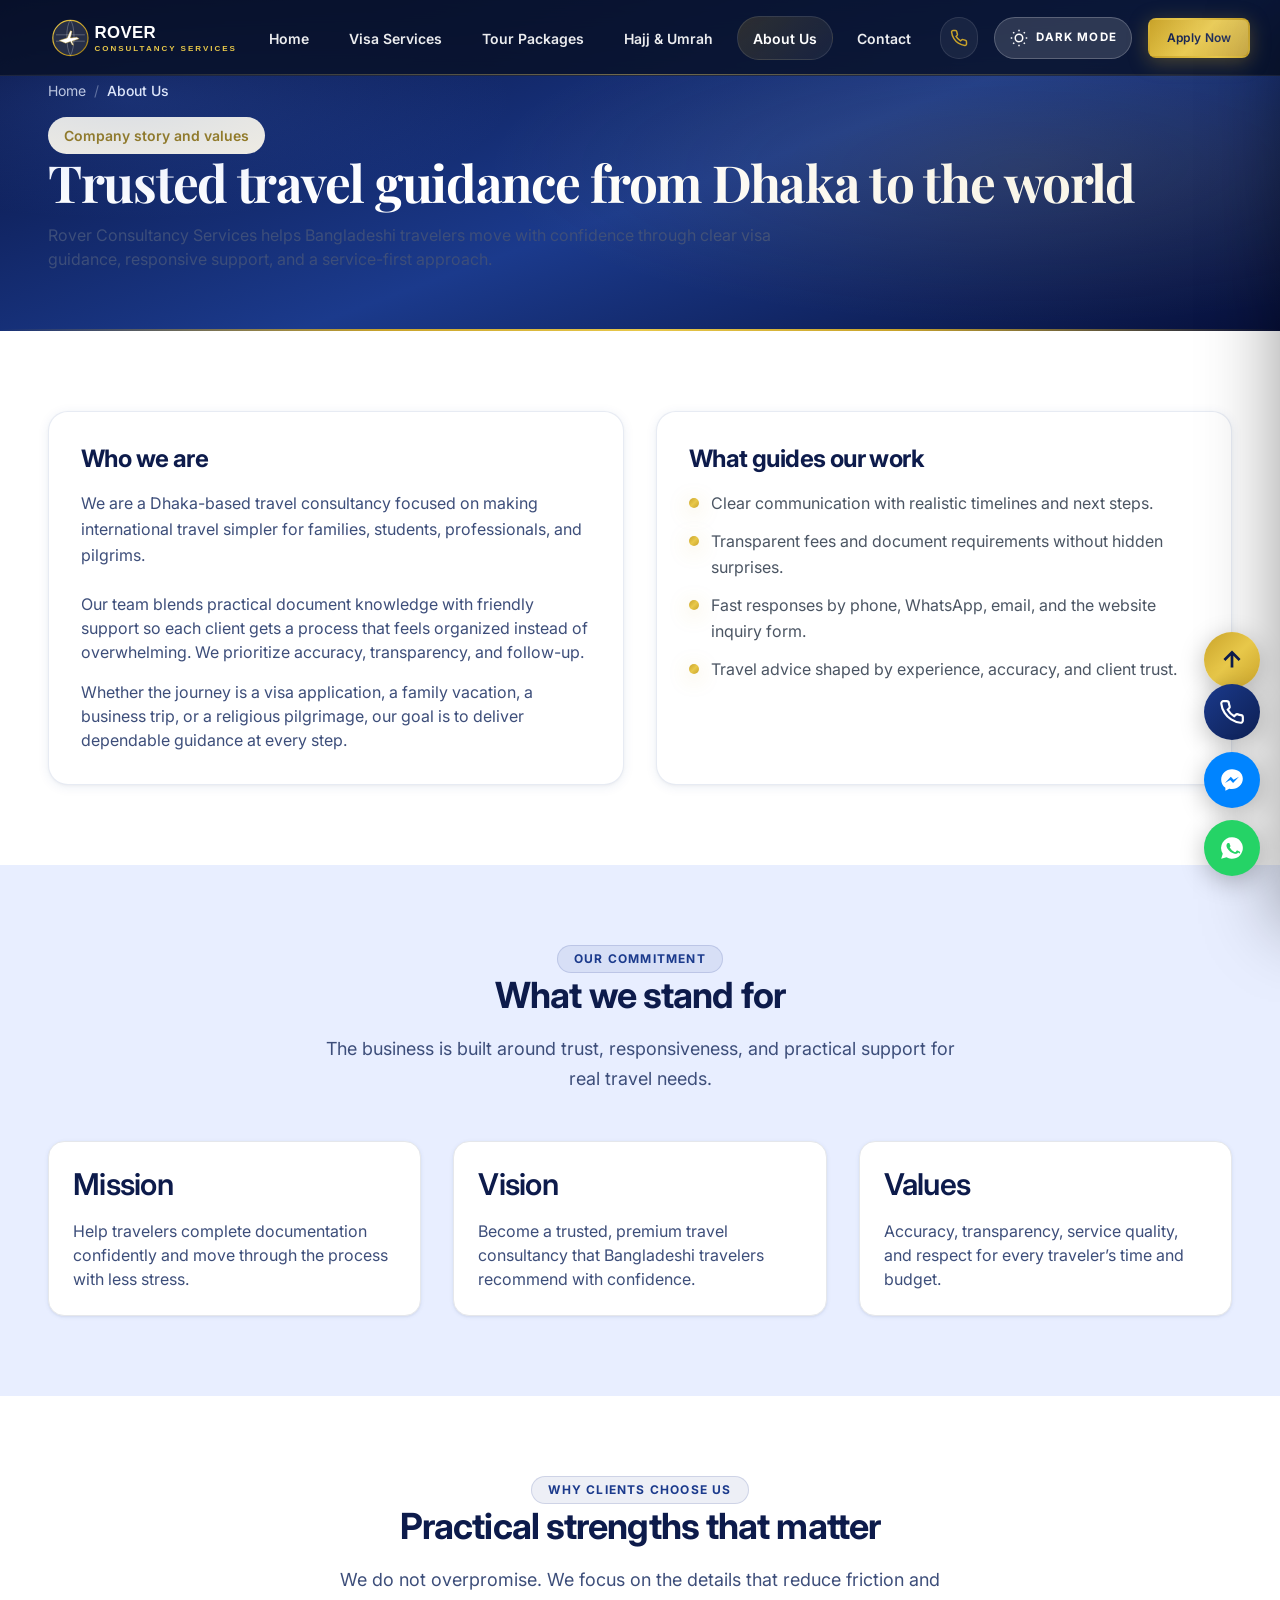
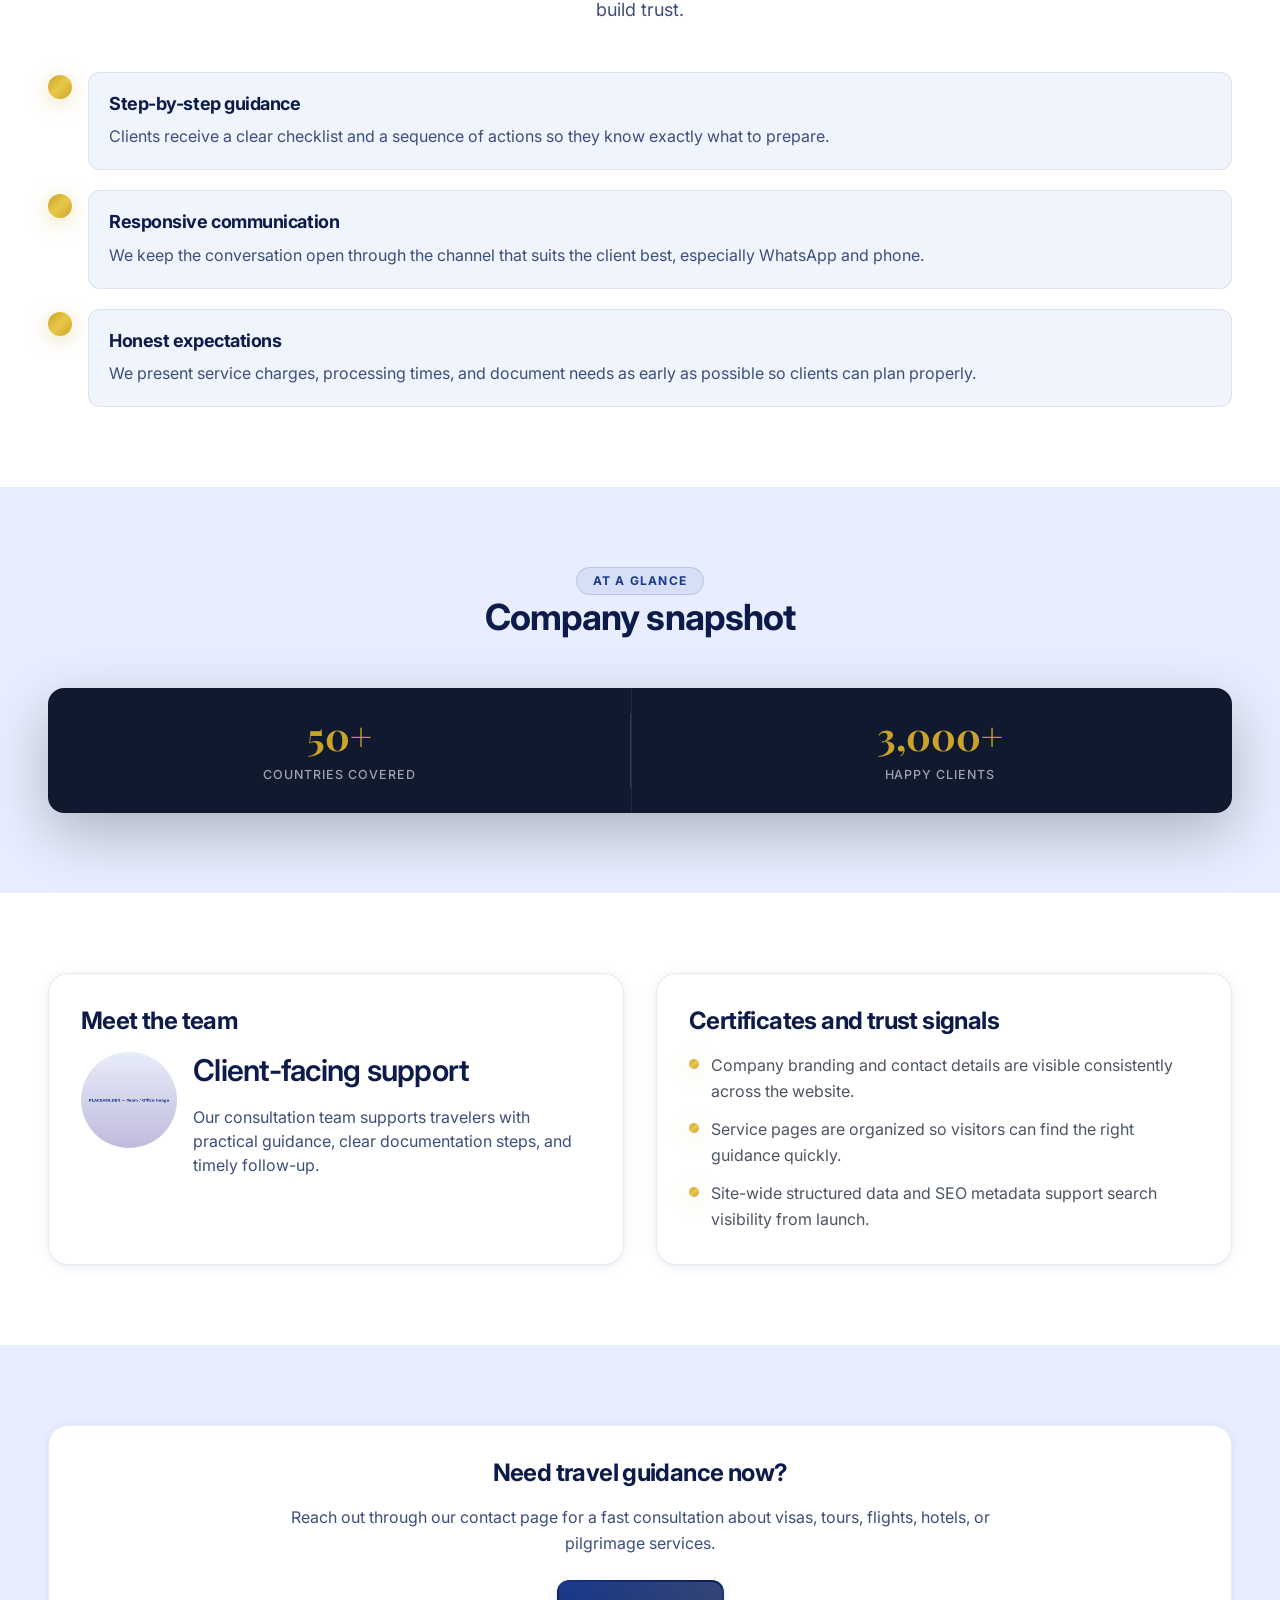
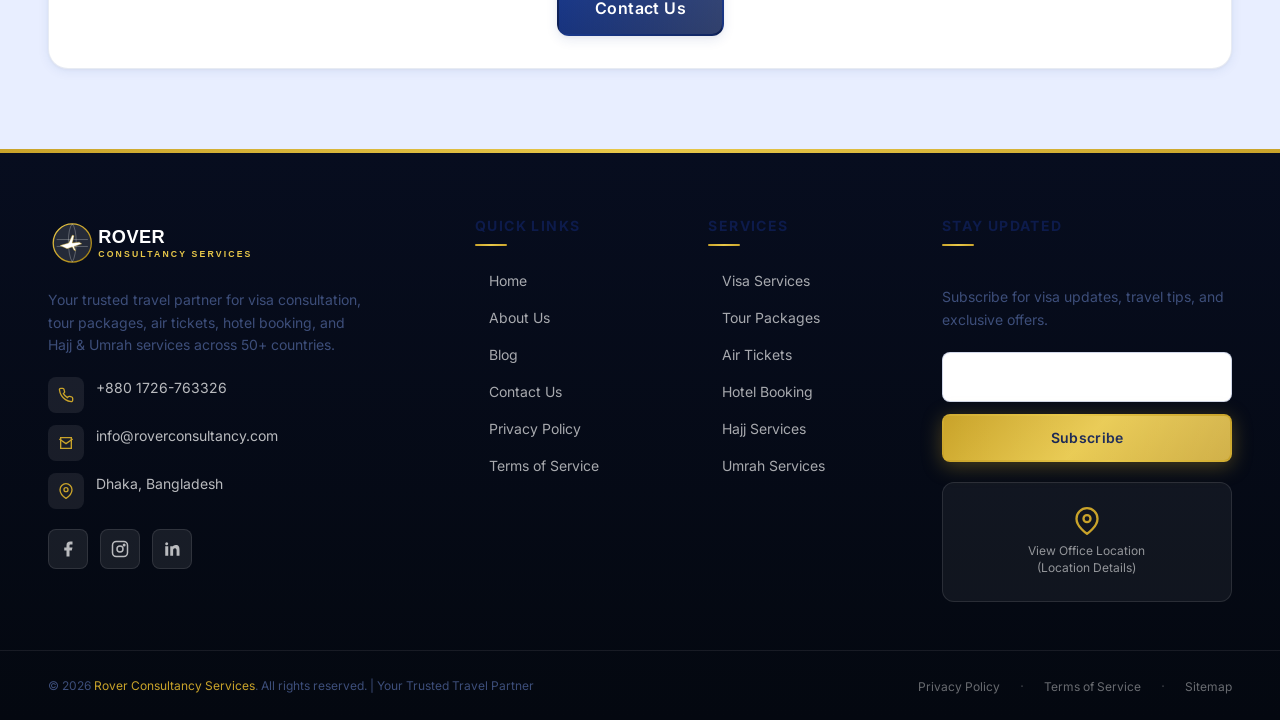
==== html/about-us.html @ 2e34c304 "Initial commit" ====
<!DOCTYPE html>
<html lang="en-BD">
<head>
<script>
  /* Prevent flash of unstyled content */
  (function(){var t=localStorage.getItem('rover-theme');if(t)document.documentElement.setAttribute('data-theme',t);})();
</script>
  <meta charset="UTF-8">
  <meta name="viewport" content="width=device-width, initial-scale=1.0">

  <title>About Rover Consultancy Services | Trusted Travel Partner in Dhaka</title>
  <meta name="description" content="Learn about Rover Consultancy Services, our mission, values, and experience helping Bangladeshi travelers with visas, tours, air tickets, hotel booking, Hajj, and Umrah services.">
  <meta name="keywords" content="about rover consultancy services, travel agency dhaka, visa consultancy bangladesh, trusted travel partner">
  <meta name="author" content="Rover Consultancy Services">
  <meta name="robots" content="index, follow, max-image-preview:large">
  <link rel="canonical" href="https://www.roverconsultancy.com/about-us/">

  <meta property="og:type" content="website">
  <meta property="og:url" content="https://www.roverconsultancy.com/about-us/">
  <meta property="og:title" content="About Rover Consultancy Services | Trusted Travel Partner in Dhaka">
  <meta property="og:description" content="Discover the team, values, and story behind Rover Consultancy Services in Dhaka, Bangladesh.">
  <meta property="og:image" content="https://www.roverconsultancy.c../images/hero/og-homepage.jpg">
  <meta property="og:locale" content="en_BD">
  <meta property="og:site_name" content="Rover Consultancy Services">

  <meta name="twitter:card" content="summary_large_image">
  <meta name="twitter:title" content="About Rover Consultancy Services | Trusted Travel Partner in Dhaka">
  <meta name="twitter:description" content="Discover the team, values, and story behind Rover Consultancy Services in Dhaka, Bangladesh.">
  <meta name="twitter:image" content="https://www.roverconsultancy.c../images/hero/og-homepage.jpg">

  <link rel="icon" type="image/x-icon" href="../favicon.ico">
  <link rel="icon" type="image/png" sizes="16x16" href="../favicon-16x16.png">
  <link rel="icon" type="image/png" sizes="32x32" href="../favicon-32x32.png">
  <link rel="apple-touch-icon" sizes="180x180" href="../apple-touch-icon.png">
  <link rel="icon" type="image/png" sizes="192x192" href="../android-chrome-192x192.png">
  <link rel="icon" type="image/png" sizes="512x512" href="../android-chrome-512x512.png">
  <link rel="manifest" href="../manifest.webmanifest">
  <meta name="theme-color" content="#1B3A8C">

  <link rel="preload" href="../fonts/Inter-Variable.woff2" as="font" type="font/woff2" crossorigin>
  <link rel="preload" href="../fonts/PlayfairDisplay-Variable.woff2" as="font" type="font/woff2" crossorigin>

  <link rel="stylesheet" href="../css/fonts.css">
  <link rel="stylesheet" href="../css/variables.css">
  <link rel="stylesheet" href="../css/base.css">
  <link rel="stylesheet" href="../css/components.css">
  <link rel="stylesheet" href="../css/header.css">
  <link rel="stylesheet" href="../css/footer.css">
  <link rel="stylesheet" href="../css/pages.css">
  <link rel="stylesheet" href="../css/theme.css">
  <link rel="stylesheet" href="../css/premium.css">
</head>
<body>
  <a href="#main-content" class="skip-link">Skip to main content</a>

  <header class="site-header" id="siteHeader">
    <div class="container">
      <div class="header-inner">
        <a href="../index.html" class="nav-logo" aria-label="Rover Consultancy Services - Home">
          <img src="../images/logo/rover-logo-white.svg" class="nav-logo__img" alt="Rover Consultancy Services logo" width="240" height="60" loading="eager">
        </a>

        <nav class="nav-desktop" aria-label="Primary navigation">
          <div class="nav-item"><a href="../index.html" class="nav-link">Home</a></div>
          <div class="nav-item"><a href="visa-services.html" class="nav-link">Visa Services</a></div>
          <div class="nav-item"><a href="tour-packages.html" class="nav-link">Tour Packages</a></div>
          <div class="nav-item"><a href="hajj.html" class="nav-link">Hajj &amp; Umrah</a></div>
          <div class="nav-item"><a href="about-us.html" class="nav-link active">About Us</a></div>
          <div class="nav-item"><a href="contact-us.html" class="nav-link">Contact</a></div>
        </nav>

        <div class="flex items-center gap-4">
          <a href="tel:+8801726763326" class="nav-phone" data-bind="phone_href">
            <svg viewBox="0 0 24 24" fill="none" stroke="currentColor" stroke-width="2"><path d="M22 16.92v3a2 2 0 0 1-2.18 2 19.79 19.79 0 0 1-8.63-3.07 19.5 19.5 0 0 1-6-6 19.79 19.79 0 0 1-3.07-8.67A2 2 0 0 1 4.11 2h3a2 2 0 0 1 2 1.72c.127.96.361 1.903.7 2.81a2 2 0 0 1-.45 2.11L8.09 9.91a16 16 0 0 0 6 6l1.27-1.27a2 2 0 0 1 2.11-.45c.907.339 1.85.573 2.81.7A2 2 0 0 1 22 16.92z"/></svg>
            <span data-bind="phone_display">01726-763326</span>
          </a>
          <button class="theme-toggle" id="themeToggle" aria-label="Toggle dark/light mode" title="Toggle theme"><svg class="icon-sun" xmlns="http://www.w3.org/2000/svg" viewBox="0 0 24 24" fill="none" stroke="currentColor" stroke-width="2"><circle cx="12" cy="12" r="5"/><line x1="12" y1="1" x2="12" y2="3"/><line x1="12" y1="21" x2="12" y2="23"/><line x1="4.22" y1="4.22" x2="5.64" y2="5.64"/><line x1="18.36" y1="18.36" x2="19.78" y2="19.78"/><line x1="1" y1="12" x2="3" y2="12"/><line x1="21" y1="12" x2="23" y2="12"/><line x1="4.22" y1="19.78" x2="5.64" y2="18.36"/><line x1="18.36" y1="5.64" x2="19.78" y2="4.22"/></svg><svg class="icon-moon" xmlns="http://www.w3.org/2000/svg" viewBox="0 0 24 24" fill="none" stroke="currentColor" stroke-width="2"><path d="M21 12.79A9 9 0 1 1 11.21 3 7 7 0 0 0 21 12.79z"/></svg></button>
          <a href="contact-us.html" class="btn btn-gold btn-sm">Apply Now</a>
          <button class="hamburger" id="hamburgerBtn" aria-label="Open menu" aria-expanded="false" aria-controls="mobileMenu">
            <span class="hamburger-line"></span>
            <span class="hamburger-line"></span>
            <span class="hamburger-line"></span>
          </button>
        </div>
      </div>
    </div>
  </header>

  <div class="mobile-menu" id="mobileMenu">
    <div class="mobile-menu__overlay"></div>
    <div class="mobile-menu__panel">
      <div class="mobile-menu__header">
        <div class="mobile-menu__logo">
          <span class="mobile-menu__logo-name">ROVER CONSULTANCY</span>
          <span class="mobile-menu__logo-sub">Your Trusted Travel Partner</span>
        </div>
        <button class="mobile-menu__close" aria-label="Close menu">
          <svg viewBox="0 0 24 24" fill="none" stroke="currentColor" stroke-width="2.5"><path d="M18 6L6 18M6 6l12 12"/></svg>
        </button>
      </div>

      <nav class="mobile-menu__nav" aria-label="Mobile navigation">
        <div class="mobile-nav-item"><a href="../index.html" class="mobile-nav-link">Home</a></div>
        <div class="mobile-nav-item"><a href="visa-services.html" class="mobile-nav-link">Visa Services</a></div>
        <div class="mobile-nav-item"><a href="tour-packages.html" class="mobile-nav-link">Tour Packages</a></div>
        <div class="mobile-nav-item"><a href="air-tickets.html" class="mobile-nav-link">Air Tickets</a></div>
        <div class="mobile-nav-item"><a href="hotel-booking.html" class="mobile-nav-link">Hotel Booking</a></div>
        <div class="mobile-nav-item"><a href="hajj.html" class="mobile-nav-link">Hajj</a></div>
        <div class="mobile-nav-item"><a href="umrah.html" class="mobile-nav-link">Umrah</a></div>
        <div class="mobile-nav-item"><a href="about-us.html" class="mobile-nav-link active">About Us</a></div>
        <div class="mobile-nav-item"><a href="contact-us.html" class="mobile-nav-link">Contact</a></div>
      </nav>

      <div class="mobile-menu__footer">
        <div class="mobile-menu__contact">
          <a href="tel:+8801726763326" class="mobile-contact-item">
            <svg viewBox="0 0 24 24" fill="none" stroke="currentColor" stroke-width="2"><path d="M22 16.92v3a2 2 0 0 1-2.18 2 19.79 19.79 0 0 1-8.63-3.07 19.5 19.5 0 0 1-6-6 19.79 19.79 0 0 1-3.07-8.67A2 2 0 0 1 4.11 2h3a2 2 0 0 1 2 1.72c.127.96.361 1.903.7 2.81a2 2 0 0 1-.45 2.11L8.09 9.91a16 16 0 0 0 6 6l1.27-1.27a2 2 0 0 1 2.11-.45c.907.339 1.85.573 2.81.7A2 2 0 0 1 22 16.92z"/></svg>
            <span data-bind="phone_display">01726-763326</span>
          </a>
          <a href="mailto:info@roverconsultancy.com" class="mobile-contact-item">
            <svg viewBox="0 0 24 24" fill="none" stroke="currentColor" stroke-width="2"><path d="M4 4h16v16H4z"/><path d="M22 6l-10 7L2 6"/></svg>
            <span data-bind="email">info@roverconsultancy.com</span>
          </a>
        </div>
        <a href="contact-us.html" class="btn btn-primary btn-block">Apply Now</a>
      </div>
    </div>
  </div>

  <main id="main-content">
    <section class="page-banner">
      <div class="container">
        <div class="page-breadcrumb-wrap">
          <nav class="breadcrumbs" aria-label="Breadcrumb">
            <a href="../index.html" data-breadcrumb-item>Home</a>
            <span class="sep" aria-hidden="true">/</span>
            <span class="current" data-breadcrumb-item>About Us</span>
          </nav>
          <div class="page-banner__content">
            <span class="section-note">Company story and values</span>
            <h1 class="page-banner__title text-display-2">Trusted travel guidance from Dhaka to the world</h1>
            <p class="section-subtitle" style="max-width: 760px; color: rgba(255,255,255,0.82);">
              Rover Consultancy Services helps Bangladeshi travelers move with confidence through clear visa guidance, responsive support, and a service-first approach.
            </p>
          </div>
        </div>
      </div>
    </section>

    <section class="section section--white">
      <div class="container">
        <div class="content-grid content-grid--2">
          <article class="content-panel">
            <h2 class="panel-heading">Who we are</h2>
            <p class="panel-subheading">
              We are a Dhaka-based travel consultancy focused on making international travel simpler for families, students, professionals, and pilgrims.
            </p>
            <p>
              Our team blends practical document knowledge with friendly support so each client gets a process that feels organized instead of overwhelming. We prioritize accuracy, transparency, and follow-up.
            </p>
            <p style="margin-top: var(--sp-4);">
              Whether the journey is a visa application, a family vacation, a business trip, or a religious pilgrimage, our goal is to deliver dependable guidance at every step.
            </p>
          </article>

          <aside class="content-panel">
            <h2 class="panel-heading">What guides our work</h2>
            <ul class="feature-list">
              <li>Clear communication with realistic timelines and next steps.</li>
              <li>Transparent fees and document requirements without hidden surprises.</li>
              <li>Fast responses by phone, WhatsApp, email, and the website inquiry form.</li>
              <li>Travel advice shaped by experience, accuracy, and client trust.</li>
            </ul>
          </aside>
        </div>
      </div>
    </section>

    <section class="section section--light">
      <div class="container">
        <div class="section-header reveal">
          <span class="text-eyebrow text-eyebrow--pill">Our commitment</span>
          <h2>What we stand for</h2>
          <p class="section-subtitle">The business is built around trust, responsiveness, and practical support for real travel needs.</p>
        </div>

        <div class="content-grid content-grid--3">
          <div class="info-card reveal">
            <h3 class="text-h3 mb-4">Mission</h3>
            <p class="text-secondary">Help travelers complete documentation confidently and move through the process with less stress.</p>
          </div>
          <div class="info-card reveal delay-100">
            <h3 class="text-h3 mb-4">Vision</h3>
            <p class="text-secondary">Become a trusted, premium travel consultancy that Bangladeshi travelers recommend with confidence.</p>
          </div>
          <div class="info-card reveal delay-200">
            <h3 class="text-h3 mb-4">Values</h3>
            <p class="text-secondary">Accuracy, transparency, service quality, and respect for every traveler’s time and budget.</p>
          </div>
        </div>
      </div>
    </section>

    <section class="section section--white">
      <div class="container">
        <div class="section-header reveal">
          <span class="text-eyebrow text-eyebrow--pill">Why clients choose us</span>
          <h2>Practical strengths that matter</h2>
          <p class="section-subtitle">We do not overpromise. We focus on the details that reduce friction and build trust.</p>
        </div>

        <div class="timeline">
          <div class="timeline-item reveal">
            <div class="timeline-marker" aria-hidden="true"></div>
            <div class="timeline-card">
              <h3 class="timeline-card__title">Step-by-step guidance</h3>
              <p class="timeline-card__text">Clients receive a clear checklist and a sequence of actions so they know exactly what to prepare.</p>
            </div>
          </div>
          <div class="timeline-item reveal delay-100">
            <div class="timeline-marker" aria-hidden="true"></div>
            <div class="timeline-card">
              <h3 class="timeline-card__title">Responsive communication</h3>
              <p class="timeline-card__text">We keep the conversation open through the channel that suits the client best, especially WhatsApp and phone.</p>
            </div>
          </div>
          <div class="timeline-item reveal delay-200">
            <div class="timeline-marker" aria-hidden="true"></div>
            <div class="timeline-card">
              <h3 class="timeline-card__title">Honest expectations</h3>
              <p class="timeline-card__text">We present service charges, processing times, and document needs as early as possible so clients can plan properly.</p>
            </div>
          </div>
        </div>
      </div>
    </section>

    <section class="section section--alt">
      <div class="container">
        <div class="section-header reveal">
          <span class="text-eyebrow text-eyebrow--pill">At a glance</span>
          <h2>Company snapshot</h2>
        </div>
        <div class="stats-bar__inner" style="grid-template-columns: repeat(2, minmax(0, 1fr));">
          <div class="stat-card reveal">
            <span class="stat-card__number">50+</span>
            <span class="stat-card__label">Countries Covered</span>
          </div>
          <div class="stat-card reveal delay-100">
            <span class="stat-card__number">3,000+</span>
            <span class="stat-card__label">Happy Clients</span>
          </div>
        </div>
      </div>
    </section>

    <section class="section section--white">
      <div class="container">
        <div class="content-grid content-grid--2">
          <div class="content-panel">
            <h2 class="panel-heading">Meet the team</h2>
            <div class="flex items-start gap-4">
              <img src="../images/why-choose-us.jpg" alt="Rover Consultancy travel support team" width="96" height="96" loading="lazy" style="border-radius: var(--radius-full); object-fit: cover;">
              <div>
                <h3 class="text-h3 mb-4">Client-facing support</h3>
                <p class="text-secondary">Our consultation team supports travelers with practical guidance, clear documentation steps, and timely follow-up.</p>
              </div>
            </div>
          </div>

          <div class="content-panel">
            <h2 class="panel-heading">Certificates and trust signals</h2>
            <ul class="feature-list">
              <li>Company branding and contact details are visible consistently across the website.</li>
              <li>Service pages are organized so visitors can find the right guidance quickly.</li>
              <li>Site-wide structured data and SEO metadata support search visibility from launch.</li>
            </ul>
          </div>
        </div>
      </div>
    </section>

    <section class="section section--light">
      <div class="container">
        <div class="content-panel text-center">
          <h2 class="panel-heading">Need travel guidance now?</h2>
          <p class="panel-subheading" style="max-width: 760px; margin-inline: auto;">Reach out through our contact page for a fast consultation about visas, tours, flights, hotels, or pilgrimage services.</p>
          <a href="contact-us.html" class="btn btn-primary btn-lg">Contact Us</a>
        </div>
      </div>
    </section>
  </main>

  <footer class="site-footer">
    <div class="footer-stripe"></div>
    <div class="footer-main">
      <div class="container">
        <div class="footer-grid">
          <div class="footer-brand">
            <a href="../index.html" class="footer-logo">
              <img src="../images/logo/rover-logo-white.svg" class="footer-logo__img" alt="Rover Consultancy Services logo" width="240" height="60" loading="lazy">
            </a>
            <p class="footer-brand__desc">Your trusted travel partner for visa consultation, tour packages, air tickets, hotel booking, and Hajj &amp; Umrah services across 50+ countries.</p>
            <div class="footer-contact-list">
              <a href="tel:+8801726763326" class="footer-contact-item"><span class="footer-contact-item__icon"><svg viewBox="0 0 24 24" fill="none" stroke="currentColor" stroke-width="2"><path d="M22 16.92v3a2 2 0 0 1-2.18 2 19.79 19.79 0 0 1-8.63-3.07 19.5 19.5 0 0 1-6-6 19.79 19.79 0 0 1-3.07-8.67A2 2 0 0 1 4.11 2h3a2 2 0 0 1 2 1.72c.127.96.361 1.903.7 2.81a2 2 0 0 1-.45 2.11L8.09 9.91a16 16 0 0 0 6 6l1.27-1.27a2 2 0 0 1 2.11-.45c.907.339 1.85.573 2.81.7A2 2 0 0 1 22 16.92z"/></svg></span><span data-bind="phone_display">01726-763326</span></a>
              <a href="mailto:info@roverconsultancy.com" class="footer-contact-item"><span class="footer-contact-item__icon"><svg viewBox="0 0 24 24" fill="none" stroke="currentColor" stroke-width="2"><path d="M4 4h16v16H4z"/><path d="M22 6l-10 7L2 6"/></svg></span><span data-bind="email">info@roverconsultancy.com</span></a>
              <div class="footer-contact-item"><span class="footer-contact-item__icon"><svg viewBox="0 0 24 24" fill="none" stroke="currentColor" stroke-width="2"><path d="M21 10c0 7-9 13-9 13s-9-6-9-13a9 9 0 0 1 18 0z"/><circle cx="12" cy="10" r="3"/></svg></span><span data-bind="address">Dhaka, Bangladesh</span></div>
            </div>
            <div class="footer-social">
              <a href="#" data-social="facebook" target="_blank" rel="noopener" class="footer-social__link" aria-label="Follow us on Facebook"><svg viewBox="0 0 24 24" fill="currentColor"><path d="M18 2h-3a5 5 0 0 0-5 5v3H7v4h3v8h4v-8h3l1-4h-4V7a1 1 0 0 1 1-1h3z"/></svg></a>
              <a href="#" data-social="instagram" target="_blank" rel="noopener" class="footer-social__link" aria-label="Follow us on Instagram"><svg viewBox="0 0 24 24" fill="none" stroke="currentColor" stroke-width="2"><rect x="2" y="2" width="20" height="20" rx="5"/><circle cx="12" cy="12" r="4"/><circle cx="17.5" cy="6.5" r="1"/></svg></a>
              <a href="#" data-social="linkedin" target="_blank" rel="noopener" class="footer-social__link" aria-label="Follow us on LinkedIn"><svg viewBox="0 0 24 24" fill="currentColor"><path d="M6.94 5a2 2 0 1 1-4-.002 2 2 0 0 1 4 .002zM7 8.48H3V21h4zM13.5 8.48h-3.83V21h3.83v-6.57c0-1.74.33-3.42 2.48-3.42 2.12 0 2.15 1.98 2.15 3.53V21H22v-7.93c0-3.66-.79-6.47-5.06-6.47-2.05 0-3.43 1.12-4 2.19h-.05z"/></svg></a>
            </div>
          </div>

          <div>
            <h3 class="footer-col-title">Quick Links</h3>
            <div class="footer-links">
              <a href="../index.html" class="footer-link">Home</a>
              <a href="about-us.html" class="footer-link">About Us</a>
              <a href="blog.html" class="footer-link">Blog</a>
              <a href="contact-us.html" class="footer-link">Contact Us</a>
              <a href="privacy-policy.html" class="footer-link">Privacy Policy</a>
              <a href="terms-of-service.html" class="footer-link">Terms of Service</a>
            </div>
          </div>

          <div>
            <h3 class="footer-col-title">Services</h3>
            <div class="footer-links">
              <a href="visa-services.html" class="footer-link">Visa Services</a>
              <a href="tour-packages.html" class="footer-link">Tour Packages</a>
              <a href="air-tickets.html" class="footer-link">Air Tickets</a>
              <a href="hotel-booking.html" class="footer-link">Hotel Booking</a>
              <a href="hajj.html" class="footer-link">Hajj Services</a>
              <a href="umrah.html" class="footer-link">Umrah Services</a>
            </div>
          </div>

          <div class="footer-newsletter">
            <h3 class="footer-col-title">Stay Updated</h3>
            <p class="footer-newsletter__desc">Subscribe for visa updates, travel tips, and exclusive offers.</p>
            <form class="newsletter-form" data-form="newsletter">
              <input type="email" class="form-control" placeholder="Your email address" aria-label="Email address for newsletter" required>
              <button type="submit" class="btn btn-gold">Subscribe</button>
            </form>
            <a href="contact-us.html#map" class="footer-map">
              <svg viewBox="0 0 24 24" fill="none" stroke="currentColor" stroke-width="2"><path d="M21 10c0 7-9 13-9 13s-9-6-9-13a9 9 0 0 1 18 0z"/><circle cx="12" cy="10" r="3"/></svg>
              <span class="footer-map__text">View Office Location<br>(Location Details)</span>
            </a>
          </div>
        </div>
      </div>
    </div>

    <hr class="footer-divider">

    <div class="footer-bottom">
      <div class="container">
        <div class="footer-bottom-inner">
          <p class="footer-copyright">&copy; <span data-current-year>2026</span> <a href="../index.html">Rover Consultancy Services</a>. All rights reserved. | Your Trusted Travel Partner</p>
          <ul class="footer-legal-links">
            <li><a href="privacy-policy.html" class="footer-legal-link">Privacy Policy</a></li>
            <li><a href="terms-of-service.html" class="footer-legal-link">Terms of Service</a></li>
            <li><a href="../sitemap.xml" class="footer-legal-link">Sitemap</a></li>
          </ul>
        </div>
      </div>
    </div>
  </footer>

  <div class="float-buttons">
    <a href="#" class="float-btn float-btn--top" id="backToTopBtn" aria-label="Back to top" data-tooltip="Back to Top">
      <svg viewBox="0 0 24 24" fill="none" stroke="currentColor" stroke-width="2.5"><path d="M12 19V5M5 12l7-7 7 7"/></svg>
    </a>
    <a href="#" class="float-btn float-btn--phone" aria-label="Call us" data-tooltip="Call Us">
      <svg viewBox="0 0 24 24" fill="none" stroke="currentColor" stroke-width="2"><path d="M22 16.92v3a2 2 0 0 1-2.18 2 19.79 19.79 0 0 1-8.63-3.07 19.5 19.5 0 0 1-6-6 19.79 19.79 0 0 1-3.07-8.67A2 2 0 0 1 4.11 2h3a2 2 0 0 1 2 1.72c.127.96.361 1.903.7 2.81a2 2 0 0 1-.45 2.11L8.09 9.91a16 16 0 0 0 6 6l1.27-1.27a2 2 0 0 1 2.11-.45c.907.339 1.85.573 2.81.7A2 2 0 0 1 22 16.92z"/></svg>
    </a>
    <a href="#" class="float-btn float-btn--messenger" target="_blank" rel="noopener" aria-label="Message us on Facebook Messenger" data-tooltip="Messenger">
      <svg viewBox="0 0 24 24" fill="currentColor"><path d="M12 2C6.5 2 2 6.1 2 11.5c0 3.1 1.5 5.9 3.9 7.7V22l3.6-2c.8.2 1.7.3 2.5.3 5.5 0 10-4.1 10-9.5S17.5 2 12 2zm1 12.8-2.6-2.7-4.9 2.7 5.4-5.7 2.6 2.7 4.9-2.7z"/></svg>
    </a>
    <a href="#" class="float-btn float-btn--whatsapp" target="_blank" rel="noopener" aria-label="Chat with us on WhatsApp" data-tooltip="WhatsApp">
      <svg viewBox="0 0 24 24" fill="currentColor"><path d="M12 2a10 10 0 0 0-8.5 15.3L2 22l4.9-1.4A10 10 0 1 0 12 2zm5.6 14.2c-.2.6-1.3 1.2-1.8 1.2-.5.1-1 .1-3.2-.7-2.7-1.1-4.5-3.8-4.6-4-.1-.2-1.1-1.5-1.1-2.8 0-1.3.7-2 1-2.2.2-.3.5-.3.7-.3h.5c.2 0 .4 0 .6.5l.8 2c.1.2.1.4 0 .6l-.4.5c-.1.2-.3.3-.1.6.2.4.9 1.5 1.9 2.4 1.3 1.2 2.4 1.5 2.8 1.7.3.1.5.1.7-.1l1-1.2c.2-.3.4-.2.7-.1l1.8.9c.3.1.5.2.5.4.1.2.1.9-.1 1.5z"/></svg>
    </a>
  </div>

  <script src="../js/theme.js"></script>
  <script src="../js/config.js" defer></script>
  <script src="../js/main.js" defer></script>
  <script src="../js/schema.js" defer></script>
</body>
</html>
---- css/fonts.css ----
/* =============================================================================
   ROVER CONSULTANCY SERVICES
   Self-Hosted Font Declarations
   Version: 1.0.0
   SRS Reference: Section 15 (NFR-P06/P07) — No external CDN, self-hosted fonts,
   font-display: swap, preload critical fonts.
   Variable fonts used — a single file covers the entire weight range (300-900),
   reducing HTTP requests versus loading a separate file per weight.
   ============================================================================= */

@font-face {
  font-family: 'Inter';
  src: url('../fonts/Inter-Variable.woff2') format('woff2-variations'),
       url('../fonts/Inter-Variable.woff2') format('woff2');
  font-weight: 100 900;
  font-style: normal;
  font-display: swap;
}

@font-face {
  font-family: 'Playfair Display';
  src: url('../fonts/PlayfairDisplay-Variable.woff2') format('woff2-variations'),
       url('../fonts/PlayfairDisplay-Variable.woff2') format('woff2');
  font-weight: 400 900;
  font-style: normal;
  font-display: swap;
}

@font-face {
  font-family: 'Playfair Display';
  src: url('../fonts/PlayfairDisplay-Italic-Variable.woff2') format('woff2-variations'),
       url('../fonts/PlayfairDisplay-Italic-Variable.woff2') format('woff2');
  font-weight: 400 900;
  font-style: italic;
  font-display: swap;
}

@font-face {
  font-family: 'Fira Code';
  src: url('../fonts/FiraCode-Variable.woff2') format('woff2-variations'),
       url('../fonts/FiraCode-Variable.woff2') format('woff2');
  font-weight: 300 700;
  font-style: normal;
  font-display: swap;
}
---- css/variables.css ----
/* =============================================================================
   ROVER CONSULTANCY SERVICES
   Design System — CSS Custom Properties (Variables)
   Version: 1.0.0
   Brand: Royal Blue #1B3A8C + Gold #C9A32A
   SRS Reference: Section 12.2 — Brand & Color System
   ============================================================================= */

:root {

  /* ---------------------------------------------------------------------------
     BRAND COLORS — Primary Palette
     Derived from the official Rover Consultancy Services logo
  --------------------------------------------------------------------------- */
  --clr-primary:          #1B3A8C;   /* Royal Blue  — nav, headings, buttons   */
  --clr-primary-dark:     #0D1F52;   /* Deep Navy   — footer bg, hover states  */
  --clr-primary-mid:      #1E4BAD;   /* Mid Blue    — button hover             */
  --clr-primary-light:    #2E5FD9;   /* Bright Blue — links, accents           */
  --clr-primary-subtle:   #E8EDF7;   /* Pale Blue   — card backgrounds, rows   */
  --clr-primary-xs:       #F0F4FC;   /* Very Pale   — section backgrounds      */

  --clr-gold:             #C9A32A;   /* Heritage Gold — accents, badges        */
  --clr-gold-light:       #E8C84A;   /* Bright Gold   — hover, shine           */
  --clr-gold-dark:        #9A7A10;   /* Deep Gold     — pressed, text on gold  */
  --clr-gold-subtle:      #FDF6E3;   /* Cream         — gold-tinted bg         */
  --clr-gold-xs:          #FFFDF5;   /* Near white cream                       */

  /* ---------------------------------------------------------------------------
     NEUTRALS
  --------------------------------------------------------------------------- */
  --clr-dark:             #0D1B4B;   /* Near-black navy  — footer              */
  --clr-text:             #1A1A2E;   /* Primary body text                      */
  --clr-text-secondary:   #4B5563;   /* Secondary text                         */
  --clr-muted:            #9CA3AF;   /* Muted captions                         */
  --clr-border:           #E5E7EB;   /* Dividers, input borders                */
  --clr-border-dark:      #D1D5DB;   /* Stronger borders                       */
  --clr-bg:               #F4F7FF;   /* Page background                        */
  --clr-bg-alt:           #F9FAFB;   /* Alternate section background           */
  --clr-surface:          #FFFFFF;   /* Cards, panels, inputs                  */

  /* ---------------------------------------------------------------------------
     STATUS / SEMANTIC COLORS
  --------------------------------------------------------------------------- */
  --clr-success:          #10B981;   /* Active visa status badge               */
  --clr-success-bg:       #ECFDF5;
  --clr-success-border:   #A7F3D0;
  --clr-warning:          #F59E0B;   /* Warning badge                          */
  --clr-warning-bg:       #FFFBEB;
  --clr-warning-border:   #FDE68A;
  --clr-danger:           #EF4444;   /* Unavailable badge, error states        */
  --clr-danger-bg:        #FEF2F2;
  --clr-danger-border:    #FECACA;
  --clr-info:             #3B82F6;   /* Info messages                          */
  --clr-info-bg:          #EFF6FF;
  --clr-info-border:      #BFDBFE;

  /* ---------------------------------------------------------------------------
     SOCIAL MEDIA BRAND COLORS
  --------------------------------------------------------------------------- */
  --clr-whatsapp:         #25D366;
  --clr-whatsapp-dark:    #1DA851;
  --clr-messenger:        #0084FF;
  --clr-messenger-dark:   #006ACC;
  --clr-facebook:         #1877F2;
  --clr-instagram:        #E1306C;

  /* ---------------------------------------------------------------------------
     OVERLAYS
  --------------------------------------------------------------------------- */
  --clr-overlay-hero:     rgba(13, 27, 76, 0.74);   /* Hero image overlay     */
  --clr-overlay-card:     rgba(13, 27, 76, 0.82);   /* Card image overlay     */
  --clr-overlay-light:    rgba(255, 255, 255, 0.92); /* Light modal overlay   */

  /* ---------------------------------------------------------------------------
     TYPOGRAPHY
     SRS Section 12.3
  --------------------------------------------------------------------------- */
  --font-display:   'Playfair Display', Georgia, 'Times New Roman', serif;
  --font-body:      'Inter', system-ui, -apple-system, BlinkMacSystemFont, 'Segoe UI', sans-serif;
  --font-mono:      'Fira Code', 'Courier New', Courier, monospace;

  /* Type Scale */
  --text-2xs:   0.625rem;   /*  10px */
  --text-xs:    0.75rem;    /*  12px */
  --text-sm:    0.875rem;   /*  14px */
  --text-base:  1rem;       /*  16px */
  --text-lg:    1.125rem;   /*  18px */
  --text-xl:    1.25rem;    /*  20px */
  --text-2xl:   1.5rem;     /*  24px */
  --text-3xl:   1.875rem;   /*  30px */
  --text-4xl:   2.25rem;    /*  36px */
  --text-5xl:   3rem;       /*  48px */
  --text-6xl:   3.75rem;    /*  60px */
  --text-7xl:   4.5rem;     /*  72px */

  /* Line Heights */
  --leading-none:     1;
  --leading-tight:    1.25;
  --leading-snug:     1.375;
  --leading-normal:   1.5;
  --leading-relaxed:  1.625;
  --leading-loose:    2;

  /* Letter Spacing */
  --tracking-tighter: -0.05em;
  --tracking-tight:   -0.025em;
  --tracking-normal:   0;
  --tracking-wide:     0.025em;
  --tracking-wider:    0.05em;
  --tracking-widest:   0.1em;

  /* Font Weights */
  --weight-thin:      100;
  --weight-light:     300;
  --weight-normal:    400;
  --weight-medium:    500;
  --weight-semibold:  600;
  --weight-bold:      700;
  --weight-extrabold: 800;
  --weight-black:     900;

  /* ---------------------------------------------------------------------------
     SPACING — 8px base unit
     SRS Section 12.4
  --------------------------------------------------------------------------- */
  --sp-px:   1px;
  --sp-0-5:  0.125rem;   /*  2px  */
  --sp-1:    0.25rem;    /*  4px  */
  --sp-1-5:  0.375rem;   /*  6px  */
  --sp-2:    0.5rem;     /*  8px  */
  --sp-2-5:  0.625rem;   /* 10px  */
  --sp-3:    0.75rem;    /* 12px  */
  --sp-3-5:  0.875rem;   /* 14px  */
  --sp-4:    1rem;       /* 16px  */
  --sp-5:    1.25rem;    /* 20px  */
  --sp-6:    1.5rem;     /* 24px  */
  --sp-7:    1.75rem;    /* 28px  */
  --sp-8:    2rem;       /* 32px  */
  --sp-9:    2.25rem;    /* 36px  */
  --sp-10:   2.5rem;     /* 40px  */
  --sp-11:   2.75rem;    /* 44px  */
  --sp-12:   3rem;       /* 48px  */
  --sp-14:   3.5rem;     /* 56px  */
  --sp-16:   4rem;       /* 64px  */
  --sp-20:   5rem;       /* 80px  */
  --sp-24:   6rem;       /* 96px  */
  --sp-28:   7rem;       /* 112px */
  --sp-32:   8rem;       /* 128px */
  --sp-36:   9rem;       /* 144px */
  --sp-40:   10rem;      /* 160px */

  /* ---------------------------------------------------------------------------
     BORDER RADIUS
     SRS Section 12.4 — Card: 12px, Button: 8px
  --------------------------------------------------------------------------- */
  --radius-none:  0;
  --radius-xs:    2px;
  --radius-sm:    4px;
  --radius-md:    8px;    /* Buttons                                          */
  --radius-lg:    12px;   /* Cards                                            */
  --radius-xl:    16px;   /* Large cards                                      */
  --radius-2xl:   20px;
  --radius-3xl:   24px;
  --radius-full:  9999px; /* Pills, circular elements                         */

  /* ---------------------------------------------------------------------------
     SHADOWS — Blue-tinted for brand consistency
  --------------------------------------------------------------------------- */
  --shadow-xs:    0 1px 2px  rgba(27, 58, 140, 0.06);
  --shadow-sm:    0 1px 4px  rgba(27, 58, 140, 0.08), 0 1px 2px rgba(0,0,0,0.04);
  --shadow-md:    0 4px 12px rgba(27, 58, 140, 0.10), 0 2px 4px  rgba(0,0,0,0.04);
  --shadow-lg:    0 8px 24px rgba(27, 58, 140, 0.14), 0 4px 8px  rgba(0,0,0,0.04);
  --shadow-xl:    0 16px 40px rgba(27, 58, 140, 0.16), 0 8px 16px rgba(0,0,0,0.04);
  --shadow-2xl:   0 24px 60px rgba(27, 58, 140, 0.22), 0 12px 24px rgba(0,0,0,0.06);
  --shadow-inner: inset 0 2px 6px rgba(0, 0, 0, 0.08);
  --shadow-gold:  0 4px 20px rgba(201, 163, 42, 0.35);
  --shadow-gold-lg: 0 8px 32px rgba(201, 163, 42, 0.45);
  --shadow-focus: 0 0 0 3px rgba(27, 58, 140, 0.20);
  --shadow-focus-gold: 0 0 0 3px rgba(201, 163, 42, 0.30);

  /* ---------------------------------------------------------------------------
     TRANSITIONS
  --------------------------------------------------------------------------- */
  --ease-linear:  linear;
  --ease-in:      cubic-bezier(0.4, 0, 1, 1);
  --ease-out:     cubic-bezier(0, 0, 0.2, 1);
  --ease-in-out:  cubic-bezier(0.4, 0, 0.2, 1);
  --ease-spring:  cubic-bezier(0.34, 1.56, 0.64, 1);
  --ease-bounce:  cubic-bezier(0.68, -0.55, 0.265, 1.55);

  --duration-75:   75ms;
  --duration-100:  100ms;
  --duration-150:  150ms;
  --duration-200:  200ms;
  --duration-300:  300ms;
  --duration-500:  500ms;
  --duration-700:  700ms;
  --duration-1000: 1000ms;

  --transition-fast:    var(--duration-150) var(--ease-in-out);
  --transition-base:    var(--duration-300) var(--ease-in-out);
  --transition-slow:    var(--duration-500) var(--ease-in-out);
  --transition-spring:  var(--duration-300) var(--ease-spring);

  /* ---------------------------------------------------------------------------
     Z-INDEX LAYERS
  --------------------------------------------------------------------------- */
  --z-behind:    -1;
  --z-base:       0;
  --z-raised:     10;
  --z-dropdown:   100;
  --z-sticky:     200;
  --z-overlay:    300;
  --z-modal:      400;
  --z-toast:      500;
  --z-float:      600;
  --z-top:        9999;

  /* ---------------------------------------------------------------------------
     LAYOUT
     SRS Section 12.4 — Max width 1280px, section padding 80px desktop
  --------------------------------------------------------------------------- */
  --container-max:    1280px;
  --container-wide:   1440px;
  --container-narrow: 860px;
  --nav-height:       76px;
  --nav-height-mobile: 64px;

  /* Section vertical padding */
  --section-py:       var(--sp-20);   /* 80px desktop  */
  --section-py-md:    var(--sp-16);   /* 64px tablet   */
  --section-py-sm:    var(--sp-12);   /* 48px mobile   */

  /* ---------------------------------------------------------------------------
     GRADIENTS
  --------------------------------------------------------------------------- */
  --grad-primary:   linear-gradient(135deg, #1B3A8C 0%, #0D1F52 100%);
  --grad-primary-h: linear-gradient(135deg, #1E4BAD 0%, #1B3A8C 100%);
  --grad-gold:      linear-gradient(135deg, #C9A32A 0%, #E8C84A 50%, #C9A32A 100%);
  --grad-gold-h:    linear-gradient(135deg, #E8C84A 0%, #C9A32A 100%);
  --grad-hero:      linear-gradient(160deg, rgba(13,27,76,0.88) 0%, rgba(27,58,140,0.72) 60%, rgba(13,27,76,0.60) 100%);
  --grad-card:      linear-gradient(180deg, transparent 0%, transparent 40%, rgba(13,27,76,0.90) 100%);
  --grad-section:   linear-gradient(180deg, var(--clr-bg) 0%, var(--clr-surface) 100%);
  --grad-shine:     linear-gradient(90deg, transparent 0%, rgba(255,255,255,0.15) 50%, transparent 100%);
  --grad-blue-gold: linear-gradient(135deg, #1B3A8C 0%, #C9A32A 100%);

}/* end :root */

/* =============================================================================
   RESPONSIVE OVERRIDES — mobile-first adjustments
   SRS Section 16 — Breakpoints
============================================================================= */
@media (max-width: 767px) {
  :root {
    --section-py: var(--section-py-sm);
  }
}
@media (min-width: 768px) and (max-width: 1023px) {
  :root {
    --section-py: var(--section-py-md);
  }
}
---- css/base.css ----
/* =============================================================================
   ROVER CONSULTANCY SERVICES
   Base Styles — Reset, Typography, Layout Utilities
   Version: 1.0.0
   SRS Reference: Section 12, 15, 16
   ============================================================================= */

/* -----------------------------------------------------------------------------
   MODERN CSS RESET
----------------------------------------------------------------------------- */
*,
*::before,
*::after {
  box-sizing: border-box;
  margin: 0;
  padding: 0;
}

html {
  font-size: 16px;
  scroll-behavior: smooth;
  scroll-padding-top: var(--nav-height); /* Offset for sticky nav */
  -webkit-text-size-adjust: 100%;
  text-size-adjust: 100%;
  tab-size: 4;
}

body {
  font-family: var(--font-body);
  font-size: var(--text-base);
  font-weight: var(--weight-normal);
  line-height: var(--leading-normal);
  color: var(--clr-text);
  background-color: var(--clr-bg);
  -webkit-font-smoothing: antialiased;
  -moz-osx-font-smoothing: grayscale;
  text-rendering: optimizeLegibility;
  overflow-x: hidden;
  /* Prevent FOUC */
  opacity: 1;
}

/* Prevent overflow when mobile menu is open */
body.menu-open {
  overflow: hidden;
}

/* Ensure native hidden states stay hidden even when sections use custom display values */
[hidden] {
  display: none !important;
}

/* Media elements */
img,
video,
svg,
canvas,
iframe {
  display: block;
  max-width: 100%;
}

img {
  /* Prevent image dragging */
  -webkit-user-drag: none;
  user-drag: none;
}

/* Links */
a {
  color: var(--clr-primary);
  text-decoration: none;
  transition: color var(--transition-fast);
}

a:hover {
  color: var(--clr-primary-light);
}

/* Lists */
ul,
ol {
  list-style: none;
}

/* Form elements inherit font */
button,
input,
select,
textarea,
optgroup {
  font-family: inherit;
  font-size: inherit;
  font-weight: inherit;
  line-height: inherit;
  color: inherit;
}

/* Buttons */
button {
  cursor: pointer;
  border: none;
  background: none;
  padding: 0;
}

button:disabled {
  cursor: not-allowed;
  opacity: 0.65;
}

/* Tables */
table {
  border-collapse: collapse;
  border-spacing: 0;
}

/* Horizontal rule */
hr {
  border: none;
  height: 1px;
  background: var(--clr-border);
  margin-block: var(--sp-8);
}

/* Strong / Bold */
strong, b {
  font-weight: var(--weight-bold);
}

/* Italic */
em, i {
  font-style: italic;
}

/* Preformatted */
pre, code, kbd, samp {
  font-family: var(--font-mono);
}

/* Summary / Details */
summary {
  cursor: pointer;
}

/* SVG fill / stroke defaults */
svg {
  flex-shrink: 0;
}

/* Fieldset */
fieldset {
  border: none;
}

/* Textarea */
textarea {
  resize: vertical;
}

/* Select */
select {
  cursor: pointer;
}

/* Address */
address {
  font-style: normal;
}

/* Abbr */
abbr[title] {
  text-decoration: underline dotted;
  cursor: help;
}

/* Mark */
mark {
  background: var(--clr-gold-subtle);
  color: var(--clr-text);
  padding: 0 var(--sp-1);
  border-radius: var(--radius-xs);
}

/* Small */
small {
  font-size: var(--text-sm);
}

/* Sub / Sup */
sub, sup {
  font-size: 75%;
  line-height: 0;
  position: relative;
  vertical-align: baseline;
}
sub { bottom: -0.25em; }
sup { top: -0.5em; }

/* Blockquote */
blockquote {
  padding-left: var(--sp-6);
  border-left: 3px solid var(--clr-gold);
  font-style: italic;
  color: var(--clr-text-secondary);
}

/* -----------------------------------------------------------------------------
   CUSTOM SCROLLBAR
   SRS Section 15 — Performance
----------------------------------------------------------------------------- */
::-webkit-scrollbar {
  width: 8px;
  height: 8px;
}
::-webkit-scrollbar-track {
  background: var(--clr-bg);
}
::-webkit-scrollbar-thumb {
  background: var(--clr-primary);
  border-radius: var(--radius-full);
  border: 2px solid var(--clr-bg);
}
::-webkit-scrollbar-thumb:hover {
  background: var(--clr-primary-light);
}

/* -----------------------------------------------------------------------------
   SELECTION COLOR
----------------------------------------------------------------------------- */
::selection {
  background: rgba(27, 58, 140, 0.15);
  color: var(--clr-primary);
}

/* -----------------------------------------------------------------------------
   FOCUS STYLES — WCAG 2.1 AA
   SRS Section 4.5 — Accessibility
----------------------------------------------------------------------------- */
:focus {
  outline: none;
}

:focus-visible {
  outline: 3px solid var(--clr-gold);
  outline-offset: 3px;
  border-radius: var(--radius-sm);
}

/* Button focus */
button:focus-visible,
a:focus-visible {
  outline: 3px solid var(--clr-gold);
  outline-offset: 3px;
  border-radius: var(--radius-md);
}

/* -----------------------------------------------------------------------------
   TYPOGRAPHY — Heading Hierarchy
   SRS Section 12.3 — Typography, Section 7.6 — One H1 per page
----------------------------------------------------------------------------- */

/* Headings inherit body font; override with display font where needed */
h1, h2, h3, h4, h5, h6 {
  font-family: var(--font-body);
  font-weight: var(--weight-bold);
  line-height: var(--leading-tight);
  color: var(--clr-text);
  letter-spacing: var(--tracking-tight);
}

/* Display — Hero headlines (Playfair Display) */
.text-display-1 {
  font-family: var(--font-display);
  font-size: clamp(var(--text-4xl), 7vw, var(--text-7xl));
  font-weight: var(--weight-bold);
  line-height: 1.08;
  letter-spacing: var(--tracking-tighter);
}

.text-display-2 {
  font-family: var(--font-display);
  font-size: clamp(var(--text-3xl), 5vw, var(--text-6xl));
  font-weight: var(--weight-bold);
  line-height: 1.12;
  letter-spacing: var(--tracking-tight);
}

/* Section headings */
.text-h1 {
  font-size: clamp(var(--text-3xl), 4.5vw, var(--text-5xl));
  font-weight: var(--weight-bold);
  line-height: var(--leading-tight);
}

.text-h2 {
  font-size: clamp(var(--text-2xl), 3.5vw, var(--text-4xl));
  font-weight: var(--weight-bold);
}

.text-h3 {
  font-size: clamp(var(--text-xl), 2.5vw, var(--text-3xl));
  font-weight: var(--weight-semibold);
}

.text-h4 {
  font-size: clamp(var(--text-lg), 2vw, var(--text-2xl));
  font-weight: var(--weight-semibold);
}

/* Eyebrow — section labels above headings */
.text-eyebrow {
  display: inline-flex;
  align-items: center;
  gap: var(--sp-2);
  font-size: var(--text-xs);
  font-weight: var(--weight-bold);
  letter-spacing: var(--tracking-widest);
  text-transform: uppercase;
  color: var(--clr-gold);
}

.text-eyebrow--pill {
  padding: var(--sp-1) var(--sp-4);
  background: var(--clr-gold-subtle);
  border: 1px solid rgba(201, 163, 42, 0.25);
  border-radius: var(--radius-full);
}

.text-eyebrow--pill-light {
  padding: var(--sp-1) var(--sp-4);
  background: rgba(255, 255, 255, 0.12);
  border: 1px solid rgba(255, 255, 255, 0.25);
  border-radius: var(--radius-full);
  color: var(--clr-gold-light);
}

/* Body text sizes */
.text-xl    { font-size: var(--text-xl); }
.text-lg    { font-size: var(--text-lg); }
.text-base  { font-size: var(--text-base); }
.text-sm    { font-size: var(--text-sm); }
.text-xs    { font-size: var(--text-xs); }

/* Text colors */
.text-primary    { color: var(--clr-primary); }
.text-gold       { color: var(--clr-gold); }
.text-white      { color: #fff; }
.text-dark       { color: var(--clr-dark); }
.text-muted      { color: var(--clr-muted); }
.text-secondary  { color: var(--clr-text-secondary); }

/* Text weights */
.font-normal    { font-weight: var(--weight-normal); }
.font-medium    { font-weight: var(--weight-medium); }
.font-semibold  { font-weight: var(--weight-semibold); }
.font-bold      { font-weight: var(--weight-bold); }

/* Text alignment */
.text-left    { text-align: left; }
.text-center  { text-align: center; }
.text-right   { text-align: right; }

/* Leading */
.leading-tight   { line-height: var(--leading-tight); }
.leading-normal  { line-height: var(--leading-normal); }
.leading-relaxed { line-height: var(--leading-relaxed); }

/* Tracking */
.tracking-wide    { letter-spacing: var(--tracking-wide); }
.tracking-wider   { letter-spacing: var(--tracking-wider); }
.tracking-widest  { letter-spacing: var(--tracking-widest); }

/* -----------------------------------------------------------------------------
   LAYOUT — Container System
   SRS Section 12.4 — Max width 1280px
----------------------------------------------------------------------------- */
.container {
  width: 100%;
  max-width: var(--container-max);
  margin-inline: auto;
  padding-inline: var(--sp-4);
}

@media (min-width: 480px)  { .container { padding-inline: var(--sp-5); } }
@media (min-width: 640px)  { .container { padding-inline: var(--sp-6); } }
@media (min-width: 768px)  { .container { padding-inline: var(--sp-8); } }
@media (min-width: 1024px) { .container { padding-inline: var(--sp-10); } }
@media (min-width: 1280px) { .container { padding-inline: var(--sp-12); } }

.container-narrow {
  width: 100%;
  max-width: var(--container-narrow);
  margin-inline: auto;
  padding-inline: var(--sp-4);
}

@media (min-width: 768px) { .container-narrow { padding-inline: var(--sp-6); } }

/* -----------------------------------------------------------------------------
   SECTION WRAPPER
----------------------------------------------------------------------------- */
.section {
  padding-block: var(--section-py-sm);
}

@media (min-width: 768px)  { .section { padding-block: var(--section-py-md); } }
@media (min-width: 1024px) { .section { padding-block: var(--section-py); } }

/* Section theme variants */
.section--white   { background: var(--clr-surface); }
.section--light   { background: var(--clr-bg); }
.section--alt     { background: var(--clr-primary-xs); }
.section--dark    { background: var(--grad-primary); color: #fff; }
.section--navy    { background: var(--clr-dark); color: #fff; }
.section--gold-bg { background: var(--clr-gold-subtle); }

/* -----------------------------------------------------------------------------
   GRID SYSTEM — 12-column responsive
   SRS Section 12.4
----------------------------------------------------------------------------- */
.grid {
  display: grid;
  gap: var(--sp-6);
}

/* Predefined column patterns */
.grid-cols-1 { grid-template-columns: repeat(1, 1fr); }
.grid-cols-2 { grid-template-columns: repeat(1, 1fr); }
.grid-cols-3 { grid-template-columns: repeat(1, 1fr); }
.grid-cols-4 { grid-template-columns: repeat(1, 1fr); }
.grid-cols-6 { grid-template-columns: repeat(2, 1fr); }

@media (min-width: 480px) {
  .grid-cols-4 { grid-template-columns: repeat(2, 1fr); }
  .grid-cols-6 { grid-template-columns: repeat(3, 1fr); }
}

@media (min-width: 640px) {
  .grid-cols-2 { grid-template-columns: repeat(2, 1fr); }
  .grid-cols-3 { grid-template-columns: repeat(2, 1fr); }
}

@media (min-width: 768px) {
  .grid-cols-3 { grid-template-columns: repeat(3, 1fr); }
  .grid-cols-4 { grid-template-columns: repeat(2, 1fr); }
  .grid-cols-6 { grid-template-columns: repeat(6, 1fr); }
}

@media (min-width: 1024px) {
  .grid-cols-4 { grid-template-columns: repeat(4, 1fr); }
}

/* Gap variants */
.gap-2  { gap: var(--sp-2); }
.gap-4  { gap: var(--sp-4); }
.gap-6  { gap: var(--sp-6); }
.gap-8  { gap: var(--sp-8); }
.gap-10 { gap: var(--sp-10); }
.gap-12 { gap: var(--sp-12); }

/* -----------------------------------------------------------------------------
   FLEXBOX UTILITIES
----------------------------------------------------------------------------- */
.flex          { display: flex; }
.flex-col      { display: flex; flex-direction: column; }
.inline-flex   { display: inline-flex; }
.flex-wrap     { flex-wrap: wrap; }
.flex-center   { display: flex; align-items: center; justify-content: center; }
.flex-between  { display: flex; align-items: center; justify-content: space-between; }
.flex-start    { display: flex; align-items: center; justify-content: flex-start; }
.flex-end      { display: flex; align-items: center; justify-content: flex-end; }
.items-center  { align-items: center; }
.items-start   { align-items: flex-start; }
.items-end     { align-items: flex-end; }
.justify-center  { justify-content: center; }
.justify-between { justify-content: space-between; }
.justify-end     { justify-content: flex-end; }
.flex-1  { flex: 1; }
.flex-shrink-0 { flex-shrink: 0; }

/* Gap in flex */
.gap-1 { gap: var(--sp-1); }
.gap-2 { gap: var(--sp-2); }
.gap-3 { gap: var(--sp-3); }
.gap-4 { gap: var(--sp-4); }
.gap-6 { gap: var(--sp-6); }
.gap-8 { gap: var(--sp-8); }

/* -----------------------------------------------------------------------------
   SECTION HEADER — Reusable pattern used across all sections
----------------------------------------------------------------------------- */
.section-header {
  text-align: center;
  margin-bottom: var(--sp-12);
}

.section-header h2 {
  font-size: clamp(var(--text-2xl), 3.5vw, var(--text-4xl));
  color: var(--clr-primary);
  margin-bottom: var(--sp-4);
  letter-spacing: var(--tracking-tight);
}

.section-header .section-subtitle {
  font-size: clamp(var(--text-base), 1.5vw, var(--text-lg));
  color: var(--clr-text-secondary);
  line-height: var(--leading-relaxed);
  max-width: 640px;
  margin-inline: auto;
}

/* On dark backgrounds */
.section-header--light h2             { color: #fff; }
.section-header--light .section-subtitle { color: rgba(255, 255, 255, 0.78); }

/* Gold accent line below section heading */
.section-divider {
  display: block;
  width: 56px;
  height: 3px;
  background: var(--grad-gold);
  border-radius: var(--radius-full);
  margin: var(--sp-4) auto 0;
}

.section-divider--left {
  margin-left: 0;
}

/* -----------------------------------------------------------------------------
   ACCESSIBILITY
   SRS Section 4.5 — WCAG 2.1 AA
----------------------------------------------------------------------------- */

/* Screen reader only text */
.sr-only {
  position: absolute;
  width: 1px;
  height: 1px;
  padding: 0;
  margin: -1px;
  overflow: hidden;
  clip: rect(0, 0, 0, 0);
  white-space: nowrap;
  border-width: 0;
}

/* Skip to content link — keyboard navigation */
.skip-link {
  position: absolute;
  top: -100%;
  left: var(--sp-4);
  z-index: var(--z-top);
  padding: var(--sp-3) var(--sp-6);
  background: var(--clr-primary);
  color: #fff;
  font-weight: var(--weight-semibold);
  border-radius: 0 0 var(--radius-md) var(--radius-md);
  text-decoration: none;
  transition: top var(--transition-fast);
}

.skip-link:focus {
  top: 0;
  outline: 3px solid var(--clr-gold);
  outline-offset: 2px;
}

/* -----------------------------------------------------------------------------
   DISPLAY UTILITIES
----------------------------------------------------------------------------- */
.hidden        { display: none !important; }
.block         { display: block; }
.inline-block  { display: inline-block; }
.invisible     { visibility: hidden; }

/* Responsive show/hide */
.hide-mobile  { display: none; }
.hide-desktop { display: block; }

@media (min-width: 768px) {
  .hide-mobile  { display: block; }
  .hide-desktop { display: none; }
}

/* -----------------------------------------------------------------------------
   OVERFLOW
----------------------------------------------------------------------------- */
.overflow-hidden { overflow: hidden; }
.overflow-auto   { overflow: auto; }

/* -----------------------------------------------------------------------------
   POSITION UTILITIES
----------------------------------------------------------------------------- */
.relative { position: relative; }
.absolute { position: absolute; }
.fixed    { position: fixed; }
.sticky   { position: sticky; }
.inset-0  { inset: 0; }

/* -----------------------------------------------------------------------------
   SIZING UTILITIES
----------------------------------------------------------------------------- */
.w-full   { width: 100%; }
.h-full   { height: 100%; }
.min-h-screen { min-height: 100vh; }

/* -----------------------------------------------------------------------------
   MARGIN / PADDING SHORTHANDS
----------------------------------------------------------------------------- */
.mx-auto { margin-inline: auto; }
.mt-4    { margin-top: var(--sp-4); }
.mt-6    { margin-top: var(--sp-6); }
.mt-8    { margin-top: var(--sp-8); }
.mb-4    { margin-bottom: var(--sp-4); }
.mb-6    { margin-bottom: var(--sp-6); }
.mb-8    { margin-bottom: var(--sp-8); }

/* -----------------------------------------------------------------------------
   BACKGROUND UTILITIES
----------------------------------------------------------------------------- */
.bg-white      { background-color: var(--clr-surface); }
.bg-primary    { background-color: var(--clr-primary); }
.bg-dark       { background-color: var(--clr-dark); }
.bg-gold       { background: var(--grad-gold); }
.bg-primary-gradient { background: var(--grad-primary); }

/* -----------------------------------------------------------------------------
   BORDER UTILITIES
----------------------------------------------------------------------------- */
.border        { border: 1px solid var(--clr-border); }
.border-top    { border-top: 1px solid var(--clr-border); }
.border-bottom { border-bottom: 1px solid var(--clr-border); }
.rounded-md    { border-radius: var(--radius-md); }
.rounded-lg    { border-radius: var(--radius-lg); }
.rounded-full  { border-radius: var(--radius-full); }

/* -----------------------------------------------------------------------------
   ASPECT RATIO
----------------------------------------------------------------------------- */
.aspect-video   { aspect-ratio: 16 / 9; }
.aspect-square  { aspect-ratio: 1; }
.aspect-3-4     { aspect-ratio: 3 / 4; }
.aspect-4-3     { aspect-ratio: 4 / 3; }

/* -----------------------------------------------------------------------------
   OBJECT FIT
----------------------------------------------------------------------------- */
.object-cover   { object-fit: cover; }
.object-contain { object-fit: contain; }
.object-center  { object-position: center; }

/* -----------------------------------------------------------------------------
   REDUCED MOTION — Respect user preference
   SRS Section 12.6
----------------------------------------------------------------------------- */
@media (prefers-reduced-motion: reduce) {
  *,
  *::before,
  *::after {
    animation-duration: 0.01ms !important;
    animation-iteration-count: 1 !important;
    transition-duration: 0.01ms !important;
    scroll-behavior: auto !important;
  }
}
---- css/components.css ----
/* =============================================================================
   ROVER CONSULTANCY SERVICES
   Component Library — Buttons, Badges, Cards, Forms, Modals, etc.
   Version: 1.0.0
   SRS Reference: Section 12.5 — Key UI Components
   Every component is self-contained and reusable across all pages.
   ============================================================================= */


/* =============================================================================
   1. BUTTONS
   SRS Section 12.5 — Buttons: hover scale + shadow transition 200ms
============================================================================= */

.btn {
  /* Base structure */
  display: inline-flex;
  align-items: center;
  justify-content: center;
  gap: var(--sp-2);
  /* Sizing */
  padding: 0.75rem 1.75rem;
  min-height: 48px; /* WCAG touch target */
  /* Typography */
  font-family: var(--font-body);
  font-size: var(--text-sm);
  font-weight: var(--weight-semibold);
  line-height: 1;
  letter-spacing: var(--tracking-wide);
  text-decoration: none;
  white-space: nowrap;
  /* Shape */
  border-radius: var(--radius-md);
  border: 2px solid transparent;
  /* Behavior */
  cursor: pointer;
  position: relative;
  overflow: hidden;
  -webkit-user-select: none;
  user-select: none;
  /* Animation */
  transition:
    background var(--transition-base),
    border-color var(--transition-base),
    box-shadow var(--transition-base),
    transform var(--duration-200) var(--ease-out),
    color var(--transition-fast);
  will-change: transform;
}

/* Shine overlay on hover */
.btn::after {
  content: '';
  position: absolute;
  inset: 0;
  background: var(--grad-shine);
  background-size: 200% 100%;
  background-position: -200% center;
  transition: background-position var(--duration-500) var(--ease-out);
  pointer-events: none;
}

.btn:hover::after {
  background-position: 200% center;
}

.btn:active {
  transform: translateY(1px) scale(0.99);
}

/* --- PRIMARY — Blue gradient --- */
.btn-primary {
  background: var(--grad-primary);
  color: #fff;
  border-color: transparent;
  box-shadow: var(--shadow-md);
}

.btn-primary:hover {
  background: var(--grad-primary-h);
  box-shadow: var(--shadow-xl);
  transform: translateY(-2px);
  color: #fff;
}

.btn-primary:focus-visible {
  box-shadow: var(--shadow-focus);
  outline: 3px solid var(--clr-gold);
}

/* --- GOLD — Heritage Gold gradient --- */
.btn-gold {
  background: var(--grad-gold);
  color: var(--clr-dark);
  border-color: transparent;
  box-shadow: var(--shadow-gold);
}

.btn-gold:hover {
  background: var(--grad-gold-h);
  box-shadow: var(--shadow-gold-lg);
  transform: translateY(-2px);
  color: var(--clr-dark);
}

.btn-gold:focus-visible {
  box-shadow: var(--shadow-focus-gold);
}

/* --- OUTLINE PRIMARY --- */
.btn-outline {
  background: transparent;
  color: var(--clr-primary);
  border-color: var(--clr-primary);
}

.btn-outline:hover {
  background: var(--clr-primary);
  color: #fff;
  box-shadow: var(--shadow-md);
  transform: translateY(-1px);
}

/* --- OUTLINE WHITE (for dark backgrounds) --- */
.btn-outline-white {
  background: transparent;
  color: #fff;
  border-color: rgba(255, 255, 255, 0.6);
}

.btn-outline-white:hover {
  background: rgba(255, 255, 255, 0.12);
  border-color: #fff;
  color: #fff;
  box-shadow: 0 4px 16px rgba(255,255,255,0.15);
}

/* --- OUTLINE GOLD --- */
.btn-outline-gold {
  background: transparent;
  color: var(--clr-gold);
  border-color: var(--clr-gold);
}

.btn-outline-gold:hover {
  background: var(--clr-gold);
  color: var(--clr-dark);
}

/* --- GHOST --- */
.btn-ghost {
  background: transparent;
  color: var(--clr-primary);
  border-color: transparent;
}

.btn-ghost:hover {
  background: var(--clr-primary-subtle);
  color: var(--clr-primary);
}

/* --- GHOST WHITE --- */
.btn-ghost-white {
  background: transparent;
  color: #fff;
  border-color: transparent;
}

.btn-ghost-white:hover {
  background: rgba(255, 255, 255, 0.12);
  color: #fff;
}

/* --- SIZE VARIANTS --- */
.btn-xs {
  padding: 0.375rem 0.875rem;
  font-size: var(--text-xs);
  min-height: 32px;
  border-radius: var(--radius-sm);
}

.btn-sm {
  padding: 0.5rem 1.25rem;
  font-size: var(--text-xs);
  min-height: 40px;
}

.btn-lg {
  padding: 1rem 2.25rem;
  font-size: var(--text-base);
  min-height: 56px;
  border-radius: var(--radius-lg);
}

.btn-xl {
  padding: 1.125rem 2.75rem;
  font-size: var(--text-lg);
  min-height: 60px;
  border-radius: var(--radius-lg);
}

/* Full width */
.btn-block {
  width: 100%;
}

/* --- ICON BUTTON --- */
.btn-icon {
  padding: 0;
  width: 44px;
  height: 44px;
  border-radius: var(--radius-md);
  flex-shrink: 0;
}

.btn-icon-lg {
  width: 56px;
  height: 56px;
  border-radius: var(--radius-xl);
}

/* --- LOADING STATE --- */
.btn--loading {
  pointer-events: none;
  opacity: 0.75;
}

.btn--loading .btn-text { opacity: 0; }

.btn--loading::before {
  content: '';
  position: absolute;
  width: 18px;
  height: 18px;
  border: 2px solid rgba(255, 255, 255, 0.3);
  border-top-color: currentColor;
  border-radius: var(--radius-full);
  animation: spin 0.7s linear infinite;
}


/* =============================================================================
   2. BADGES & STATUS INDICATORS
   SRS Section 7.1 — Country status badges
============================================================================= */

.badge {
  display: inline-flex;
  align-items: center;
  gap: var(--sp-1);
  padding: 0.25rem 0.625rem;
  font-size: var(--text-xs);
  font-weight: var(--weight-semibold);
  letter-spacing: var(--tracking-wide);
  line-height: 1;
  border-radius: var(--radius-full);
  border: 1px solid transparent;
  white-space: nowrap;
}

/* Status badges */
.badge-active {
  background: var(--clr-success-bg);
  color: var(--clr-success);
  border-color: var(--clr-success-border);
}

.badge-coming-soon {
  background: var(--clr-warning-bg);
  color: var(--clr-warning);
  border-color: var(--clr-warning-border);
}

.badge-unavailable {
  background: var(--clr-danger-bg);
  color: var(--clr-danger);
  border-color: var(--clr-danger-border);
}

/* Visa type badges */
.badge-evisa {
  background: var(--clr-info-bg);
  color: var(--clr-info);
  border-color: var(--clr-info-border);
}

.badge-sticker {
  background: var(--clr-primary-subtle);
  color: var(--clr-primary);
  border-color: rgba(27, 58, 140, 0.2);
}

.badge-electronic {
  background: var(--clr-gold-subtle);
  color: var(--clr-gold-dark);
  border-color: rgba(201, 163, 42, 0.25);
}

/* Solid gold badge */
.badge-gold-solid {
  background: var(--grad-gold);
  color: var(--clr-dark);
  border-color: transparent;
  font-weight: var(--weight-bold);
}

/* Badge dot indicator */
.badge .badge-dot {
  width: 6px;
  height: 6px;
  border-radius: var(--radius-full);
  background: currentColor;
  flex-shrink: 0;
}

.badge-active .badge-dot { background: var(--clr-success); }
.badge-coming-soon .badge-dot { background: var(--clr-warning); }
.badge-unavailable .badge-dot { background: var(--clr-danger); }


/* =============================================================================
   3. CARDS — Multiple variants
   SRS Section 12.4 — Card border-radius: 12px, hover animation with lift shadow
============================================================================= */

/* --- BASE CARD --- */
.card {
  background: var(--clr-surface);
  border-radius: var(--radius-lg);
  border: 1px solid var(--clr-border);
  box-shadow: var(--shadow-sm);
  overflow: hidden;
  transition:
    box-shadow var(--transition-base),
    transform var(--transition-base),
    border-color var(--transition-base);
}

.card:hover {
  box-shadow: var(--shadow-xl);
  transform: translateY(-4px);
  border-color: rgba(27, 58, 140, 0.12);
}

.card-body {
  padding: var(--sp-6);
}

.card-header {
  padding: var(--sp-5) var(--sp-6);
  border-bottom: 1px solid var(--clr-border);
  font-weight: var(--weight-semibold);
  color: var(--clr-text);
}

.card-footer {
  padding: var(--sp-4) var(--sp-6);
  border-top: 1px solid var(--clr-border);
  background: var(--clr-bg-alt);
}

/* --- DESTINATION CARD (Country cards on homepage & visa listing) --- */
.dest-card {
  position: relative;
  border-radius: var(--radius-xl);
  overflow: hidden;
  aspect-ratio: 3 / 4;
  cursor: pointer;
  box-shadow: var(--shadow-md);
  transition:
    box-shadow var(--transition-slow),
    transform var(--transition-slow);
  display: block;
  text-decoration: none;
}

.dest-card:hover {
  box-shadow: var(--shadow-2xl);
  transform: translateY(-6px) scale(1.02);
}

.dest-card__img {
  width: 100%;
  height: 100%;
  object-fit: cover;
  object-position: center;
  transition: transform var(--transition-slow);
  display: block;
}

.dest-card:hover .dest-card__img {
  transform: scale(1.08);
}

.dest-card__overlay {
  position: absolute;
  inset: 0;
  background: var(--grad-card);
  transition: background var(--transition-base);
}

.dest-card:hover .dest-card__overlay {
  background: linear-gradient(180deg, transparent 0%, rgba(13,27,76,0.95) 100%);
}

.dest-card__badges {
  position: absolute;
  top: var(--sp-4);
  left: var(--sp-4);
  right: var(--sp-4);
  display: flex;
  gap: var(--sp-2);
  flex-wrap: wrap;
}

.dest-card__content {
  position: absolute;
  bottom: 0;
  left: 0;
  right: 0;
  padding: var(--sp-6);
  color: #fff;
}

.dest-card__flag {
  font-size: var(--text-4xl);
  margin-bottom: var(--sp-2);
  display: block;
  line-height: 1;
  filter: drop-shadow(0 2px 4px rgba(0,0,0,0.3));
}

.dest-card__country-name {
  font-size: var(--text-2xl);
  font-weight: var(--weight-bold);
  margin-bottom: var(--sp-1);
  line-height: var(--leading-tight);
  text-shadow: 0 1px 4px rgba(0,0,0,0.3);
}

.dest-card__meta {
  display: flex;
  align-items: center;
  justify-content: space-between;
  margin-top: var(--sp-3);
  gap: var(--sp-3);
}

.dest-card__visa-type {
  font-size: var(--text-xs);
  color: rgba(255, 255, 255, 0.80);
}

.dest-card__price {
  font-size: var(--text-xs);
  color: rgba(255, 255, 255, 0.80);
  text-align: right;
}

.dest-card__price strong {
  display: block;
  font-size: var(--text-base);
  font-weight: var(--weight-bold);
  color: var(--clr-gold-light);
}

/* CTA that appears on hover */
.dest-card__cta {
  display: inline-flex;
  align-items: center;
  gap: var(--sp-2);
  margin-top: var(--sp-4);
  padding: var(--sp-2) var(--sp-4);
  background: var(--grad-gold);
  color: var(--clr-dark);
  font-size: var(--text-xs);
  font-weight: var(--weight-bold);
  letter-spacing: var(--tracking-wide);
  border-radius: var(--radius-full);
  transform: translateY(8px);
  opacity: 0;
  transition: all var(--transition-base);
}

.dest-card:hover .dest-card__cta {
  opacity: 1;
  transform: translateY(0);
}

/* --- SERVICE CARD --- */
.service-card {
  background: var(--clr-surface);
  border-radius: var(--radius-xl);
  padding: var(--sp-8) var(--sp-6);
  text-align: center;
  border: 1px solid var(--clr-border);
  box-shadow: var(--shadow-sm);
  transition:
    box-shadow var(--transition-base),
    transform var(--transition-base),
    border-color var(--transition-base);
  position: relative;
  overflow: hidden;
  cursor: default;
  height: 100%;
  display: flex;
  flex-direction: column;
  align-items: center;
}

/* Gold top border on hover */
.service-card::before {
  content: '';
  position: absolute;
  top: 0;
  left: 0;
  right: 0;
  height: 3px;
  background: var(--grad-gold);
  transform: scaleX(0);
  transform-origin: left center;
  transition: transform var(--transition-base);
}

.service-card:hover::before {
  transform: scaleX(1);
}

.service-card:hover {
  box-shadow: var(--shadow-xl);
  transform: translateY(-5px);
  border-color: rgba(201, 163, 42, 0.20);
}

.service-card__icon-wrap {
  width: 80px;
  height: 80px;
  background: var(--clr-primary-subtle);
  border-radius: var(--radius-xl);
  display: flex;
  align-items: center;
  justify-content: center;
  margin: 0 auto var(--sp-5);
  flex-shrink: 0;
  transition:
    background var(--transition-base),
    transform var(--transition-spring);
}

.service-card:hover .service-card__icon-wrap {
  background: var(--grad-primary);
  transform: scale(1.08) rotate(-3deg);
}

.service-card__icon-wrap svg,
.service-card__icon-wrap img {
  width: 36px;
  height: 36px;
  color: var(--clr-primary);
  transition: color var(--transition-fast);
}

.service-card:hover .service-card__icon-wrap svg {
  color: #fff;
}

.service-card__title {
  font-size: var(--text-xl);
  font-weight: var(--weight-bold);
  color: var(--clr-primary);
  margin-bottom: var(--sp-3);
}

.service-card__desc {
  font-size: var(--text-sm);
  color: var(--clr-text-secondary);
  line-height: var(--leading-relaxed);
  margin-bottom: var(--sp-5);
  flex: 1;
}

/* --- STATS CARD (on dark background) --- */
.stat-card {
  text-align: center;
  padding: var(--sp-6) var(--sp-4);
  position: relative;
}

.stat-card::after {
  content: '';
  position: absolute;
  right: 0;
  top: 20%;
  bottom: 20%;
  width: 1px;
  background: rgba(255, 255, 255, 0.15);
}

.stat-card:last-child::after {
  display: none;
}

.stat-card__number {
  font-family: var(--font-display);
  font-size: clamp(var(--text-4xl), 5vw, var(--text-6xl));
  font-weight: var(--weight-bold);
  color: var(--clr-gold-light);
  line-height: var(--leading-none);
  display: block;
  /* Prevent layout shift during count-up */
  min-width: 4ch;
}

.stat-card__label {
  font-size: var(--text-sm);
  color: rgba(255, 255, 255, 0.75);
  margin-top: var(--sp-2);
  letter-spacing: var(--tracking-wide);
  text-transform: uppercase;
  font-weight: var(--weight-medium);
}

/* --- TESTIMONIAL CARD --- */
.testimonial-card {
  background: var(--clr-surface);
  border-radius: var(--radius-xl);
  padding: var(--sp-8);
  border: 1px solid var(--clr-border);
  box-shadow: var(--shadow-md);
  position: relative;
  height: 100%;
  display: flex;
  flex-direction: column;
  transition: box-shadow var(--transition-base), transform var(--transition-base);
}

.testimonial-card:hover {
  box-shadow: var(--shadow-xl);
  transform: translateY(-3px);
}

/* Opening quote mark */
.testimonial-card::before {
  content: '\201C';
  font-family: var(--font-display);
  font-size: 7rem;
  color: var(--clr-gold);
  opacity: 0.12;
  position: absolute;
  top: -1.5rem;
  left: var(--sp-6);
  line-height: 1;
  pointer-events: none;
}

.testimonial-card__stars {
  display: flex;
  gap: 2px;
  margin-bottom: var(--sp-4);
  color: var(--clr-gold);
}

.testimonial-card__stars svg {
  width: 18px;
  height: 18px;
}

.testimonial-card__text {
  font-size: var(--text-base);
  line-height: var(--leading-relaxed);
  color: var(--clr-text-secondary);
  flex: 1;
  margin-bottom: var(--sp-6);
  position: relative;
  z-index: 1;
}

.testimonial-card__author {
  display: flex;
  align-items: center;
  gap: var(--sp-3);
  border-top: 1px solid var(--clr-border);
  padding-top: var(--sp-5);
}

.testimonial-card__avatar {
  width: 52px;
  height: 52px;
  border-radius: var(--radius-full);
  object-fit: cover;
  border: 2px solid var(--clr-gold);
  flex-shrink: 0;
}

.testimonial-card__name {
  font-weight: var(--weight-bold);
  font-size: var(--text-sm);
  color: var(--clr-text);
  margin-bottom: 2px;
}

.testimonial-card__role {
  font-size: var(--text-xs);
  color: var(--clr-muted);
}

.testimonial-card__country {
  font-size: var(--text-xs);
  color: var(--clr-primary);
  font-weight: var(--weight-medium);
}

/* --- BLOG CARD --- */
.blog-card {
  background: var(--clr-surface);
  border-radius: var(--radius-xl);
  border: 1px solid var(--clr-border);
  box-shadow: var(--shadow-sm);
  overflow: hidden;
  transition: box-shadow var(--transition-base), transform var(--transition-base);
  height: 100%;
  display: flex;
  flex-direction: column;
}

.blog-card:hover {
  box-shadow: var(--shadow-xl);
  transform: translateY(-4px);
}

.blog-card__image-wrap {
  position: relative;
  aspect-ratio: 16 / 9;
  overflow: hidden;
}

.blog-card__image {
  width: 100%;
  height: 100%;
  object-fit: cover;
  transition: transform var(--transition-slow);
}

.blog-card:hover .blog-card__image {
  transform: scale(1.05);
}

.blog-card__cat {
  position: absolute;
  top: var(--sp-4);
  left: var(--sp-4);
}

.blog-card__body {
  padding: var(--sp-6);
  flex: 1;
  display: flex;
  flex-direction: column;
}

.blog-card__meta {
  display: flex;
  align-items: center;
  gap: var(--sp-3);
  margin-bottom: var(--sp-3);
  font-size: var(--text-xs);
  color: var(--clr-muted);
}

.blog-card__meta-dot {
  width: 3px;
  height: 3px;
  border-radius: var(--radius-full);
  background: var(--clr-muted);
}

.blog-card__title {
  font-size: var(--text-xl);
  font-weight: var(--weight-bold);
  color: var(--clr-text);
  line-height: var(--leading-snug);
  margin-bottom: var(--sp-3);
  transition: color var(--transition-fast);
}

.blog-card:hover .blog-card__title {
  color: var(--clr-primary);
}

.blog-card__excerpt {
  font-size: var(--text-sm);
  color: var(--clr-text-secondary);
  line-height: var(--leading-relaxed);
  flex: 1;
  margin-bottom: var(--sp-5);
  display: -webkit-box;
  -webkit-line-clamp: 3;
  -webkit-box-orient: vertical;
  overflow: hidden;
}

/* --- PARTNER / LOGO CARD --- */
.partner-card {
  background: var(--clr-surface);
  border: 1px solid var(--clr-border);
  border-radius: var(--radius-lg);
  padding: var(--sp-6) var(--sp-8);
  display: flex;
  align-items: center;
  justify-content: center;
  min-height: 80px;
  transition: all var(--transition-base);
  filter: grayscale(100%);
  opacity: 0.6;
}

.partner-card:hover {
  filter: grayscale(0%);
  opacity: 1;
  box-shadow: var(--shadow-md);
  border-color: rgba(27, 58, 140, 0.15);
  transform: translateY(-2px);
}

.partner-card img {
  max-height: 48px;
  width: auto;
  object-fit: contain;
}


/* =============================================================================
   4. FORMS
   SRS Section 4.5 — WCAG 2.1 AA, FR-10 — Inquiry System
============================================================================= */

.form-group {
  display: flex;
  flex-direction: column;
  gap: var(--sp-2);
}

.form-row {
  display: grid;
  gap: var(--sp-4);
  grid-template-columns: 1fr;
}

@media (min-width: 640px) {
  .form-row--2 { grid-template-columns: repeat(2, 1fr); }
}

.form-label {
  font-size: var(--text-sm);
  font-weight: var(--weight-semibold);
  color: var(--clr-text);
  display: flex;
  align-items: center;
  gap: var(--sp-1);
}

.form-label .required-star {
  color: var(--clr-danger);
  font-size: var(--text-base);
  line-height: 1;
}

/* Base input / select / textarea */
.form-control {
  width: 100%;
  padding: 0.75rem 1rem;
  font-size: var(--text-base);
  font-family: var(--font-body);
  color: var(--clr-text);
  background: var(--clr-surface);
  border: 1.5px solid var(--clr-border);
  border-radius: var(--radius-md);
  outline: none;
  appearance: none;
  -webkit-appearance: none;
  transition:
    border-color var(--transition-fast),
    box-shadow var(--transition-fast);
  min-height: 48px; /* WCAG touch target */
}

.form-control::placeholder {
  color: var(--clr-muted);
  font-weight: var(--weight-normal);
}

.form-control:hover {
  border-color: var(--clr-border-dark);
}

.form-control:focus {
  border-color: var(--clr-primary);
  box-shadow: 0 0 0 3px rgba(27, 58, 140, 0.12);
}

.form-control.is-error {
  border-color: var(--clr-danger);
  box-shadow: 0 0 0 3px rgba(239, 68, 68, 0.12);
}

.form-control.is-success {
  border-color: var(--clr-success);
  box-shadow: 0 0 0 3px rgba(16, 185, 129, 0.12);
}

/* Textarea */
textarea.form-control {
  min-height: 140px;
  resize: vertical;
  padding-top: 0.875rem;
}

/* Select with custom arrow */
select.form-control {
  background-image: url("data:image/svg+xml,%3Csvg xmlns='http://www.w3.org/2000/svg' width='16' height='16' viewBox='0 0 24 24' fill='none' stroke='%236B7280' stroke-width='2' stroke-linecap='round' stroke-linejoin='round'%3E%3Cpolyline points='6 9 12 15 18 9'%3E%3C/polyline%3E%3C/svg%3E");
  background-repeat: no-repeat;
  background-position: right 12px center;
  padding-right: 2.75rem;
  cursor: pointer;
}

/* Form feedback messages */
.form-error-msg {
  font-size: var(--text-xs);
  color: var(--clr-danger);
  display: flex;
  align-items: center;
  gap: var(--sp-1);
  margin-top: var(--sp-1);
}

.form-hint {
  font-size: var(--text-xs);
  color: var(--clr-muted);
  line-height: var(--leading-relaxed);
}

/* Success message box */
.form-success-box {
  background: var(--clr-success-bg);
  border: 1px solid var(--clr-success-border);
  border-radius: var(--radius-lg);
  padding: var(--sp-6);
  text-align: center;
  animation: fadeInUp 0.4s var(--ease-out) forwards;
}

.form-success-box__icon {
  width: 56px;
  height: 56px;
  background: var(--clr-success);
  border-radius: var(--radius-full);
  display: flex;
  align-items: center;
  justify-content: center;
  margin: 0 auto var(--sp-4);
  color: #fff;
}

.form-success-box__title {
  font-size: var(--text-xl);
  font-weight: var(--weight-bold);
  color: var(--clr-success);
  margin-bottom: var(--sp-2);
}

.form-success-box__ref {
  font-family: var(--font-mono);
  font-size: var(--text-sm);
  background: rgba(16, 185, 129, 0.1);
  padding: var(--sp-2) var(--sp-4);
  border-radius: var(--radius-md);
  display: inline-block;
  margin-top: var(--sp-3);
  color: var(--clr-success);
}

/* Search form — hero / visa listing */
.search-form {
  display: flex;
  align-items: center;
  gap: 0;
  background: var(--clr-surface);
  border-radius: var(--radius-full);
  padding: var(--sp-2);
  box-shadow: var(--shadow-2xl);
  border: 1px solid rgba(255,255,255,0.3);
  max-width: 580px;
  width: 100%;
}

.search-form__input {
  flex: 1;
  border: none;
  background: transparent;
  padding: var(--sp-3) var(--sp-4);
  font-size: var(--text-base);
  outline: none;
  color: var(--clr-text);
  min-width: 0; /* Prevent overflow */
}

.search-form__input::placeholder {
  color: var(--clr-muted);
}

.search-form__btn {
  border-radius: var(--radius-full);
  padding: var(--sp-3) var(--sp-6);
  flex-shrink: 0;
  white-space: nowrap;
}

/* Newsletter form */
.newsletter-form {
  display: flex;
  gap: var(--sp-2);
  flex-wrap: wrap;
}

.newsletter-form .form-control {
  flex: 1;
  min-width: 200px;
  border-radius: var(--radius-md);
  background: rgba(255, 255, 255, 0.1);
  border-color: rgba(255, 255, 255, 0.25);
  color: #fff;
}

.newsletter-form .form-control::placeholder {
  color: rgba(255, 255, 255, 0.55);
}

.newsletter-form .form-control:focus {
  border-color: var(--clr-gold);
  box-shadow: 0 0 0 3px rgba(201, 163, 42, 0.25);
  background: rgba(255, 255, 255, 0.15);
}


/* =============================================================================
   5. FAQ ACCORDION
   SRS Section FR-01 — Homepage FAQ section
============================================================================= */

.faq-list {
  display: flex;
  flex-direction: column;
  gap: var(--sp-3);
}

.faq-item {
  background: var(--clr-surface);
  border: 1px solid var(--clr-border);
  border-radius: var(--radius-lg);
  overflow: hidden;
  transition: box-shadow var(--transition-base), border-color var(--transition-base);
}

.faq-item.is-open {
  border-color: rgba(27, 58, 140, 0.25);
  box-shadow: var(--shadow-md);
}

.faq-question {
  display: flex;
  align-items: center;
  justify-content: space-between;
  gap: var(--sp-4);
  width: 100%;
  padding: var(--sp-5) var(--sp-6);
  text-align: left;
  font-size: var(--text-base);
  font-weight: var(--weight-semibold);
  color: var(--clr-text);
  background: transparent;
  border: none;
  cursor: pointer;
  transition: color var(--transition-fast), background var(--transition-fast);
  min-height: 64px;
}

.faq-question:hover {
  color: var(--clr-primary);
  background: var(--clr-primary-xs);
}

.faq-item.is-open .faq-question {
  color: var(--clr-primary);
  background: var(--clr-primary-xs);
}

.faq-question__icon {
  flex-shrink: 0;
  width: 28px;
  height: 28px;
  background: var(--clr-primary-subtle);
  border-radius: var(--radius-full);
  display: flex;
  align-items: center;
  justify-content: center;
  color: var(--clr-primary);
  transition: all var(--transition-base);
}

.faq-item.is-open .faq-question__icon {
  background: var(--clr-primary);
  color: #fff;
  transform: rotate(45deg);
}

.faq-question__icon svg {
  width: 14px;
  height: 14px;
}

.faq-answer {
  max-height: 0;
  overflow: hidden;
  transition: max-height var(--duration-500) var(--ease-in-out);
}

.faq-answer-inner {
  padding: var(--sp-2) var(--sp-6) var(--sp-6);
  border-top: 1px solid var(--clr-border);
  font-size: var(--text-base);
  color: var(--clr-text-secondary);
  line-height: var(--leading-relaxed);
  padding-top: var(--sp-5);
}

.faq-answer-inner p + p {
  margin-top: var(--sp-3);
}

.faq-answer-inner a {
  color: var(--clr-primary);
  text-decoration: underline;
}


/* =============================================================================
   6. TOAST NOTIFICATIONS
============================================================================= */

.toast-container {
  position: fixed;
  top: calc(var(--nav-height) + var(--sp-4));
  right: var(--sp-4);
  z-index: var(--z-toast);
  display: flex;
  flex-direction: column;
  gap: var(--sp-3);
  pointer-events: none;
  max-width: 380px;
}

.toast {
  display: flex;
  align-items: flex-start;
  gap: var(--sp-3);
  padding: var(--sp-4) var(--sp-5);
  background: var(--clr-surface);
  border-radius: var(--radius-lg);
  box-shadow: var(--shadow-xl);
  border: 1px solid var(--clr-border);
  pointer-events: all;
  animation: slideInRight 0.3s var(--ease-spring) forwards;
}

.toast--success { border-left: 4px solid var(--clr-success); }
.toast--error   { border-left: 4px solid var(--clr-danger); }
.toast--warning { border-left: 4px solid var(--clr-warning); }
.toast--info    { border-left: 4px solid var(--clr-info); }

.toast__icon {
  width: 20px;
  height: 20px;
  flex-shrink: 0;
  margin-top: 2px;
}

.toast__content { flex: 1; }

.toast__title {
  font-size: var(--text-sm);
  font-weight: var(--weight-semibold);
  color: var(--clr-text);
  margin-bottom: 2px;
}

.toast__message {
  font-size: var(--text-xs);
  color: var(--clr-text-secondary);
  line-height: var(--leading-relaxed);
}


/* =============================================================================
   7. KEYFRAME ANIMATIONS
============================================================================= */

@keyframes spin {
  to { transform: rotate(360deg); }
}

@keyframes fadeIn {
  from { opacity: 0; }
  to   { opacity: 1; }
}

@keyframes fadeInUp {
  from { opacity: 0; transform: translateY(28px); }
  to   { opacity: 1; transform: translateY(0); }
}

@keyframes fadeInDown {
  from { opacity: 0; transform: translateY(-28px); }
  to   { opacity: 1; transform: translateY(0); }
}

@keyframes fadeInLeft {
  from { opacity: 0; transform: translateX(-28px); }
  to   { opacity: 1; transform: translateX(0); }
}

@keyframes fadeInRight {
  from { opacity: 0; transform: translateX(28px); }
  to   { opacity: 1; transform: translateX(0); }
}

@keyframes scaleIn {
  from { opacity: 0; transform: scale(0.88); }
  to   { opacity: 1; transform: scale(1); }
}

@keyframes slideInRight {
  from { opacity: 0; transform: translateX(100%); }
  to   { opacity: 1; transform: translateX(0); }
}

@keyframes pulse-ring {
  0%   { transform: scale(1);    box-shadow: 0 0 0 0   rgba(37, 211, 102, 0.5); }
  50%  { transform: scale(1.06); box-shadow: 0 0 0 14px rgba(37, 211, 102, 0); }
  100% { transform: scale(1);    box-shadow: 0 0 0 0   rgba(37, 211, 102, 0); }
}

@keyframes float {
  0%, 100% { transform: translateY(0); }
  50%       { transform: translateY(-10px); }
}

@keyframes countUp {
  from { opacity: 0; transform: translateY(16px); }
  to   { opacity: 1; transform: translateY(0); }
}

@keyframes navDropIn {
  from { opacity: 0; transform: translateY(-10px); }
  to   { opacity: 1; transform: translateY(0); }
}

@keyframes heroTextIn {
  from { opacity: 0; transform: translateY(40px); }
  to   { opacity: 1; transform: translateY(0); }
}

/* =============================================================================
   9. REVEAL ON SCROLL — Intersection Observer hook
   SRS Section 12.6 — Scroll: AOS-style reveals
============================================================================= */

.reveal {
  opacity: 0;
  transform: translateY(28px);
  transition:
    opacity 0.65s var(--ease-out),
    transform 0.65s var(--ease-out);
}

.reveal.revealed {
  opacity: 1;
  transform: translateY(0);
}

.reveal-left {
  opacity: 0;
  transform: translateX(-28px);
  transition: opacity 0.65s var(--ease-out), transform 0.65s var(--ease-out);
}

.reveal-right {
  opacity: 0;
  transform: translateX(28px);
  transition: opacity 0.65s var(--ease-out), transform 0.65s var(--ease-out);
}

.reveal-left.revealed,
.reveal-right.revealed {
  opacity: 1;
  transform: translate(0);
}

/* Stagger delays for child elements */
.reveal-stagger > *:nth-child(1)  { transition-delay: 0s; }
.reveal-stagger > *:nth-child(2)  { transition-delay: 0.1s; }
.reveal-stagger > *:nth-child(3)  { transition-delay: 0.2s; }
.reveal-stagger > *:nth-child(4)  { transition-delay: 0.3s; }
.reveal-stagger > *:nth-child(5)  { transition-delay: 0.4s; }
.reveal-stagger > *:nth-child(6)  { transition-delay: 0.5s; }


/* =============================================================================
   10. FLOATING CONTACT BUTTONS
   SRS Section 7.2 — 56px circles, bottom-right, pulse on WhatsApp
============================================================================= */

.float-buttons {
  position: fixed;
  bottom: var(--sp-6);
  right: var(--sp-5);
  z-index: var(--z-float);
  display: flex;
  flex-direction: column;
  align-items: flex-end;
  gap: var(--sp-3);
}

.float-btn {
  position: relative;
  width: 56px;
  height: 56px;
  border-radius: var(--radius-full);
  display: flex;
  align-items: center;
  justify-content: center;
  text-decoration: none;
  box-shadow: var(--shadow-lg);
  transition:
    transform var(--transition-spring),
    box-shadow var(--transition-base);
  flex-shrink: 0;
  /* Touch target is already 56px */
}

.float-btn:hover {
  transform: scale(1.12) translateY(-2px);
  box-shadow: var(--shadow-2xl);
}

.float-btn svg {
  width: 26px;
  height: 26px;
  color: #fff;
  flex-shrink: 0;
}

/* WhatsApp */
.float-btn--whatsapp {
  background: var(--clr-whatsapp);
  animation: pulse-ring 2.5s ease-out infinite;
}

.float-btn--whatsapp:hover {
  background: var(--clr-whatsapp-dark);
}

/* Messenger */
.float-btn--messenger {
  background: var(--clr-messenger);
}

.float-btn--messenger:hover {
  background: var(--clr-messenger-dark);
}

/* Phone */
.float-btn--phone {
  background: var(--grad-primary);
}

/* Back to top */
.float-btn--top {
  background: var(--grad-gold);
  opacity: 0;
  pointer-events: none;
  transform: translateY(16px);
  transition:
    opacity var(--transition-base),
    transform var(--transition-spring),
    box-shadow var(--transition-base);
}

.float-btn--top.visible {
  opacity: 1;
  pointer-events: all;
  transform: translateY(0);
}

.float-btn--top svg {
  color: var(--clr-dark);
}

/* Tooltip on hover */
.float-btn::before {
  content: attr(data-tooltip);
  position: absolute;
  right: calc(100% + var(--sp-3));
  top: 50%;
  transform: translateY(-50%);
  background: var(--clr-dark);
  color: #fff;
  font-size: var(--text-xs);
  font-weight: var(--weight-semibold);
  padding: var(--sp-2) var(--sp-3);
  border-radius: var(--radius-md);
  white-space: nowrap;
  opacity: 0;
  pointer-events: none;
  transition: opacity var(--transition-fast);
}

.float-btn:hover::before {
  opacity: 1;
}

/* On mobile: slightly smaller */
@media (max-width: 767px) {
  .float-buttons {
    bottom: var(--sp-4);
    right: var(--sp-4);
    gap: var(--sp-2);
  }

  .float-btn {
    width: 50px;
    height: 50px;
  }

  .float-btn svg {
    width: 22px;
    height: 22px;
  }

  /* Hide tooltips on touch devices */
  .float-btn::before {
    display: none;
  }
}
---- css/header.css ----
/* =============================================================================
   ROVER CONSULTANCY SERVICES
   Header & Navigation Styles
   Version: 1.0.0
   SRS Reference: Section 12.5 — Navigation: sticky, mega-menu, hamburger mobile
   ============================================================================= */

/* =============================================================================
   SITE HEADER
============================================================================= */

.site-header {
  position: fixed;
  top: 0;
  left: 0;
  right: 0;
  z-index: var(--z-sticky);
  height: var(--nav-height);
  transition:
    background var(--transition-base),
    box-shadow var(--transition-base),
    backdrop-filter var(--transition-base);
  background: linear-gradient(180deg, rgba(4,8,24,0.60) 0%, rgba(4,8,24,0.18) 100%);
  backdrop-filter: blur(14px);
  -webkit-backdrop-filter: blur(14px);
  border-bottom: 1px solid rgba(255,255,255,0.08);
}

/* Scrolled state — refined glass with dark polish */
.site-header.scrolled {
  background: rgba(6, 11, 28, 0.88);
  backdrop-filter: blur(18px);
  -webkit-backdrop-filter: blur(18px);
  box-shadow: 0 8px 30px rgba(0,0,0,0.22);
  border-bottom-color: rgba(255,255,255,0.06);
}

.site-header::before {
  content: '';
  position: absolute;
  inset: auto 0 0 0;
  height: 1px;
  background: linear-gradient(90deg, transparent, rgba(244,213,106,0.45), transparent);
}

.site-header.scrolled .nav-logo-text {
  color: var(--clr-primary);
}

.site-header.scrolled .nav-link {
  color: rgba(255,255,255,0.90);
}

.site-header.scrolled .nav-link:hover,
.site-header.scrolled .nav-link.active {
  color: #fff;
}

.site-header.scrolled .hamburger-line {
  background: #fff;
}

/* Header inner */
.header-inner {
  display: flex;
  align-items: center;
  justify-content: space-between;
  height: var(--nav-height);
  gap: var(--sp-4);
}

/* =============================================================================
   LOGO
============================================================================= */

.nav-logo {
  display: flex;
  align-items: center;
  gap: var(--sp-3);
  text-decoration: none;
  flex-shrink: 0;
  transition: opacity var(--transition-fast);
}

.nav-logo:hover {
  opacity: 0.96;
  transform: translateY(-1px);
}

.nav-logo__img {
  height: 48px;
  width: auto;
  /* Will display brand SVG logo */
}

.nav-logo__text-wrap {
  display: flex;
  flex-direction: column;
  line-height: 1.2;
}

.nav-logo-brand {
  font-size: var(--text-xl);
  font-weight: var(--weight-black);
  color: #fff;
  letter-spacing: var(--tracking-tight);
  transition: color var(--transition-base);
  white-space: nowrap;
}

.nav-logo-sub {
  font-size: var(--text-xs);
  font-weight: var(--weight-medium);
  color: var(--clr-gold-light);
  letter-spacing: var(--tracking-wider);
  text-transform: uppercase;
  transition: color var(--transition-base);
}

.site-header.scrolled .nav-logo-brand { color: var(--clr-primary); }
.site-header.scrolled .nav-logo-sub   { color: var(--clr-gold); }

/* =============================================================================
   DESKTOP NAVIGATION
============================================================================= */

.nav-desktop {
  display: none;
  align-items: center;
  gap: 6px;
  flex: 1;
  justify-content: center;
}

@media (min-width: 1024px) {
  .nav-desktop {
    display: flex;
  }
}

/* Nav item wrapper */
.nav-item {
  position: relative;
}

/* Nav links */
.nav-link {
  display: flex;
  align-items: center;
  gap: var(--sp-1);
  padding: 0.7rem 1rem;
  font-size: var(--text-sm);
  font-weight: var(--weight-semibold);
  color: rgba(255, 255, 255, 0.92);
  text-decoration: none;
  border-radius: 999px;
  transition: all var(--transition-fast);
  white-space: nowrap;
  position: relative;
  border: 1px solid transparent;
  isolation: isolate;
}

/* Premium pill indicator */
.nav-link::after {
  content: '';
  position: absolute;
  inset: 0;
  border-radius: inherit;
  background: linear-gradient(135deg, rgba(201,163,42,0.18), rgba(255,255,255,0.06));
  border: 1px solid rgba(255,255,255,0.10);
  transform: scale(0.92);
  opacity: 0;
  transition: transform var(--transition-base), opacity var(--transition-base);
  z-index: -1;
}

.nav-link:hover::after,
.nav-link.active::after {
  transform: scale(1);
  opacity: 1;
}

.nav-link:hover,
.nav-link.active {
  color: #fff;
}

/* Dropdown chevron */
.nav-link .chevron {
  width: 14px;
  height: 14px;
  transition: transform var(--transition-fast);
  flex-shrink: 0;
  opacity: 0.75;
}

.nav-item:hover .nav-link .chevron,
.nav-item.open .nav-link .chevron {
  transform: rotate(180deg);
}

/* =============================================================================
   MEGA DROPDOWN — Visa Services by Region
   SRS Section 12.5 — mega-menu for Visa Services (regions)
============================================================================= */

.nav-dropdown {
  position: absolute;
  top: calc(100% + var(--sp-3));
  left: 50%;
  transform: translateX(-50%);
  background: rgba(9, 16, 38, 0.96);
  border-radius: 24px;
  box-shadow: 0 24px 72px rgba(0,0,0,0.28);
  border: 1px solid rgba(255,255,255,0.08);
  padding: var(--sp-5);
  min-width: 200px;
  /* Hidden by default */
  opacity: 0;
  visibility: hidden;
  transform: translateX(-50%) translateY(-8px);
  transition:
    opacity var(--transition-base),
    visibility var(--transition-base),
    transform var(--transition-base);
  pointer-events: none;
  z-index: var(--z-dropdown);
}

.nav-item:hover .nav-dropdown,
.nav-item.open .nav-dropdown {
  opacity: 1;
  visibility: visible;
  transform: translateX(-50%) translateY(0);
  pointer-events: all;
  animation: navDropIn 0.25s var(--ease-out);
}

/* Simple dropdown list */
.dropdown-list {
  display: flex;
  flex-direction: column;
  gap: var(--sp-1);
  min-width: 180px;
}

.dropdown-link {
  display: flex;
  align-items: center;
  gap: var(--sp-3);
  padding: var(--sp-2) var(--sp-3);
  font-size: var(--text-sm);
  font-weight: var(--weight-medium);
  color: rgba(255,255,255,0.85);
  text-decoration: none;
  border-radius: var(--radius-md);
  transition: all var(--transition-fast);
}

.dropdown-link:hover {
  background: rgba(255,255,255,0.07);
  color: #fff;
  transform: translateX(4px);
}

.dropdown-link .flag {
  font-size: var(--text-xl);
  flex-shrink: 0;
}

/* Mega dropdown — wider, multi-column */
.nav-mega {
  position: absolute;
  top: calc(100% + var(--sp-3));
  left: 50%;
  transform: translateX(-50%);
  width: min(720px, 90vw);
  background: rgba(9, 16, 38, 0.96);
  border-radius: 28px;
  box-shadow: 0 24px 72px rgba(0,0,0,0.28);
  border: 1px solid rgba(255,255,255,0.08);
  padding: var(--sp-6);
  opacity: 0;
  visibility: hidden;
  transform: translateX(-50%) translateY(-8px);
  transition:
    opacity var(--transition-base),
    visibility var(--transition-base),
    transform var(--transition-base);
  pointer-events: none;
  z-index: var(--z-dropdown);
}

.nav-item:hover .nav-mega,
.nav-item.open .nav-mega {
  opacity: 1;
  visibility: visible;
  transform: translateX(-50%) translateY(0);
  pointer-events: all;
}

.mega-header {
  display: flex;
  align-items: center;
  justify-content: space-between;
  margin-bottom: var(--sp-5);
  padding-bottom: var(--sp-4);
  border-bottom: 1px solid rgba(255,255,255,0.08);
}

.mega-title {
  font-size: var(--text-sm);
  font-weight: var(--weight-bold);
  color: #fff;
  text-transform: uppercase;
  letter-spacing: var(--tracking-wider);
}

.mega-see-all {
  font-size: var(--text-xs);
  font-weight: var(--weight-semibold);
  color: var(--clr-gold-light);
  text-decoration: none;
  display: flex;
  align-items: center;
  gap: var(--sp-1);
}

.mega-see-all:hover {
  color: #fff;
}

.mega-grid {
  display: grid;
  grid-template-columns: repeat(5, 1fr);
  gap: var(--sp-4);
}

.mega-region {
  display: flex;
  flex-direction: column;
  gap: var(--sp-2);
}

.mega-region__title {
  font-size: var(--text-xs);
  font-weight: var(--weight-bold);
  color: rgba(255,255,255,0.52);
  text-transform: uppercase;
  letter-spacing: var(--tracking-widest);
  padding-bottom: var(--sp-2);
  border-bottom: 2px solid rgba(244,213,106,0.6);
  margin-bottom: var(--sp-1);
}

.mega-country-link {
  display: flex;
  align-items: center;
  gap: var(--sp-2);
  font-size: var(--text-xs);
  font-weight: var(--weight-medium);
  color: rgba(255,255,255,0.78);
  text-decoration: none;
  padding: var(--sp-1) var(--sp-2);
  border-radius: var(--radius-sm);
  transition: all var(--transition-fast);
  line-height: var(--leading-snug);
}

.mega-country-link:hover {
  color: #fff;
  background: rgba(255,255,255,0.08);
  transform: translateX(2px);
}

.mega-country-link .flag {
  font-size: var(--text-base);
  flex-shrink: 0;
}

/* =============================================================================
   HEADER CTA BUTTON — Apply Now
============================================================================= */

.nav-cta {
  display: none;
  flex-shrink: 0;
}

@media (min-width: 1024px) {
  .nav-cta {
    display: flex;
    align-items: center;
    gap: var(--sp-3);
  }
}

.nav-cta .btn {
  white-space: nowrap;
  padding: 0.6rem 1.5rem;
  font-size: var(--text-sm);
  box-shadow: 0 10px 24px rgba(201,163,42,0.22);
}

/* Phone quick link in header */
.nav-phone {
  display: none;
  align-items: center;
  justify-content: center;
  width: 42px;
  height: 42px;
  gap: 0;
  font-size: 0;
  font-weight: var(--weight-semibold);
  color: rgba(255, 255, 255, 0.90);
  text-decoration: none;
  transition: color var(--transition-fast);
  border-radius: 999px;
  border: 1px solid rgba(255,255,255,0.10);
  background: rgba(255,255,255,0.06);
}

.nav-phone:hover { color: #fff; background: rgba(255,255,255,0.10); }
.site-header.scrolled .nav-phone { color: #fff; }
.site-header.scrolled .nav-phone:hover { color: #fff; }

.nav-phone svg {
  width: 18px;
  height: 18px;
  color: var(--clr-gold);
  flex-shrink: 0;
}

.nav-phone [data-bind="phone_display"] {
  display: none;
}

@media (min-width: 1200px) {
  .nav-phone { display: flex; }
}

/* =============================================================================
   HAMBURGER BUTTON — Mobile
============================================================================= */

.hamburger {
  display: flex;
  align-items: center;
  justify-content: center;
  width: 44px;
  height: 44px;
  border-radius: 999px;
  cursor: pointer;
  border: none;
  background: rgba(255, 255, 255, 0.10);
  flex-direction: column;
  gap: 5px;
  padding: 10px;
  transition: background var(--transition-fast);
  flex-shrink: 0;
}

.hamburger:hover {
  background: rgba(255, 255, 255, 0.16);
}

.site-header.scrolled .hamburger {
  background: rgba(255,255,255,0.08);
}

.site-header.scrolled .hamburger:hover {
  background: rgba(255,255,255,0.14);
}

@media (min-width: 1024px) {
  .hamburger {
    display: none;
  }
}

.hamburger-line {
  display: block;
  width: 22px;
  height: 2px;
  background: #fff;
  border-radius: var(--radius-full);
  transform-origin: center;
  transition:
    transform var(--transition-base),
    opacity var(--transition-fast);
}

/* Animated X state */
.hamburger.is-active .hamburger-line:nth-child(1) {
  transform: translateY(7px) rotate(45deg);
}

.hamburger.is-active .hamburger-line:nth-child(2) {
  opacity: 0;
  transform: scaleX(0);
}

.hamburger.is-active .hamburger-line:nth-child(3) {
  transform: translateY(-7px) rotate(-45deg);
}

/* =============================================================================
   MOBILE MENU DRAWER
   SRS Section 12.5 — hamburger on mobile
============================================================================= */

.mobile-menu {
  position: fixed;
  inset: 0;
  z-index: calc(var(--z-sticky) + 1);
  pointer-events: none;
}

/* Overlay backdrop */
.mobile-menu__overlay {
  position: absolute;
  inset: 0;
  background: rgba(13, 27, 76, 0.65);
  backdrop-filter: blur(4px);
  -webkit-backdrop-filter: blur(4px);
  opacity: 0;
  transition: opacity var(--transition-base);
}

/* Side drawer */
.mobile-menu__panel {
  position: absolute;
  top: 0;
  right: 0;
  bottom: 0;
  width: min(340px, 88vw);
  background: linear-gradient(180deg, rgba(9,16,38,0.98) 0%, rgba(12,20,46,0.98) 100%);
  box-shadow: 0 24px 72px rgba(0,0,0,0.40);
  transform: translateX(100%);
  transition: transform var(--transition-base);
  display: flex;
  flex-direction: column;
  overflow-y: auto;
  overscroll-behavior: contain;
}

/* Open state */
.mobile-menu.is-open {
  pointer-events: all;
}

.mobile-menu.is-open .mobile-menu__overlay {
  opacity: 1;
}

.mobile-menu.is-open .mobile-menu__panel {
  transform: translateX(0);
}

/* Panel header */
.mobile-menu__header {
  display: flex;
  align-items: center;
  justify-content: space-between;
  padding: var(--sp-5) var(--sp-6);
  border-bottom: 1px solid rgba(255,255,255,0.08);
  background: linear-gradient(135deg, rgba(27,58,140,0.95), rgba(11,18,48,0.98));
  flex-shrink: 0;
}

.mobile-menu__logo {
  display: flex;
  flex-direction: column;
  line-height: 1.3;
}

.mobile-menu__logo-name {
  font-size: var(--text-base);
  font-weight: var(--weight-black);
  color: #fff;
  letter-spacing: var(--tracking-tight);
}

.mobile-menu__logo-sub {
  font-size: var(--text-2xs);
  color: var(--clr-gold-light);
  letter-spacing: var(--tracking-widest);
  text-transform: uppercase;
}

.mobile-menu__close {
  width: 40px;
  height: 40px;
  border-radius: var(--radius-md);
  background: rgba(255, 255, 255, 0.15);
  display: flex;
  align-items: center;
  justify-content: center;
  cursor: pointer;
  border: none;
  color: #fff;
  transition: background var(--transition-fast);
  flex-shrink: 0;
}

.mobile-menu__close:hover {
  background: rgba(255, 255, 255, 0.18);
}

.mobile-menu__close svg {
  width: 20px;
  height: 20px;
}

/* Nav links */
.mobile-menu__nav {
  flex: 1;
  padding: var(--sp-4) var(--sp-4);
  overflow-y: auto;
}

.mobile-nav-item {
  border-bottom: 1px solid rgba(255,255,255,0.08);
}

.mobile-nav-item:last-child {
  border-bottom: none;
}

.mobile-nav-link {
  display: flex;
  align-items: center;
  justify-content: space-between;
  padding: var(--sp-4) var(--sp-2);
  font-size: var(--text-base);
  font-weight: var(--weight-semibold);
  color: rgba(255,255,255,0.88);
  text-decoration: none;
  border-radius: var(--radius-md);
  transition: all var(--transition-fast);
  cursor: pointer;
}

.mobile-nav-link:hover {
  color: #fff;
  background: rgba(255,255,255,0.08);
  padding-left: var(--sp-4);
}

.mobile-nav-link.active {
  color: #fff;
  background: linear-gradient(135deg, rgba(27,58,140,0.95), rgba(201,163,42,0.85));
}

.mobile-nav-link .chevron {
  width: 16px;
  height: 16px;
  color: var(--clr-muted);
  transition: transform var(--transition-fast);
}

.mobile-nav-item.open .mobile-nav-link .chevron {
  transform: rotate(90deg);
}

/* Mobile submenu */
.mobile-submenu {
  max-height: 0;
  overflow: hidden;
  transition: max-height var(--duration-500) var(--ease-in-out);
  padding-left: var(--sp-4);
}

.mobile-nav-item.open .mobile-submenu {
  max-height: 400px;
}

.mobile-submenu-link {
  display: flex;
  align-items: center;
  gap: var(--sp-3);
  padding: var(--sp-3) var(--sp-2);
  font-size: var(--text-sm);
  font-weight: var(--weight-medium);
  color: rgba(255,255,255,0.72);
  text-decoration: none;
  border-radius: var(--radius-md);
  transition: all var(--transition-fast);
}

.mobile-submenu-link:hover {
  color: #fff;
  background: rgba(255,255,255,0.06);
}

/* Footer contact area */
.mobile-menu__footer {
  padding: var(--sp-6);
  border-top: 1px solid rgba(255,255,255,0.08);
  background: rgba(255,255,255,0.03);
  flex-shrink: 0;
}

.mobile-menu__contact {
  display: flex;
  flex-direction: column;
  gap: var(--sp-3);
  margin-bottom: var(--sp-5);
}

.mobile-contact-item {
  display: flex;
  align-items: center;
  gap: var(--sp-3);
  font-size: var(--text-sm);
  color: rgba(255,255,255,0.72);
  text-decoration: none;
}

.mobile-contact-item svg {
  width: 18px;
  height: 18px;
  color: var(--clr-gold-light);
  flex-shrink: 0;
}

.mobile-contact-item:hover {
  color: #fff;
}

/* ── Premium Theme Toggle in Nav ── */
.header-inner {
  gap: 12px;
}
.nav-apply-btn {
  margin-left: 4px;
}
.theme-toggle {
  margin-left: 0;
  flex-shrink: 0;
}
/* Sticky header solid bg */
.site-header {
  transition: background 0.4s ease, box-shadow 0.4s ease !important;
}
.site-header.is-sticky {
  box-shadow: 0 4px 30px rgba(0,0,0,0.25) !important;
}

@media (max-width: 1200px) {
  .nav-phone {
    display: none;
  }
}
---- css/footer.css ----
/* =============================================================================
   ROVER CONSULTANCY SERVICES
   Footer Styles
   Version: 1.0.0
   SRS Reference: Section 12.2 — Footer: dark navy #0D1B4B
   ============================================================================= */

/* =============================================================================
   SITE FOOTER
============================================================================= */

.site-footer {
  background: var(--clr-dark);
  color: rgba(255, 255, 255, 0.80);
  font-size: var(--text-sm);
}

/* Top accent stripe */
.footer-stripe {
  height: 4px;
  background: var(--grad-gold);
}

/* =============================================================================
   FOOTER MAIN — 4 columns
============================================================================= */

.footer-main {
  padding-block: var(--sp-16) var(--sp-12);
}

.footer-grid {
  display: grid;
  grid-template-columns: 1fr;
  gap: var(--sp-10);
}

@media (min-width: 640px) {
  .footer-grid {
    grid-template-columns: repeat(2, 1fr);
    gap: var(--sp-8);
  }
}

@media (min-width: 1024px) {
  .footer-grid {
    grid-template-columns: 2fr 1fr 1fr 1.5fr;
    gap: var(--sp-10);
  }
}

/* =============================================================================
   FOOTER COLUMN 1 — Brand + Contact
============================================================================= */

.footer-brand {
  display: flex;
  flex-direction: column;
  gap: var(--sp-5);
}

.footer-logo {
  display: flex;
  align-items: center;
  gap: var(--sp-3);
  text-decoration: none;
  width: fit-content;
}

.footer-logo__img {
  height: 52px;
  width: auto;
}

.footer-logo__text {
  display: flex;
  flex-direction: column;
  line-height: 1.2;
}

.footer-logo__name {
  font-size: var(--text-xl);
  font-weight: var(--weight-black);
  color: #fff;
  letter-spacing: var(--tracking-tight);
}

.footer-logo__tagline {
  font-size: var(--text-xs);
  color: var(--clr-gold-light);
  letter-spacing: var(--tracking-wider);
  text-transform: uppercase;
  font-weight: var(--weight-medium);
}

.footer-brand__desc {
  font-size: var(--text-sm);
  color: rgba(255, 255, 255, 0.65);
  line-height: var(--leading-relaxed);
  max-width: 320px;
}

/* Contact info */
.footer-contact-list {
  display: flex;
  flex-direction: column;
  gap: var(--sp-3);
}

.footer-contact-item {
  display: flex;
  align-items: flex-start;
  gap: var(--sp-3);
  font-size: var(--text-sm);
  color: rgba(255, 255, 255, 0.72);
  text-decoration: none;
  transition: color var(--transition-fast);
  line-height: var(--leading-relaxed);
}

.footer-contact-item:hover {
  color: var(--clr-gold-light);
}

.footer-contact-item__icon {
  width: 36px;
  height: 36px;
  background: rgba(255, 255, 255, 0.08);
  border-radius: var(--radius-md);
  display: flex;
  align-items: center;
  justify-content: center;
  flex-shrink: 0;
  transition: background var(--transition-fast);
}

.footer-contact-item:hover .footer-contact-item__icon {
  background: rgba(201, 163, 42, 0.2);
}

.footer-contact-item__icon svg {
  width: 16px;
  height: 16px;
  color: var(--clr-gold);
  flex-shrink: 0;
}

/* Social media links */
.footer-social {
  display: flex;
  align-items: center;
  gap: var(--sp-3);
  flex-wrap: wrap;
}

.footer-social__link {
  width: 40px;
  height: 40px;
  border-radius: var(--radius-md);
  background: rgba(255, 255, 255, 0.08);
  border: 1px solid rgba(255, 255, 255, 0.10);
  display: flex;
  align-items: center;
  justify-content: center;
  text-decoration: none;
  color: rgba(255, 255, 255, 0.70);
  transition: all var(--transition-base);
}

.footer-social__link:hover {
  background: var(--grad-gold);
  border-color: transparent;
  color: var(--clr-dark);
  transform: translateY(-3px);
  box-shadow: var(--shadow-gold);
}

.footer-social__link svg {
  width: 18px;
  height: 18px;
}

/* =============================================================================
   FOOTER COLUMNS 2 & 3 — Navigation Links
============================================================================= */

.footer-col-title {
  font-size: var(--text-sm);
  font-weight: var(--weight-bold);
  color: #fff;
  text-transform: uppercase;
  letter-spacing: var(--tracking-widest);
  margin-bottom: var(--sp-5);
  position: relative;
  padding-bottom: var(--sp-3);
}

.footer-col-title::after {
  content: '';
  position: absolute;
  bottom: 0;
  left: 0;
  width: 32px;
  height: 2px;
  background: var(--grad-gold);
  border-radius: var(--radius-full);
}

.footer-links {
  display: flex;
  flex-direction: column;
  gap: var(--sp-2);
}

.footer-link {
  display: flex;
  align-items: center;
  gap: var(--sp-2);
  font-size: var(--text-sm);
  color: rgba(255, 255, 255, 0.65);
  text-decoration: none;
  padding: var(--sp-1) 0;
  transition: all var(--transition-fast);
  border-radius: var(--radius-sm);
}

.footer-link::before {
  content: '';
  width: 6px;
  height: 6px;
  border-radius: var(--radius-full);
  background: var(--clr-gold);
  opacity: 0;
  transform: scale(0);
  transition: all var(--transition-fast);
  flex-shrink: 0;
}

.footer-link:hover {
  color: var(--clr-gold-light);
  transform: translateX(6px);
}

.footer-link:hover::before {
  opacity: 1;
  transform: scale(1);
}

/* =============================================================================
   FOOTER COLUMN 4 — Newsletter + Map
============================================================================= */

.footer-newsletter {
  display: flex;
  flex-direction: column;
  gap: var(--sp-5);
}

.footer-newsletter__desc {
  font-size: var(--text-sm);
  color: rgba(255, 255, 255, 0.65);
  line-height: var(--leading-relaxed);
}

.newsletter-form {
  display: flex;
  flex-direction: column;
  gap: var(--sp-3);
}

.newsletter-form .form-control {
  background: rgba(255, 255, 255, 0.08);
  border-color: rgba(255, 255, 255, 0.15);
  color: #fff;
  border-radius: var(--radius-md);
}

.newsletter-form .form-control::placeholder {
  color: rgba(255, 255, 255, 0.45);
}

.newsletter-form .form-control:focus {
  border-color: var(--clr-gold);
  box-shadow: 0 0 0 3px rgba(201, 163, 42, 0.20);
  background: rgba(255, 255, 255, 0.12);
}

.newsletter-form .btn {
  width: 100%;
}

/* Office location block */
.footer-map {
  background: rgba(255, 255, 255, 0.05);
  border: 1px solid rgba(255, 255, 255, 0.10);
  border-radius: var(--radius-lg);
  height: 120px;
  display: flex;
  flex-direction: column;
  align-items: center;
  justify-content: center;
  gap: var(--sp-2);
  cursor: pointer;
  transition: all var(--transition-base);
  text-decoration: none;
}

.footer-map:hover {
  background: rgba(255, 255, 255, 0.08);
  border-color: var(--clr-gold);
}

.footer-map svg {
  width: 28px;
  height: 28px;
  color: var(--clr-gold);
}

.footer-map__text {
  font-size: var(--text-xs);
  color: rgba(255, 255, 255, 0.55);
  text-align: center;
  line-height: var(--leading-snug);
}

/* =============================================================================
   FOOTER DIVIDER
============================================================================= */

.footer-divider {
  height: 1px;
  background: rgba(255, 255, 255, 0.08);
  margin: 0;
  border: none;
}

/* =============================================================================
   FOOTER BOTTOM — Copyright
============================================================================= */

.footer-bottom {
  padding-block: var(--sp-6);
}

.footer-bottom-inner {
  display: flex;
  flex-direction: column;
  align-items: center;
  gap: var(--sp-3);
  text-align: center;
}

@media (min-width: 768px) {
  .footer-bottom-inner {
    flex-direction: row;
    justify-content: space-between;
    text-align: left;
  }
}

.footer-copyright {
  font-size: var(--text-xs);
  color: rgba(255, 255, 255, 0.45);
  line-height: var(--leading-relaxed);
}

.footer-copyright a {
  color: var(--clr-gold);
  text-decoration: none;
  transition: color var(--transition-fast);
}

.footer-copyright a:hover {
  color: var(--clr-gold-light);
}

.footer-legal-links {
  display: flex;
  align-items: center;
  gap: var(--sp-5);
  flex-wrap: wrap;
  justify-content: center;
}

.footer-legal-link {
  font-size: var(--text-xs);
  color: rgba(255, 255, 255, 0.40);
  text-decoration: none;
  transition: color var(--transition-fast);
}

.footer-legal-link:hover {
  color: var(--clr-gold-light);
}

/* Divider dot between legal links */
.footer-legal-links li:not(:last-child)::after {
  content: '·';
  margin-left: var(--sp-5);
  color: rgba(255, 255, 255, 0.20);
}
---- css/pages.css ----
/* =============================================================================
   ROVER CONSULTANCY SERVICES
   Homepage Page-Specific Styles
   Version: 1.0.0
   SRS Reference: FR-01 — Homepage sections
   ============================================================================= */

/* =============================================================================
   1. HERO SECTION
============================================================================= */

.hero {
  position: relative;
  min-height: 100vh;
  display: flex;
  align-items: center;
  overflow: hidden;
  padding-top: var(--nav-height);
}

.hero__bg {
  position: absolute;
  inset: 0;
  z-index: var(--z-behind);
}

.hero__bg img {
  width: 100%;
  height: 100%;
  object-fit: cover;
  object-position: center;
}

.hero__overlay {
  position: absolute;
  inset: 0;
  background: var(--grad-hero);
  z-index: 0;
}

.hero__content {
  position: relative;
  z-index: 1;
  width: 100%;
  padding-block: var(--sp-20) var(--sp-16);
}

.hero__inner {
  max-width: 760px;
}

.hero__eyebrow {
  animation: heroTextIn 0.7s var(--ease-out) forwards;
  animation-delay: 0.1s;
  opacity: 0;
  margin-bottom: var(--sp-5);
}

.hero__title {
  color: #fff;
  margin-bottom: var(--sp-6);
  animation: heroTextIn 0.7s var(--ease-out) forwards;
  animation-delay: 0.2s;
  opacity: 0;
  text-shadow: 0 2px 20px rgba(0,0,0,0.25);
}

.hero__title .accent {
  color: var(--clr-gold-light);
  font-style: italic;
}

.hero__subtitle {
  color: rgba(255, 255, 255, 0.85);
  font-size: clamp(var(--text-base), 1.5vw, var(--text-xl));
  line-height: var(--leading-relaxed);
  max-width: 560px;
  margin-bottom: var(--sp-8);
  animation: heroTextIn 0.7s var(--ease-out) forwards;
  animation-delay: 0.3s;
  opacity: 0;
}

.hero__cta-group {
  display: flex;
  flex-wrap: wrap;
  gap: var(--sp-4);
  margin-bottom: var(--sp-12);
  animation: heroTextIn 0.7s var(--ease-out) forwards;
  animation-delay: 0.4s;
  opacity: 0;
}

/* Hero search */
.hero__search-wrap {
  animation: heroTextIn 0.7s var(--ease-out) forwards;
  animation-delay: 0.5s;
  opacity: 0;
}

.hero__search-label {
  font-size: var(--text-sm);
  color: rgba(255, 255, 255, 0.75);
  margin-bottom: var(--sp-3);
  font-weight: var(--weight-medium);
}

/* Scroll indicator */
.hero__scroll-hint {
  position: absolute;
  bottom: var(--sp-8);
  left: 50%;
  transform: translateX(-50%);
  z-index: 1;
  display: none;
  flex-direction: column;
  align-items: center;
  gap: var(--sp-2);
  color: rgba(255, 255, 255, 0.65);
  font-size: var(--text-xs);
  letter-spacing: var(--tracking-wider);
  text-transform: uppercase;
  animation: float 2.4s ease-in-out infinite;
}

@media (min-width: 768px) {
  .hero__scroll-hint { display: flex; }
}

.hero__scroll-hint svg {
  width: 20px;
  height: 20px;
}

/* =============================================================================
   2. STATS BAR — Overlaps hero bottom edge on desktop
============================================================================= */

.stats-bar {
  background: var(--grad-primary);
  position: relative;
  z-index: 2;
}

.stats-bar__inner {
  display: grid;
  grid-template-columns: repeat(2, 1fr);
  gap: var(--sp-4);
}

@media (min-width: 640px) {
  .stats-bar__inner {
    grid-template-columns: repeat(4, 1fr);
  }
}

/* =============================================================================
   3. SEARCH COUNTRY SECTION
============================================================================= */

.search-section {
  background: var(--clr-surface);
  padding-block: var(--sp-10);
  border-bottom: 1px solid var(--clr-border);
}

.search-section__inner {
  display: flex;
  flex-direction: column;
  align-items: center;
  gap: var(--sp-5);
  text-align: center;
}

.search-section__title {
  font-size: var(--text-lg);
  font-weight: var(--weight-semibold);
  color: var(--clr-primary);
}

.search-results-preview {
  width: 100%;
  max-width: 580px;
  margin-top: var(--sp-4);
  display: none;
}

.search-results-preview.has-results {
  display: block;
}

.search-result-item {
  display: flex;
  align-items: center;
  gap: var(--sp-3);
  padding: var(--sp-3) var(--sp-4);
  background: var(--clr-surface);
  border: 1px solid var(--clr-border);
  border-radius: var(--radius-md);
  margin-bottom: var(--sp-2);
  text-decoration: none;
  color: var(--clr-text);
  transition: all var(--transition-fast);
  text-align: left;
}

.search-result-item:hover {
  background: var(--clr-primary-subtle);
  border-color: var(--clr-primary);
  transform: translateX(4px);
}

.search-result-item .flag {
  font-size: var(--text-2xl);
}

.search-result-item__info {
  flex: 1;
}

.search-result-item__name {
  font-weight: var(--weight-semibold);
  font-size: var(--text-sm);
}

.search-result-item__type {
  font-size: var(--text-xs);
  color: var(--clr-muted);
}

/* =============================================================================
   4. WHY CHOOSE US
============================================================================= */

.why-us {
  display: grid;
  grid-template-columns: 1fr;
  gap: var(--sp-12);
  align-items: center;
}

@media (min-width: 1024px) {
  .why-us {
    grid-template-columns: 1fr 1fr;
  }
}

.why-us__image-wrap {
  position: relative;
}

.why-us__image {
  border-radius: var(--radius-2xl);
  box-shadow: var(--shadow-xl);
  width: 100%;
  aspect-ratio: 4 / 3;
  object-fit: cover;
}

.why-us__badge {
  position: absolute;
  bottom: var(--sp-6);
  left: var(--sp-6);
  background: var(--clr-surface);
  border-radius: var(--radius-lg);
  padding: var(--sp-4) var(--sp-5);
  box-shadow: var(--shadow-xl);
  display: flex;
  align-items: center;
  gap: var(--sp-3);
  max-width: 240px;
}

.why-us__badge-icon {
  width: 44px;
  height: 44px;
  background: var(--grad-gold);
  border-radius: var(--radius-md);
  display: flex;
  align-items: center;
  justify-content: center;
  flex-shrink: 0;
}

.why-us__badge-icon svg {
  width: 22px;
  height: 22px;
  color: var(--clr-dark);
}

.why-us__badge-title {
  font-size: var(--text-lg);
  font-weight: var(--weight-bold);
  color: var(--clr-primary);
  line-height: 1;
}

.why-us__badge-sub {
  font-size: var(--text-xs);
  color: var(--clr-muted);
}

.why-us__list {
  display: flex;
  flex-direction: column;
  gap: var(--sp-6);
  margin-top: var(--sp-8);
}

.why-us__item {
  display: flex;
  gap: var(--sp-4);
  align-items: flex-start;
}

.why-us__item-icon {
  width: 52px;
  height: 52px;
  background: var(--clr-primary-subtle);
  border-radius: var(--radius-lg);
  display: flex;
  align-items: center;
  justify-content: center;
  flex-shrink: 0;
  transition: all var(--transition-base);
}

.why-us__item:hover .why-us__item-icon {
  background: var(--grad-primary);
  transform: scale(1.05);
}

.why-us__item-icon svg {
  width: 24px;
  height: 24px;
  color: var(--clr-primary);
  transition: color var(--transition-fast);
}

.why-us__item:hover .why-us__item-icon svg {
  color: #fff;
}

.why-us__item-title {
  font-size: var(--text-lg);
  font-weight: var(--weight-bold);
  color: var(--clr-text);
  margin-bottom: var(--sp-1);
}

.why-us__item-desc {
  font-size: var(--text-sm);
  color: var(--clr-text-secondary);
  line-height: var(--leading-relaxed);
}

/* =============================================================================
   5. VISA CATEGORIES
============================================================================= */

.visa-cat-grid {
  display: grid;
  grid-template-columns: 1fr;
  gap: var(--sp-6);
}

@media (min-width: 768px) {
  .visa-cat-grid {
    grid-template-columns: repeat(3, 1fr);
  }
}

.visa-cat-card {
  background: var(--clr-surface);
  border-radius: var(--radius-xl);
  padding: var(--sp-8);
  border: 2px solid var(--clr-border);
  transition: all var(--transition-base);
  position: relative;
  overflow: hidden;
}

.visa-cat-card:hover {
  border-color: var(--clr-gold);
  box-shadow: var(--shadow-xl);
  transform: translateY(-4px);
}

.visa-cat-card__number {
  position: absolute;
  top: var(--sp-4);
  right: var(--sp-6);
  font-family: var(--font-display);
  font-size: var(--text-6xl);
  font-weight: var(--weight-bold);
  color: var(--clr-primary-subtle);
  line-height: 1;
  z-index: 0;
}

.visa-cat-card__content {
  position: relative;
  z-index: 1;
}

.visa-cat-card__title {
  font-size: var(--text-2xl);
  font-weight: var(--weight-bold);
  color: var(--clr-primary);
  margin-bottom: var(--sp-3);
}

.visa-cat-card__desc {
  font-size: var(--text-sm);
  color: var(--clr-text-secondary);
  line-height: var(--leading-relaxed);
  margin-bottom: var(--sp-5);
}

.visa-cat-card__countries {
  font-size: var(--text-xs);
  color: var(--clr-muted);
  padding-top: var(--sp-4);
  border-top: 1px solid var(--clr-border);
}

.visa-cat-card__countries strong {
  color: var(--clr-primary);
}

/* =============================================================================
   6. SUCCESS STORIES / CTA BANNER
============================================================================= */

.cta-banner {
  background: var(--grad-blue-gold);
  border-radius: var(--radius-2xl);
  padding: var(--sp-12) var(--sp-8);
  text-align: center;
  position: relative;
  overflow: hidden;
}

@media (min-width: 768px) {
  .cta-banner {
    padding: var(--sp-16) var(--sp-12);
  }
}

.cta-banner::before {
  content: '';
  position: absolute;
  inset: 0;
  background: radial-gradient(circle at 20% 30%, rgba(255,255,255,0.15) 0%, transparent 50%),
              radial-gradient(circle at 80% 70%, rgba(255,255,255,0.10) 0%, transparent 50%);
}

.cta-banner__content {
  position: relative;
  z-index: 1;
  max-width: 640px;
  margin-inline: auto;
}

.cta-banner__title {
  color: #fff;
  font-size: clamp(var(--text-2xl), 4vw, var(--text-4xl));
  margin-bottom: var(--sp-4);
  text-shadow: 0 2px 12px rgba(0,0,0,0.15);
}

.cta-banner__subtitle {
  color: rgba(255, 255, 255, 0.90);
  font-size: var(--text-lg);
  margin-bottom: var(--sp-8);
}

.cta-banner__actions {
  display: flex;
  flex-wrap: wrap;
  gap: var(--sp-4);
  justify-content: center;
}

/* =============================================================================
   7. TESTIMONIALS SLIDER
============================================================================= */

.testimonial-slider {
  position: relative;
}

.testimonial-track {
  display: flex;
  gap: var(--sp-6);
  overflow-x: auto;
  scroll-snap-type: x mandatory;
  scroll-behavior: smooth;
  padding: var(--sp-4) var(--sp-1) var(--sp-8);
  -webkit-overflow-scrolling: touch;
  scrollbar-width: none;
}

.testimonial-track::-webkit-scrollbar {
  display: none;
}

.testimonial-track > * {
  scroll-snap-align: start;
  flex: 0 0 100%;
  max-width: 380px;
}

@media (min-width: 640px) {
  .testimonial-track > * {
    flex: 0 0 calc(50% - var(--sp-3));
  }
}

@media (min-width: 1024px) {
  .testimonial-track > * {
    flex: 0 0 calc(33.333% - var(--sp-4));
  }
}

.slider-controls {
  display: flex;
  justify-content: center;
  gap: var(--sp-3);
  margin-top: var(--sp-2);
}

.slider-dot {
  width: 8px;
  height: 8px;
  border-radius: var(--radius-full);
  background: var(--clr-border);
  border: none;
  cursor: pointer;
  transition: all var(--transition-base);
  padding: 0;
}

.slider-dot.active {
  width: 28px;
  background: var(--grad-gold);
}

.slider-arrow {
  width: 48px;
  height: 48px;
  border-radius: var(--radius-full);
  background: var(--clr-surface);
  border: 1px solid var(--clr-border);
  display: flex;
  align-items: center;
  justify-content: center;
  cursor: pointer;
  box-shadow: var(--shadow-md);
  transition: all var(--transition-fast);
  flex-shrink: 0;
}

.slider-arrow:hover {
  background: var(--clr-primary);
  border-color: var(--clr-primary);
  color: #fff;
}

.slider-arrow svg {
  width: 20px;
  height: 20px;
  color: var(--clr-primary);
  transition: color var(--transition-fast);
}

.slider-arrow:hover svg {
  color: #fff;
}

.slider-nav-row {
  display: none;
  align-items: center;
  justify-content: space-between;
  margin-bottom: var(--sp-6);
}

@media (min-width: 768px) {
  .slider-nav-row {
    display: flex;
  }
}

/* =============================================================================
   8. PARTNERS STRIP
============================================================================= */

.partners-strip {
  display: grid;
  grid-template-columns: repeat(2, 1fr);
  gap: var(--sp-4);
}

@media (min-width: 640px) {
  .partners-strip {
    grid-template-columns: repeat(3, 1fr);
  }
}

@media (min-width: 1024px) {
  .partners-strip {
    grid-template-columns: repeat(6, 1fr);
  }
}

/* =============================================================================
   9. CONTACT SECTION
============================================================================= */

.contact-section-grid {
  display: grid;
  grid-template-columns: 1fr;
  gap: var(--sp-10);
}

@media (min-width: 1024px) {
  .contact-section-grid {
    grid-template-columns: 1fr 1.2fr;
  }
}

.contact-info-card {
  background: var(--grad-primary);
  border-radius: var(--radius-2xl);
  padding: var(--sp-8);
  color: #fff;
  height: 100%;
}

.contact-info-card__title {
  font-size: var(--text-2xl);
  margin-bottom: var(--sp-3);
}

.contact-info-card__desc {
  color: rgba(255, 255, 255, 0.80);
  margin-bottom: var(--sp-8);
  line-height: var(--leading-relaxed);
}

.contact-info-list {
  display: flex;
  flex-direction: column;
  gap: var(--sp-5);
}

.contact-info-item {
  display: flex;
  align-items: flex-start;
  gap: var(--sp-4);
  text-decoration: none;
  color: #fff;
}

.contact-info-item__icon {
  width: 48px;
  height: 48px;
  background: rgba(255, 255, 255, 0.15);
  border-radius: var(--radius-lg);
  display: flex;
  align-items: center;
  justify-content: center;
  flex-shrink: 0;
  transition: background var(--transition-fast);
}

.contact-info-item:hover .contact-info-item__icon {
  background: var(--grad-gold);
}

.contact-info-item:hover .contact-info-item__icon svg {
  color: var(--clr-dark);
}

.contact-info-item__icon svg {
  width: 20px;
  height: 20px;
  color: var(--clr-gold-light);
  transition: color var(--transition-fast);
}

.contact-info-item__label {
  font-size: var(--text-xs);
  color: rgba(255, 255, 255, 0.60);
  text-transform: uppercase;
  letter-spacing: var(--tracking-wide);
  margin-bottom: 2px;
}

.contact-info-item__value {
  font-size: var(--text-base);
  font-weight: var(--weight-semibold);
}

.contact-form-card {
  background: var(--clr-surface);
  border-radius: var(--radius-2xl);
  padding: var(--sp-8);
  box-shadow: var(--shadow-lg);
  border: 1px solid var(--clr-border);
}

/* =============================================================================
   10. OFFICE LOCATION SECTION
============================================================================= */

.map-embed {
  width: 100%;
  min-height: 360px;
  border-radius: var(--radius-2xl);
  overflow: hidden;
  border: 1px solid var(--clr-border);
  box-shadow: var(--shadow-lg);
  background: var(--clr-surface);
}

.map-embed iframe {
  display: block;
  width: 100%;
  height: 360px;
  border: 0;
}

/* =============================================================================
   11. BREADCRUMBS (used on interior pages, defined here for reuse)
============================================================================= */

.breadcrumbs {
  display: flex;
  align-items: center;
  gap: var(--sp-2);
  font-size: var(--text-sm);
  flex-wrap: wrap;
}

.breadcrumbs a {
  color: rgba(255, 255, 255, 0.75);
  text-decoration: none;
}

.breadcrumbs a:hover {
  color: var(--clr-gold-light);
}

.breadcrumbs .sep {
  color: rgba(255, 255, 255, 0.40);
}

.breadcrumbs .current {
  color: #fff;
  font-weight: var(--weight-medium);
}

/* =============================================================================
   12. PAGE HEADER BANNER (reused pattern for interior pages, API mode)
============================================================================= */

.page-banner {
  background: var(--grad-primary);
  padding-top: calc(var(--nav-height) + var(--sp-12));
  padding-bottom: var(--sp-12);
  position: relative;
  overflow: hidden;
}

.page-banner__title {
  color: #fff;
  margin-bottom: var(--sp-3);
}

/* =============================================================================
   RESPONSIVE FIXES
============================================================================= */

@media (max-width: 639px) {
  .hero__cta-group .btn { flex: 1; min-width: 140px; }
  .stats-bar__inner { gap: var(--sp-2); }
  .stat-card { padding: var(--sp-4) var(--sp-2); }
  .stat-card::after { display: none; }
  .page-banner {
    padding-top: calc(var(--nav-height) + var(--sp-8));
    padding-bottom: var(--sp-8);
  }
  .page-banner__title {
    font-size: clamp(2rem, 8vw, 2.6rem);
  }
  .content-panel,
  .legal-panel {
    padding: var(--sp-5);
  }
  .why-us__badge {
    left: var(--sp-4);
    right: var(--sp-4);
    bottom: var(--sp-4);
    max-width: none;
  }
  .why-us__art {
    border-radius: 24px;
  }
  .timeline {
    padding-left: 0;
  }
  .timeline-item {
    grid-template-columns: 1fr;
    gap: var(--sp-3);
  }
  .timeline-marker {
    display: none;
  }
}

/* =============================================================================
   13. GENERIC PAGE PATTERNS
   Reusable for interior pages.
============================================================================= */

.page-breadcrumb-wrap {
  display: flex;
  flex-direction: column;
  gap: var(--sp-4);
}

.page-banner .breadcrumbs {
  color: rgba(255, 255, 255, 0.78);
}

.page-banner .breadcrumbs a {
  color: rgba(255, 255, 255, 0.82);
}

.page-banner .breadcrumbs a:hover {
  color: var(--clr-gold-light);
}

.page-banner .breadcrumbs .sep {
  color: rgba(255, 255, 255, 0.36);
}

.page-banner .breadcrumbs .current {
  color: #fff;
}

.content-grid {
  display: grid;
  gap: var(--sp-8);
}

.content-grid--2 {
  grid-template-columns: 1fr;
}

.content-grid--3 {
  grid-template-columns: 1fr;
}

@media (min-width: 768px) {
  .content-grid--2 {
    grid-template-columns: repeat(2, minmax(0, 1fr));
  }

  .content-grid--3 {
    grid-template-columns: repeat(3, minmax(0, 1fr));
  }
}

.content-panel,
.legal-panel {
  background: var(--clr-surface);
  border: 1px solid var(--clr-border);
  border-radius: var(--radius-xl);
  box-shadow: var(--shadow-sm);
  padding: var(--sp-6);
}

@media (min-width: 768px) {
  .content-panel,
  .legal-panel {
    padding: var(--sp-8);
  }
}

.panel-heading {
  font-size: var(--text-2xl);
  color: var(--clr-primary);
  margin-bottom: var(--sp-4);
}

.panel-subheading {
  color: var(--clr-text-secondary);
  line-height: var(--leading-relaxed);
  margin-bottom: var(--sp-6);
}

.feature-list {
  display: grid;
  gap: var(--sp-3);
}

.feature-list li {
  display: flex;
  align-items: flex-start;
  gap: var(--sp-3);
  color: var(--clr-text-secondary);
  line-height: var(--leading-relaxed);
}

.feature-list li::before {
  content: '';
  width: 10px;
  height: 10px;
  border-radius: var(--radius-full);
  background: var(--grad-gold);
  margin-top: 0.45rem;
  flex-shrink: 0;
  box-shadow: var(--shadow-gold);
}

.pill-grid {
  display: flex;
  flex-wrap: wrap;
  gap: var(--sp-3);
}

.pill {
  display: inline-flex;
  align-items: center;
  justify-content: center;
  min-height: 40px;
  padding: 0 var(--sp-4);
  border-radius: var(--radius-full);
  background: var(--clr-primary-xs);
  color: var(--clr-primary);
  border: 1px solid rgba(27, 58, 140, 0.12);
  font-size: var(--text-sm);
  font-weight: var(--weight-semibold);
}

.pill--muted {
  background: var(--clr-bg-alt);
  color: var(--clr-text-secondary);
  border-color: var(--clr-border);
}

.route-grid,
.package-grid,
.service-overview-grid {
  display: grid;
  gap: var(--sp-6);
  grid-template-columns: 1fr;
}

@media (min-width: 640px) {
  .route-grid,
  .package-grid,
  .service-overview-grid {
    grid-template-columns: repeat(2, minmax(0, 1fr));
  }
}

@media (min-width: 1024px) {
  .route-grid,
  .package-grid,
  .service-overview-grid {
    grid-template-columns: repeat(3, minmax(0, 1fr));
  }
}

.route-card,
.package-card,
.info-card {
  background: var(--clr-surface);
  border: 1px solid var(--clr-border);
  border-radius: var(--radius-xl);
  padding: var(--sp-6);
  box-shadow: var(--shadow-sm);
  transition: transform var(--transition-base), box-shadow var(--transition-base), border-color var(--transition-base);
  height: 100%;
}

.route-card:hover,
.package-card:hover,
.info-card:hover {
  transform: translateY(-4px);
  box-shadow: var(--shadow-xl);
  border-color: rgba(27, 58, 140, 0.14);
}

.route-card__badge,
.package-card__badge {
  margin-bottom: var(--sp-4);
}

.route-card__route {
  display: flex;
  align-items: center;
  gap: var(--sp-2);
  color: var(--clr-primary);
  font-weight: var(--weight-bold);
  margin-bottom: var(--sp-3);
}

.route-card__meta,
.package-card__meta {
  display: grid;
  gap: var(--sp-2);
  color: var(--clr-text-secondary);
  margin-top: var(--sp-4);
  font-size: var(--text-sm);
}

.route-card__meta strong,
.package-card__meta strong {
  color: var(--clr-text);
}

.timeline {
  display: grid;
  gap: var(--sp-5);
}

.timeline-item {
  display: grid;
  grid-template-columns: 24px 1fr;
  gap: var(--sp-4);
}

.timeline-marker {
  width: 24px;
  height: 24px;
  border-radius: var(--radius-full);
  background: var(--grad-gold);
  box-shadow: var(--shadow-gold);
  margin-top: 0.2rem;
}

.timeline-card {
  background: var(--clr-primary-xs);
  border-radius: var(--radius-lg);
  border: 1px solid rgba(27, 58, 140, 0.1);
  padding: var(--sp-5);
}

.timeline-card__title {
  color: var(--clr-primary);
  font-size: var(--text-lg);
  margin-bottom: var(--sp-2);
}

.timeline-card__text {
  color: var(--clr-text-secondary);
  line-height: var(--leading-relaxed);
}

.legal-panel h2 {
  color: var(--clr-primary);
  font-size: var(--text-2xl);
  margin-bottom: var(--sp-3);
}

.legal-panel h3 {
  color: var(--clr-text);
  font-size: var(--text-lg);
  margin-top: var(--sp-6);
  margin-bottom: var(--sp-2);
}

.legal-panel p,
.legal-panel li {
  color: var(--clr-text-secondary);
  line-height: var(--leading-relaxed);
}

.legal-panel p + p,
.legal-panel ul + p {
  margin-top: var(--sp-4);
}

.legal-panel ul {
  list-style: disc;
  padding-left: var(--sp-6);
  display: grid;
  gap: var(--sp-2);
  margin-top: var(--sp-3);
}

.section-note {
  display: inline-flex;
  align-items: center;
  gap: var(--sp-2);
  padding: var(--sp-2) var(--sp-4);
  border-radius: var(--radius-full);
  background: var(--clr-gold-subtle);
  color: var(--clr-gold-dark);
  font-size: var(--text-sm);
  font-weight: var(--weight-semibold);
}

.delay-100 { transition-delay: 0.1s; }
.delay-200 { transition-delay: 0.2s; }
.delay-300 { transition-delay: 0.3s; }
.delay-400 { transition-delay: 0.4s; }
.delay-500 { transition-delay: 0.5s; }

/* =============================================================================
   14. VISA SERVICES MODULE
============================================================================= */

.page-banner--visa {
  position: relative;
}

.page-banner--visa::after {
  content: '';
  position: absolute;
  inset: auto 0 0;
  height: 1px;
  background: rgba(255, 255, 255, 0.12);
}

body[data-page-module="visa"] .section--white {
  background:
    radial-gradient(circle at top left, rgba(27, 58, 140, 0.07), transparent 40%),
    linear-gradient(180deg, #f6f8ff 0%, #eef3ff 100%);
}

.visa-shell {
  padding: var(--sp-6);
}

@media (min-width: 768px) {
  .visa-shell {
    padding: var(--sp-8);
  }
}

body[data-page-module="visa"] .visa-shell.content-panel {
  background:
    linear-gradient(180deg, rgba(255, 255, 255, 0.92) 0%, rgba(245, 248, 255, 0.98) 100%);
  border: 1px solid rgba(27, 58, 140, 0.08);
  box-shadow: 0 18px 45px rgba(27, 58, 140, 0.08);
}

.visa-toolbar {
  display: grid;
  gap: var(--sp-4);
  margin-bottom: var(--sp-6);
}

@media (min-width: 768px) {
  .visa-toolbar {
    grid-template-columns: repeat(2, minmax(0, 1fr));
    align-items: end;
  }
}

@media (min-width: 1200px) {
  .visa-toolbar {
    grid-template-columns: 1.4fr repeat(4, minmax(0, 1fr));
  }
}

.visa-toolbar__field .form-label {
  margin-bottom: 0;
}

.visa-toolbar__field--search {
  grid-column: 1 / -1;
}

@media (min-width: 768px) {
  .visa-toolbar__field--search {
    grid-column: auto;
  }
}

.visa-featured-section {
  margin-bottom: var(--sp-6);
}

.visa-summary-strip {
  display: grid;
  gap: var(--sp-3);
  grid-template-columns: repeat(2, minmax(0, 1fr));
  padding: var(--sp-4);
  background: var(--clr-primary-xs);
  border: 1px solid rgba(27, 58, 140, 0.08);
  border-radius: var(--radius-xl);
  margin-bottom: var(--sp-6);
}

@media (min-width: 768px) {
  .visa-summary-strip {
    grid-template-columns: repeat(4, minmax(0, 1fr));
  }
}

.visa-summary-strip__item {
  display: flex;
  flex-direction: column;
  gap: var(--sp-1);
  padding: var(--sp-3);
  background: rgba(255, 255, 255, 0.65);
  border-radius: var(--radius-lg);
}

.visa-summary-strip__item--wide {
  grid-column: 1 / -1;
}

.visa-summary-strip__label {
  font-size: var(--text-xs);
  text-transform: uppercase;
  letter-spacing: var(--tracking-wider);
  color: var(--clr-muted);
}

.visa-summary-strip__value {
  font-size: var(--text-lg);
  color: var(--clr-primary);
}

.visa-loading-state {
  display: grid;
  gap: var(--sp-6);
}

body[data-page-module="visa"] .visa-loading-state > .content-panel {
  background:
    radial-gradient(circle at top left, rgba(27, 58, 140, 0.06), transparent 38%),
    linear-gradient(180deg, rgba(255, 255, 255, 0.94) 0%, rgba(244, 247, 255, 0.98) 100%);
  border-color: rgba(27, 58, 140, 0.08);
}

body[data-page-module="visa"] .visa-summary-strip {
  background: rgba(255, 255, 255, 0.58);
}

body[data-page-module="visa"] .visa-empty-state {
  background: linear-gradient(180deg, rgba(255, 255, 255, 0.95), rgba(242, 246, 255, 0.98));
}

.visa-grid {
  display: grid;
  gap: var(--sp-5);
  grid-template-columns: 1fr;
}

@media (min-width: 640px) {
  .visa-grid {
    grid-template-columns: repeat(2, minmax(0, 1fr));
  }
}

@media (min-width: 1024px) {
  .visa-grid {
    grid-template-columns: repeat(3, minmax(0, 1fr));
  }
}

.visa-grid--loading {
  grid-template-columns: repeat(1, minmax(0, 1fr));
}

@media (min-width: 640px) {
  .visa-grid--loading {
    grid-template-columns: repeat(3, minmax(0, 1fr));
  }
}

.visa-grid--featured {
  grid-template-columns: 1fr;
}

@media (min-width: 640px) {
  .visa-grid--featured {
    grid-template-columns: repeat(2, minmax(0, 1fr));
  }
}

@media (min-width: 1200px) {
  .visa-grid--featured {
    grid-template-columns: repeat(3, minmax(0, 1fr));
  }
}

.visa-featured-card {
  display: flex;
  flex-direction: column;
  overflow: hidden;
  border-radius: var(--radius-xl);
  background: linear-gradient(180deg, #ffffff 0%, #f7f9ff 100%);
  border: 1px solid rgba(27, 58, 140, 0.08);
  box-shadow: var(--shadow-sm);
  min-height: 100%;
}

.visa-featured-card__media {
  display: block;
  position: relative;
  aspect-ratio: 16 / 10;
  overflow: hidden;
}

.visa-featured-card__image {
  width: 100%;
  height: 100%;
  object-fit: cover;
}

.visa-featured-card__body {
  display: grid;
  gap: var(--sp-3);
  padding: var(--sp-4);
}

.visa-featured-card__topline {
  display: flex;
  flex-wrap: wrap;
  gap: var(--sp-2);
}

.visa-featured-card__title {
  font-size: var(--text-xl);
  color: var(--clr-primary);
}

.visa-featured-card__meta {
  color: var(--clr-text-secondary);
  font-size: var(--text-sm);
}

.visa-featured-card__pricing {
  display: flex;
  align-items: baseline;
  justify-content: space-between;
  gap: var(--sp-3);
  padding: var(--sp-3) var(--sp-4);
  border-radius: var(--radius-lg);
  background: var(--clr-primary-xs);
}

.visa-featured-card__pricing span {
  font-size: var(--text-xs);
  text-transform: uppercase;
  letter-spacing: var(--tracking-wider);
  color: var(--clr-muted);
}

.visa-featured-card__pricing strong {
  color: var(--clr-primary);
  font-size: var(--text-lg);
}

.visa-all-details-section {
  margin-top: var(--sp-6);
  padding: var(--sp-6);
}

@media (min-width: 768px) {
  .visa-all-details-section {
    padding: var(--sp-8);
  }
}

.visa-all-details-count {
  display: inline-flex;
  align-items: center;
  min-height: 40px;
  padding: 0 var(--sp-4);
  border-radius: var(--radius-full);
  background: var(--clr-primary-xs);
  color: var(--clr-primary);
  font-size: var(--text-sm);
  font-weight: var(--weight-semibold);
  white-space: nowrap;
}

.visa-all-details-grid {
  display: grid;
  gap: var(--sp-4);
}

.visa-country-detail {
  border: 1px solid rgba(27, 58, 140, 0.12);
  border-radius: var(--radius-2xl);
  background: linear-gradient(180deg, rgba(255,255,255,0.94) 0%, rgba(246,248,255,0.98) 100%);
  box-shadow: var(--shadow-sm);
  overflow: hidden;
}

.visa-country-detail[open] {
  box-shadow: var(--shadow-lg);
}

.visa-country-detail__summary {
  list-style: none;
  display: grid;
  gap: var(--sp-4);
  grid-template-columns: 1fr;
  align-items: center;
  padding: var(--sp-5);
  cursor: pointer;
}

.visa-country-detail__summary::-webkit-details-marker {
  display: none;
}

@media (min-width: 768px) {
  .visa-country-detail__summary {
    grid-template-columns: minmax(0, 1fr) auto;
  }
}

.visa-country-detail__summary-main {
  display: flex;
  align-items: center;
  gap: var(--sp-4);
}

.visa-country-detail__flag {
  font-size: clamp(2.25rem, 4vw, 3rem);
  line-height: 1;
}

.visa-country-detail__summary h3 {
  color: var(--clr-primary);
  font-size: var(--text-2xl);
  margin-bottom: var(--sp-1);
}

.visa-country-detail__summary p {
  color: var(--clr-text-secondary);
}

.visa-country-detail__summary-meta {
  display: flex;
  flex-wrap: wrap;
  align-items: center;
  gap: var(--sp-3);
  justify-content: space-between;
  padding: var(--sp-3) var(--sp-4);
  border-radius: var(--radius-xl);
  background: var(--clr-primary-xs);
}

.visa-country-detail__summary-meta span {
  color: var(--clr-muted);
  font-size: var(--text-sm);
}

.visa-country-detail__summary-meta strong {
  color: var(--clr-primary);
  font-size: var(--text-lg);
}

.visa-country-detail__body {
  padding: 0 var(--sp-5) var(--sp-5);
}

.visa-country-detail__topline {
  display: flex;
  gap: var(--sp-2);
  flex-wrap: wrap;
  margin-bottom: var(--sp-4);
}

.visa-country-detail__info-grid {
  display: grid;
  gap: var(--sp-3);
  grid-template-columns: repeat(2, minmax(0, 1fr));
  margin-bottom: var(--sp-4);
}

@media (min-width: 768px) {
  .visa-country-detail__info-grid {
    grid-template-columns: repeat(4, minmax(0, 1fr));
  }
}

.visa-country-detail__info-card {
  padding: var(--sp-4);
  border-radius: var(--radius-xl);
  background: #fff;
  border: 1px solid rgba(27, 58, 140, 0.08);
}

.visa-country-detail__info-card span {
  display: block;
  font-size: var(--text-xs);
  text-transform: uppercase;
  letter-spacing: var(--tracking-wider);
  color: var(--clr-muted);
  margin-bottom: var(--sp-1);
}

.visa-country-detail__info-card strong {
  color: var(--clr-text);
}

.visa-country-detail__content-grid {
  display: grid;
  gap: var(--sp-4);
}

@media (min-width: 1024px) {
  .visa-country-detail__content-grid {
    grid-template-columns: minmax(0, 1.25fr) minmax(280px, 0.75fr);
    align-items: start;
  }
}

.visa-country-detail__meta {
  display: grid;
  gap: var(--sp-4);
}

.visa-country-detail__actions {
  display: flex;
  gap: var(--sp-3);
  flex-wrap: wrap;
}

.visa-country-detail__actions .btn {
  flex: 1 1 160px;
}

.visa-loading-card {
  min-height: 420px;
  border-radius: var(--radius-xl);
}

.visa-empty-state {
  padding: var(--sp-10) var(--sp-6);
  text-align: center;
  background: var(--clr-primary-xs);
  border: 1px solid rgba(27, 58, 140, 0.08);
  border-radius: var(--radius-xl);
}

.visa-empty-state h2 {
  color: var(--clr-primary);
  font-size: var(--text-2xl);
  margin-bottom: var(--sp-3);
}

.visa-empty-state p {
  color: var(--clr-text-secondary);
  margin-bottom: var(--sp-5);
}

.visa-card {
  background: var(--clr-surface);
  border: 1px solid var(--clr-border);
  border-radius: var(--radius-xl);
  box-shadow: var(--shadow-sm);
  overflow: hidden;
  transition: transform var(--transition-base), box-shadow var(--transition-base), border-color var(--transition-base);
  display: flex;
  flex-direction: column;
  height: 100%;
}

.visa-card:hover {
  transform: translateY(-4px);
  box-shadow: var(--shadow-xl);
  border-color: rgba(27, 58, 140, 0.14);
}

.visa-card__media {
  position: relative;
  display: block;
  min-height: 240px;
  color: #fff;
  overflow: hidden;
}

.visa-card__image {
  width: 100%;
  height: 100%;
  object-fit: cover;
  position: absolute;
  inset: 0;
}

.visa-card__overlay {
  position: absolute;
  inset: 0;
  background: linear-gradient(180deg, rgba(13, 27, 76, 0.12) 0%, rgba(13, 27, 76, 0.82) 100%);
}

.visa-card__topline {
  position: absolute;
  top: var(--sp-4);
  left: var(--sp-4);
  right: var(--sp-4);
  display: flex;
  gap: var(--sp-2);
  flex-wrap: wrap;
  z-index: 1;
}

.visa-card__copy {
  position: relative;
  z-index: 1;
  margin-top: auto;
  padding: var(--sp-6);
}

.visa-card__flag {
  font-size: var(--text-5xl);
  line-height: 1;
  margin-bottom: var(--sp-2);
  filter: drop-shadow(0 2px 6px rgba(0, 0, 0, 0.25));
}

.visa-card__title {
  font-size: var(--text-2xl);
  color: #fff;
  margin-bottom: var(--sp-1);
}

.visa-card__region {
  color: rgba(255, 255, 255, 0.78);
}

.visa-card__body {
  display: flex;
  flex-direction: column;
  gap: var(--sp-4);
  padding: var(--sp-5);
  flex: 1;
}

.visa-card__meta {
  display: grid;
  gap: var(--sp-3);
}

.visa-card__meta div {
  display: flex;
  flex-direction: column;
  gap: 2px;
  padding: var(--sp-3);
  background: var(--clr-primary-xs);
  border-radius: var(--radius-lg);
}

.visa-card__meta span {
  font-size: var(--text-xs);
  text-transform: uppercase;
  letter-spacing: var(--tracking-wide);
  color: var(--clr-muted);
}

.visa-card__meta strong {
  color: var(--clr-text);
}

.visa-card__actions {
  display: flex;
  gap: var(--sp-3);
  flex-wrap: wrap;
}

.visa-card__actions .btn {
  flex: 1 1 120px;
}

.visa-detail-view {
  margin-top: var(--sp-6);
}

.visa-detail-topbar {
  display: flex;
  justify-content: space-between;
  gap: var(--sp-3);
  flex-wrap: wrap;
  margin-bottom: var(--sp-6);
}

.visa-detail-hero {
  display: grid;
  gap: var(--sp-5);
  grid-template-columns: 1fr;
  padding: var(--sp-6);
  border-radius: var(--radius-2xl);
  background: linear-gradient(135deg, var(--clr-primary) 0%, var(--clr-primary-dark) 100%);
  color: #fff;
  margin-bottom: var(--sp-6);
}

@media (min-width: 768px) {
  .visa-detail-hero {
    grid-template-columns: 1fr auto;
    align-items: center;
  }
}

.visa-detail-hero__title {
  color: #fff;
  font-family: var(--font-display);
  font-size: clamp(var(--text-3xl), 5vw, var(--text-5xl));
  margin-top: var(--sp-3);
  margin-bottom: var(--sp-3);
}

.visa-detail-hero__subtitle {
  color: rgba(255, 255, 255, 0.82);
  max-width: 760px;
}

.visa-detail-hero__flag {
  font-size: clamp(4rem, 8vw, 6rem);
  line-height: 1;
  filter: drop-shadow(0 4px 18px rgba(0, 0, 0, 0.25));
}

.visa-detail-layout {
  display: grid;
  gap: var(--sp-6);
}

@media (min-width: 1024px) {
  .visa-detail-layout {
    grid-template-columns: minmax(0, 1.5fr) minmax(320px, 0.85fr);
    align-items: start;
  }
}

.visa-detail-main {
  display: grid;
  gap: var(--sp-6);
}

.visa-detail-image-wrap {
  border-radius: var(--radius-2xl);
  overflow: hidden;
  box-shadow: var(--shadow-lg);
  background: var(--clr-bg-alt);
}

.visa-detail-image-wrap img {
  width: 100%;
  height: 100%;
  object-fit: cover;
}

.visa-price-grid {
  display: grid;
  gap: var(--sp-4);
  grid-template-columns: 1fr;
}

@media (min-width: 640px) {
  .visa-price-grid {
    grid-template-columns: repeat(2, minmax(0, 1fr));
  }
}

.visa-price-card,
.visa-info-card {
  background: var(--clr-surface);
  border: 1px solid var(--clr-border);
  border-radius: var(--radius-xl);
  box-shadow: var(--shadow-sm);
  padding: var(--sp-5);
}

.visa-price-card span,
.visa-info-card h3 {
  display: block;
  color: var(--clr-muted);
  font-size: var(--text-xs);
  text-transform: uppercase;
  letter-spacing: var(--tracking-wider);
  margin-bottom: var(--sp-2);
}

.visa-price-card strong {
  display: block;
  color: var(--clr-primary);
  font-size: var(--text-xl);
}

.visa-checklist-panel {
  padding: var(--sp-6);
  border-radius: var(--radius-2xl);
  border: 1px solid var(--clr-border);
  background: var(--clr-surface);
  box-shadow: var(--shadow-sm);
}

.visa-section-heading {
  display: flex;
  align-items: flex-start;
  justify-content: space-between;
  gap: var(--sp-4);
  flex-wrap: wrap;
  margin-bottom: var(--sp-5);
}

.visa-section-heading h3 {
  color: var(--clr-primary);
  font-size: var(--text-2xl);
  margin-bottom: var(--sp-2);
}

.visa-section-heading p {
  color: var(--clr-text-secondary);
  line-height: var(--leading-relaxed);
}

.visa-checklist-profession {
  max-width: 360px;
  margin-bottom: var(--sp-5);
}

.visa-checklist-content {
  padding: var(--sp-5);
  border-radius: var(--radius-lg);
  background: var(--clr-primary-xs);
}

.visa-checklist-panel__inner {
  display: grid;
  gap: var(--sp-3);
}

.visa-checklist-list {
  display: grid;
  gap: var(--sp-3);
  margin: 0;
  padding-left: var(--sp-5);
}

.visa-checklist-list li {
  color: var(--clr-text-secondary);
  line-height: var(--leading-relaxed);
}

.visa-checklist-list li::marker {
  color: var(--clr-gold-dark);
  font-weight: var(--weight-bold);
}

.visa-info-grid {
  display: grid;
  gap: var(--sp-4);
  grid-template-columns: 1fr;
}

@media (min-width: 768px) {
  .visa-info-grid {
    grid-template-columns: repeat(3, minmax(0, 1fr));
  }
}

.visa-detail-aside {
  display: grid;
  gap: var(--sp-5);
}

@media (min-width: 1024px) {
  .visa-detail-aside {
    position: sticky;
    top: calc(var(--nav-height) + var(--sp-6));
  }
}

.visa-aside-panel {
  height: fit-content;
}

.visa-related-list {
  display: grid;
  gap: var(--sp-3);
}

.visa-related-item {
  display: flex;
  align-items: center;
  gap: var(--sp-3);
  padding: var(--sp-3);
  border-radius: var(--radius-lg);
  background: var(--clr-primary-xs);
  border: 1px solid rgba(27, 58, 140, 0.08);
  transition: transform var(--transition-fast), box-shadow var(--transition-fast), background var(--transition-fast);
}

.visa-related-item:hover {
  transform: translateX(4px);
  background: var(--clr-surface);
  box-shadow: var(--shadow-sm);
}

.visa-related-item__flag {
  font-size: var(--text-2xl);
  flex-shrink: 0;
}

.visa-related-item__copy {
  display: flex;
  flex-direction: column;
  gap: 2px;
}

.visa-related-item__copy strong {
  color: var(--clr-text);
  font-size: var(--text-sm);
}

.visa-related-item__copy small {
  color: var(--clr-muted);
}
---- css/theme.css ----
/* =============================================================================
   ROVER CONSULTANCY SERVICES
   Premium Theme System — Dark / Light Mode
   Version: 2.0.0
   ============================================================================= */

/* ─── LIGHT THEME (default) ─────────────────────────────────────────────── */
:root,
[data-theme="light"] {
  --t-bg:              #F0F4FF;
  --t-bg-alt:          #E8EEFF;
  --t-surface:         #FFFFFF;
  --t-surface-raised:  #FFFFFF;
  --t-surface-subtle:  #F7F9FF;
  --t-border:          rgba(27,58,140,0.10);
  --t-border-strong:   rgba(27,58,140,0.18);
  --t-text:            #0D1B4B;
  --t-text-secondary:  #3D4E7A;
  --t-text-muted:      #6B7AA0;
  --t-text-inverse:    #FFFFFF;

  --t-primary:         #1B3A8C;
  --t-primary-hover:   #152E70;
  --t-gold:            #C9A32A;
  --t-gold-hover:      #A88318;

  --t-card-shadow:     0 2px 12px rgba(27,58,140,0.08), 0 1px 3px rgba(0,0,0,0.04);
  --t-card-shadow-hover: 0 12px 40px rgba(27,58,140,0.16), 0 4px 12px rgba(0,0,0,0.06);
  --t-hero-overlay:    linear-gradient(160deg, rgba(9,18,58,0.90) 0%, rgba(20,45,110,0.75) 55%, rgba(9,18,58,0.65) 100%);

  --t-stat-bg:         rgba(255,255,255,0.14);
  --t-stat-border:     rgba(255,255,255,0.22);
  --t-stat-text:       #FFFFFF;

  --t-section-alt:     linear-gradient(180deg, #EDF1FF 0%, #F4F7FF 100%);
  --t-nav-bg:          rgba(8,16,38,0.82);
  --t-nav-bg-solid:    rgba(8,16,38,0.96);

  --t-service-icon-bg: linear-gradient(135deg, #E8EEFF 0%, #D8E0FF 100%);
  --t-service-icon-clr:#1B3A8C;

  --t-visa-card-overlay: linear-gradient(180deg, rgba(9,18,58,0) 30%, rgba(9,18,58,0.88) 100%);
  --t-input-bg:        #FFFFFF;
  --t-input-border:    rgba(27,58,140,0.20);
  --t-input-focus:     #1B3A8C;

  --t-partner-filter:  grayscale(0.3) opacity(0.85);
  --t-partner-filter-h:grayscale(0) opacity(1);

  color-scheme: light;
}

/* ─── DARK THEME ─────────────────────────────────────────────────────────── */
[data-theme="dark"] {
  --t-bg:              #070D1F;
  --t-bg-alt:          #0B1328;
  --t-surface:         #0F1A35;
  --t-surface-raised:  #172040;
  --t-surface-subtle:  #0D1630;
  --t-border:          rgba(120,150,255,0.10);
  --t-border-strong:   rgba(120,150,255,0.18);
  --t-text:            #E8EEFF;
  --t-text-secondary:  #A0B0D8;
  --t-text-muted:      #627090;
  --t-text-inverse:    #0D1B4B;

  --t-primary:         #4A7AE8;
  --t-primary-hover:   #6090F0;
  --t-gold:            #D4AC3A;
  --t-gold-hover:      #E8C84A;

  --t-card-shadow:     0 2px 16px rgba(0,0,0,0.30), 0 1px 4px rgba(0,0,0,0.20);
  --t-card-shadow-hover: 0 12px 48px rgba(0,0,0,0.50), 0 4px 16px rgba(74,122,232,0.15);
  --t-hero-overlay:    linear-gradient(160deg, rgba(4,8,24,0.92) 0%, rgba(10,20,55,0.80) 55%, rgba(4,8,24,0.70) 100%);

  --t-stat-bg:         rgba(255,255,255,0.06);
  --t-stat-border:     rgba(255,255,255,0.10);
  --t-stat-text:       #FFFFFF;

  --t-section-alt:     linear-gradient(180deg, #0B1328 0%, #070D1F 100%);
  --t-nav-bg:          rgba(4,8,24,0.84);
  --t-nav-bg-solid:    rgba(4,8,24,0.97);

  --t-service-icon-bg: linear-gradient(135deg, rgba(74,122,232,0.15) 0%, rgba(74,122,232,0.08) 100%);
  --t-service-icon-clr:#7AABFF;

  --t-visa-card-overlay: linear-gradient(180deg, rgba(4,8,24,0) 25%, rgba(4,8,24,0.92) 100%);
  --t-input-bg:        #0F1A35;
  --t-input-border:    rgba(120,150,255,0.20);
  --t-input-focus:     #4A7AE8;

  --t-partner-filter:  grayscale(1) brightness(1.5) opacity(0.5);
  --t-partner-filter-h:grayscale(0.5) brightness(1.3) opacity(0.8);

  color-scheme: dark;
}

/* ─── THEME TRANSITION ───────────────────────────────────────────────────── */
*, *::before, *::after {
  transition-property: background-color, border-color, color, box-shadow;
  transition-duration: 300ms;
  transition-timing-function: cubic-bezier(0.4, 0, 0.2, 1);
}
/* But don't animate transforms / layout */
.reveal, .hero__bg img, img, svg { transition-property: opacity, transform !important; }
.btn { transition-property: background-color, border-color, color, box-shadow, transform !important; }

/* ─── THEME TOGGLE BUTTON ────────────────────────────────────────────────── */
.theme-toggle {
  display: flex;
  align-items: center;
  justify-content: center;
  gap: 0.5rem;
  min-width: 128px;
  height: 42px;
  padding: 0 0.9rem;
  border-radius: 999px;
  background: var(--t-stat-bg);
  border: 1.5px solid var(--t-stat-border);
  cursor: pointer;
  color: #FFFFFF;
  flex-shrink: 0;
  transition: background 0.2s, transform 0.2s;
}
.theme-toggle:hover {
  background: rgba(255,255,255,0.20);
  transform: translateY(-1px);
}
.theme-toggle svg { width: 18px; height: 18px; display: block; flex-shrink: 0; }
.theme-toggle__label {
  font-size: 0.72rem;
  font-weight: 700;
  letter-spacing: 0.10em;
  text-transform: uppercase;
  line-height: 1;
  white-space: nowrap;
}
.theme-toggle .icon-moon { display: none; }
.theme-toggle .icon-sun  { display: block; }
[data-theme="dark"] .theme-toggle .icon-moon { display: block; }
[data-theme="dark"] .theme-toggle .icon-sun  { display: none; }

@media (max-width: 640px) {
  .theme-toggle {
    min-width: 112px;
    height: 40px;
    padding: 0 0.75rem;
  }
  .theme-toggle__label {
    font-size: 0.68rem;
    letter-spacing: 0.08em;
  }
}

/* ─── BASE OVERRIDES WITH THEME VARS ────────────────────────────────────── */
body {
  background-color: var(--t-bg) !important;
  color: var(--t-text) !important;
}
.section--light, .section--alt { background: var(--t-bg-alt) !important; }
.section--white { background: var(--t-surface) !important; }
[data-theme="dark"] .section--light { background: var(--t-bg-alt) !important; }
[data-theme="dark"] .section--white { background: var(--t-surface) !important; }
[data-theme="dark"] .section--alt   { background: var(--t-bg) !important; }

/* Cards */
.service-card, .content-panel,
.faq-item, .testimonial-card,
.partner-card, .visa-cat-card,
.visa-card, .visa-featured-card,
.why-us__item, .stat-info-card {
  background: var(--t-surface) !important;
  border-color: var(--t-border) !important;
  box-shadow: var(--t-card-shadow) !important;
}
.service-card:hover, .visa-card:hover, .visa-featured-card:hover, .visa-cat-card:hover {
  box-shadow: var(--t-card-shadow-hover) !important;
}

/* Text overrides */
h1, h2, h3, h4, h5, h6 { color: var(--t-text) !important; }
p, .section-subtitle, .service-card__desc,
.why-us__item-desc, .visa-cat-card__desc,
.faq-item__answer { color: var(--t-text-secondary) !important; }
.text-muted, .text-sm.text-muted { color: var(--t-text-muted) !important; }

/* Inputs */
.form-control, .search-form__input {
  background: var(--t-input-bg) !important;
  border-color: var(--t-input-border) !important;
  color: var(--t-text) !important;
}
.form-control:focus, .search-form__input:focus {
  border-color: var(--t-input-focus) !important;
  box-shadow: 0 0 0 3px rgba(74,122,232,0.15) !important;
}
[data-theme="dark"] .form-control::placeholder,
[data-theme="dark"] .search-form__input::placeholder {
  color: var(--t-text-muted) !important;
}

/* Nav */
.site-header { background: var(--t-nav-bg) !important; }
.site-header.is-sticky { background: var(--t-nav-bg-solid) !important; }

/* Partner logos */
.partner-card img { filter: var(--t-partner-filter) !important; transition: filter 0.3s !important; }
.partner-card:hover img { filter: var(--t-partner-filter-h) !important; }

/* FAQ dark mode */
[data-theme="dark"] .faq-item__question { color: var(--t-text) !important; }
[data-theme="dark"] .faq-item.is-open .faq-item__question { color: var(--t-primary) !important; }
[data-theme="dark"] .faq-item__toggle svg { stroke: var(--t-text-muted) !important; }

/* Why us item icon */
[data-theme="dark"] .why-us__item-icon {
  background: var(--t-service-icon-bg) !important;
  color: var(--t-service-icon-clr) !important;
}
[data-theme="dark"] .why-us__item-icon svg { stroke: var(--t-service-icon-clr) !important; }

/* Visa badge in dark */
[data-theme="dark"] .badge-active    { background: rgba(16,185,129,0.15) !important; color: #34D399 !important; border-color: rgba(16,185,129,0.25) !important; }
[data-theme="dark"] .badge-coming    { background: rgba(245,158,11,0.12) !important; color: #FBBF24 !important; border-color: rgba(245,158,11,0.20) !important; }
[data-theme="dark"] .text-eyebrow--pill { background: rgba(74,122,232,0.15) !important; color: #7AABFF !important; border-color: rgba(74,122,232,0.25) !important; }

/* Service card icon dark */
[data-theme="dark"] .service-card__icon-wrap {
  background: var(--t-service-icon-bg) !important;
}
[data-theme="dark"] .service-card__icon-wrap svg {
  stroke: var(--t-service-icon-clr) !important;
}

/* Visa cat card number dark */
[data-theme="dark"] .visa-cat-card__number { color: rgba(74,122,232,0.15) !important; }
[data-theme="dark"] .visa-cat-card__title  { color: var(--t-text) !important; }

/* Why us badge dark */
[data-theme="dark"] .why-us__badge {
  background: var(--t-surface-raised) !important;
  border-color: var(--t-border) !important;
}
[data-theme="dark"] .why-us__badge-title { color: var(--t-gold) !important; }
[data-theme="dark"] .why-us__badge-sub   { color: var(--t-text-secondary) !important; }
[data-theme="dark"] .why-us__art {
  background:
    radial-gradient(circle at 18% 18%, rgba(201,163,42,0.18), transparent 28%),
    radial-gradient(circle at 82% 22%, rgba(74,122,232,0.16), transparent 26%),
    linear-gradient(180deg, rgba(10,17,36,0.94), rgba(15,26,53,0.90)) !important;
  box-shadow: 0 24px 80px rgba(0,0,0,0.30) !important;
}
[data-theme="dark"] .why-us__art::after {
  background: linear-gradient(180deg, rgba(255,255,255,0.06), transparent 35%, rgba(255,255,255,0.02)) !important;
}
[data-theme="dark"] .why-us__art-svg {
  filter: saturate(0.92) brightness(0.88);
}

/* Dark mode stat bar */
[data-theme="dark"] .stat-card {
  background: rgba(255,255,255,0.05) !important;
  border-color: rgba(255,255,255,0.08) !important;
}
[data-theme="dark"] .stat-card__label { color: rgba(255,255,255,0.65) !important; }

/* btn-outline dark */
[data-theme="dark"] .btn-outline {
  color: var(--t-text) !important;
  border-color: var(--t-border-strong) !important;
}
[data-theme="dark"] .btn-outline:hover {
  background: var(--t-surface-raised) !important;
  border-color: var(--t-primary) !important;
  color: var(--t-primary) !important;
}

/* Search results dark */
[data-theme="dark"] .search-results-preview {
  background: var(--t-surface-raised) !important;
  border-color: var(--t-border) !important;
}
[data-theme="dark"] .search-result-item:hover {
  background: var(--t-surface) !important;
}
[data-theme="dark"] .search-result-item { color: var(--t-text) !important; }

/* Slider controls dark */
[data-theme="dark"] .slider-arrow {
  background: var(--t-surface-raised) !important;
  border-color: var(--t-border) !important;
  color: var(--t-text) !important;
}

/* visa summary strip dark */
[data-theme="dark"] .visa-summary-strip {
  background: var(--t-surface-raised) !important;
  border-color: var(--t-border) !important;
}

/* page banner dark */
[data-theme="dark"] .page-banner { background: linear-gradient(160deg, #04081A 0%, #0A1437 55%, #04081A 100%) !important; }

/* Smooth scroll restored */
html { scroll-behavior: smooth; }
---- css/premium.css ----
/* =============================================================================
   ROVER CONSULTANCY SERVICES
   Premium UI Enhancements — Homepage & Visa Page
   Version: 2.0.0
   ============================================================================= */

/* ─── HOMEPAGE CANVAS ───────────────────────────────────────────────────── */
body.home-page {
  position: relative;
  background:
    radial-gradient(circle at 15% 10%, rgba(201,163,42,0.14) 0, transparent 28%),
    radial-gradient(circle at 85% 12%, rgba(74,122,232,0.16) 0, transparent 26%),
    linear-gradient(180deg, var(--t-bg) 0%, var(--t-bg-alt) 100%);
}

body.home-page::before,
body.home-page::after {
  content: '';
  position: fixed;
  inset: auto;
  pointer-events: none;
  z-index: 0;
  border-radius: 999px;
  filter: blur(18px);
  opacity: 0.8;
}

body.home-page::before {
  top: 120px;
  left: -120px;
  width: 280px;
  height: 280px;
  background: rgba(27,58,140,0.18);
  animation: driftBlob 18s ease-in-out infinite alternate;
}

body.home-page::after {
  right: -80px;
  top: 38%;
  width: 220px;
  height: 220px;
  background: rgba(201,163,42,0.14);
  animation: driftBlob 22s ease-in-out infinite alternate-reverse;
}

body.home-page main,
body.home-page .site-header,
body.home-page footer {
  position: relative;
  z-index: 1;
}

@keyframes driftBlob {
  from { transform: translate3d(0, 0, 0) scale(1); }
  to { transform: translate3d(20px, 24px, 0) scale(1.08); }
}

/* ─── ANIMATED GRADIENT HERO BACKGROUND ─────────────────────────────────── */
.hero {
  position: relative;
  min-height: 100svh;
  display: flex;
  align-items: center;
  overflow: hidden;
}

/* Animated mesh background that sits BEHIND the image */
.hero::before {
  content: '';
  position: absolute;
  inset: 0;
  background:
    radial-gradient(ellipse 80% 60% at 20% 50%, rgba(27,58,140,0.60) 0%, transparent 65%),
    radial-gradient(ellipse 60% 70% at 80% 30%, rgba(74,20,140,0.30) 0%, transparent 60%),
    radial-gradient(ellipse 50% 50% at 50% 80%, rgba(9,18,58,0.50) 0%, transparent 70%),
    #070D1F;
  z-index: 0;
  animation: heroMesh 18s ease-in-out infinite alternate;
}
@keyframes heroMesh {
  0%   { opacity: 0.8; }
  50%  { opacity: 1.0; }
  100% { opacity: 0.7; }
}

.hero__bg {
  position: absolute;
  inset: 0;
  z-index: 1;
}
.hero__bg img {
  width: 100%; height: 100%;
  object-fit: cover;
  object-position: center 30%;
  will-change: transform;
  animation: heroPan 30s ease-in-out infinite alternate;
}
@keyframes heroPan {
  0%   { transform: scale(1.08) translateX(0); }
  100% { transform: scale(1.14) translateX(-2%); }
}

/* Premium layered overlay */
.hero__overlay {
  position: absolute;
  inset: 0;
  z-index: 2;
  background: var(--t-hero-overlay, linear-gradient(160deg, rgba(9,18,58,0.90) 0%, rgba(20,45,110,0.75) 55%, rgba(9,18,58,0.65) 100%));
}

/* Animated top shimmer line */
.hero::after {
  content: '';
  position: absolute;
  top: 0; left: 0; right: 0;
  height: 3px;
  background: linear-gradient(90deg, transparent 0%, #C9A32A 30%, #E8C84A 50%, #C9A32A 70%, transparent 100%);
  z-index: 10;
  animation: shimmerLine 3s ease-in-out infinite;
}
@keyframes shimmerLine {
  0%, 100% { opacity: 0.6; }
  50%       { opacity: 1.0; }
}

.hero__content {
  position: relative;
  z-index: 3;
  padding: 128px 0 100px;
  width: 100%;
}

.hero__layout {
  display: grid;
  grid-template-columns: minmax(0, 1.08fr) minmax(320px, 0.92fr);
  gap: clamp(2rem, 4vw, 4rem);
  align-items: center;
}

.hero__inner {
  max-width: 760px;
}

.hero__visual {
  position: relative;
  min-height: 520px;
  display: grid;
  align-items: center;
  justify-items: center;
  isolation: isolate;
}

.hero__visual::before {
  content: '';
  position: absolute;
  inset: 8% 10%;
  background:
    radial-gradient(circle at 30% 30%, rgba(201,163,42,0.18) 0%, transparent 34%),
    radial-gradient(circle at 70% 65%, rgba(74,122,232,0.22) 0%, transparent 36%),
    linear-gradient(160deg, rgba(255,255,255,0.10), rgba(255,255,255,0.03));
  border: 1px solid rgba(255,255,255,0.14);
  border-radius: 32px;
  backdrop-filter: blur(14px);
  box-shadow: 0 32px 80px rgba(0,0,0,0.28);
  transform: rotate(-4deg);
}

.hero-visual-card {
  position: absolute;
  border-radius: 24px;
  border: 1px solid rgba(255,255,255,0.16);
  background: rgba(7,13,31,0.52);
  backdrop-filter: blur(18px);
  box-shadow: 0 20px 60px rgba(0,0,0,0.26);
  overflow: hidden;
}

.hero-visual-card--main {
  width: min(360px, 92%);
  padding: 28px;
  top: 10%;
  right: 0;
  animation: floatPanel 7s ease-in-out infinite alternate;
}

.hero-visual-card__eyebrow {
  display: inline-flex;
  padding: 7px 12px;
  border-radius: 999px;
  background: rgba(201,163,42,0.14);
  color: #F4D56A;
  font-size: 0.72rem;
  letter-spacing: 0.12em;
  text-transform: uppercase;
  font-weight: 700;
  margin-bottom: 16px;
}

.hero-visual-card__title {
  font-family: 'Playfair Display', Georgia, serif;
  font-size: clamp(1.55rem, 2.8vw, 2rem);
  line-height: 1.12;
  color: #fff !important;
  margin-bottom: 14px;
}

.hero-visual-card__copy {
  color: rgba(255,255,255,0.72) !important;
  line-height: 1.7;
  font-size: 0.95rem;
}

.hero-visual-card__meta {
  display: grid;
  grid-template-columns: repeat(3, 1fr);
  gap: 12px;
  margin-top: 22px;
}

.hero-visual-card__meta div {
  padding: 14px 12px;
  border-radius: 16px;
  background: rgba(255,255,255,0.06);
  text-align: center;
}

.hero-visual-card__meta strong {
  display: block;
  color: #F4D56A;
  font-family: 'Playfair Display', Georgia, serif;
  font-size: 1.2rem;
  line-height: 1;
  margin-bottom: 4px;
}

.hero-visual-card__meta span {
  display: block;
  color: rgba(255,255,255,0.68);
  font-size: 0.72rem;
  letter-spacing: 0.08em;
  text-transform: uppercase;
}

.hero-visual-card--orbit {
  width: min(420px, 100%);
  aspect-ratio: 1;
  padding: 20px;
  display: grid;
  place-items: center;
  animation: floatPanel 10s ease-in-out infinite alternate-reverse;
}

.hero-visual-orbit {
  position: relative;
  width: 240px;
  height: 240px;
  display: grid;
  place-items: center;
}

.hero-visual-orbit__ring,
.hero-visual-orbit__ring--outer {
  position: absolute;
  inset: 0;
  border-radius: 50%;
  border: 1px solid rgba(244,213,106,0.32);
  animation: spinOrbit 18s linear infinite;
}

.hero-visual-orbit__ring--outer {
  inset: 20px;
  border-color: rgba(255,255,255,0.12);
  animation-duration: 28s;
  animation-direction: reverse;
}

.hero-visual-orbit__core {
  position: relative;
  width: 96px;
  height: 96px;
  border-radius: 50%;
  display: grid;
  place-items: center;
  color: #fff;
  font-family: 'Playfair Display', Georgia, serif;
  font-size: 1.5rem;
  letter-spacing: 0.08em;
  background: linear-gradient(135deg, rgba(27,58,140,0.92), rgba(201,163,42,0.85));
  box-shadow: 0 18px 48px rgba(27,58,140,0.34);
}

.hero-visual-pin {
  position: absolute;
  min-width: 106px;
  padding: 10px 12px;
  border-radius: 16px;
  background: rgba(255,255,255,0.08);
  color: #fff;
  display: grid;
  grid-auto-flow: column;
  align-items: center;
  gap: 10px;
  box-shadow: 0 12px 26px rgba(0,0,0,0.18);
  border: 1px solid rgba(255,255,255,0.12);
  animation: floatTag 6s ease-in-out infinite alternate;
}

.hero-visual-pin span {
  font-size: 1.25rem;
}

.hero-visual-pin small {
  font-size: 0.72rem;
  letter-spacing: 0.08em;
  text-transform: uppercase;
  color: rgba(255,255,255,0.80);
}

.hero-visual-pin--1 { left: -8px; top: 24px; }
.hero-visual-pin--2 { right: -8px; top: 44px; animation-delay: 0.8s; }
.hero-visual-pin--3 { bottom: 22px; left: 14px; animation-delay: 1.4s; }

.hero-visual-card--stack {
  width: min(280px, 72%);
  bottom: 2%;
  left: 0;
  padding: 16px;
  display: grid;
  gap: 12px;
  animation: floatPanel 8s ease-in-out infinite alternate;
}

.hero-visual-chip {
  padding: 14px 16px;
  border-radius: 18px;
  background: rgba(255,255,255,0.08);
  border: 1px solid rgba(255,255,255,0.12);
}

.hero-visual-chip span {
  display: block;
  color: rgba(255,255,255,0.62);
  font-size: 0.72rem;
  text-transform: uppercase;
  letter-spacing: 0.12em;
  margin-bottom: 4px;
}

.hero-visual-chip strong {
  color: #fff;
  font-size: 0.95rem;
  line-height: 1.35;
}

@keyframes floatPanel {
  from { transform: translate3d(0, 0, 0); }
  to { transform: translate3d(0, -14px, 0); }
}

@keyframes floatTag {
  from { transform: translate3d(0, 0, 0); }
  to { transform: translate3d(0, 10px, 0); }
}

@keyframes spinOrbit {
  from { transform: rotate(0deg); }
  to { transform: rotate(360deg); }
}

/* Floating particles effect */
.hero-particles {
  position: absolute;
  inset: 0;
  z-index: 2;
  pointer-events: none;
  overflow: hidden;
}
.hero-particle {
  position: absolute;
  width: 2px; height: 2px;
  background: rgba(255,255,255,0.78);
  border-radius: 50%;
  animation: floatParticle var(--dur, 8s) linear infinite;
  animation-delay: var(--delay, 0s);
  left: var(--x, 50%);
  top: 110%;
}
@keyframes floatParticle {
  to { top: -10%; opacity: 0; }
}

/* Eyebrow pill premium */
.hero__eyebrow {
  display: inline-flex;
  align-items: center;
  gap: 8px;
  padding: 8px 18px;
  background: rgba(201,163,42,0.15);
  border: 1px solid rgba(201,163,42,0.35);
  border-radius: 50px;
  color: #E8C84A;
  font-size: 0.8rem;
  font-weight: 600;
  letter-spacing: 0.06em;
  text-transform: uppercase;
  backdrop-filter: blur(8px);
  margin-bottom: 24px;
  animation: heroTextIn 0.7s var(--ease-out, ease) 0.1s both;
}

.hero__title {
  font-family: 'Playfair Display', Georgia, serif;
  font-size: clamp(2.4rem, 6vw, 4.2rem);
  font-weight: 700;
  line-height: 1.12;
  color: #FFFFFF !important;
  margin-bottom: 24px;
  animation: heroTextIn 0.7s ease 0.25s both;
}
.hero__title .accent {
  background: linear-gradient(135deg, #C9A32A 0%, #E8C84A 40%, #C9A32A 80%);
  -webkit-background-clip: text;
  -webkit-text-fill-color: transparent;
  background-clip: text;
  position: relative;
}
/* Underline accent */
.hero__title .accent::after {
  content: '';
  position: absolute;
  left: 0; bottom: -4px; right: 0;
  height: 3px;
  background: linear-gradient(90deg, #C9A32A, #E8C84A, #C9A32A);
  border-radius: 2px;
  animation: underlineGrow 1s ease 0.8s both;
}
@keyframes underlineGrow {
  from { transform: scaleX(0); transform-origin: left; }
  to   { transform: scaleX(1); }
}

.hero__subtitle {
  font-size: clamp(1rem, 2vw, 1.15rem);
  color: rgba(255,255,255,0.82) !important;
  line-height: 1.7;
  max-width: 600px;
  margin-bottom: 36px;
  animation: heroTextIn 0.7s ease 0.4s both;
}
.hero__cta-group {
  display: flex;
  gap: 14px;
  flex-wrap: wrap;
  margin-bottom: 40px;
  animation: heroTextIn 0.7s ease 0.55s both;
}
@keyframes heroTextIn {
  from { opacity: 0; transform: translateY(22px); }
  to   { opacity: 1; transform: translateY(0); }
}

/* Hero search premium */
.hero__search-wrap {
  animation: heroTextIn 0.7s ease 0.70s both;
  max-width: 540px;
}
.hero__search-label {
  font-size: 0.82rem;
  color: rgba(255,255,255,0.60);
  letter-spacing: 0.04em;
  text-transform: uppercase;
  margin-bottom: 10px;
}
.search-form {
  display: flex;
  gap: 0;
  border-radius: 12px;
  overflow: hidden;
  box-shadow: 0 8px 32px rgba(0,0,0,0.30), 0 0 0 1px rgba(255,255,255,0.10);
  backdrop-filter: blur(12px);
}
.search-form__input {
  flex: 1;
  padding: 14px 20px;
  background: rgba(255,255,255,0.10) !important;
  border: none !important;
  color: #FFFFFF !important;
  font-size: 0.95rem;
  border-radius: 0 !important;
  outline: none;
}
.search-form__input::placeholder { color: rgba(255,255,255,0.45) !important; }
.search-form__btn {
  padding: 14px 22px;
  border-radius: 0 !important;
  flex-shrink: 0;
}

.hero__scroll-hint {
  position: absolute;
  left: 50%;
  bottom: 24px;
  transform: translateX(-50%);
  z-index: 4;
  display: inline-flex;
  align-items: center;
  gap: 10px;
  color: rgba(255,255,255,0.72);
  font-size: 0.75rem;
  letter-spacing: 0.18em;
  text-transform: uppercase;
  background: rgba(255,255,255,0.06);
  border: 1px solid rgba(255,255,255,0.12);
  padding: 10px 16px;
  border-radius: 999px;
  backdrop-filter: blur(12px);
}

.hero__scroll-hint svg {
  width: 14px;
  height: 14px;
  animation: scrollHint 1.8s ease-in-out infinite;
}

@keyframes scrollHint {
  0%, 100% { transform: translateY(0); opacity: 0.65; }
  50% { transform: translateY(4px); opacity: 1; }
}

/* ─── STATS BAR PREMIUM ──────────────────────────────────────────────────── */
.stats-bar {
  position: relative;
  z-index: 10;
  margin-top: -48px;
  padding: 0;
}
.stats-bar__inner {
  display: grid;
  grid-template-columns: repeat(4, 1fr);
  background: var(--t-nav-bg-solid, rgba(11,22,68,0.97));
  border-radius: 16px;
  overflow: hidden;
  box-shadow: 0 20px 60px rgba(0,0,0,0.25), 0 0 0 1px rgba(255,255,255,0.06);
  backdrop-filter: blur(20px);
}
.stat-card {
  padding: 28px 24px;
  border-right: 1px solid rgba(255,255,255,0.08);
  text-align: center;
  position: relative;
  overflow: hidden;
  background: transparent !important;
  border-bottom: none !important;
  box-shadow: none !important;
  transition: background 0.3s;
}
.stat-card:last-child { border-right: none; }
.stat-card:hover { background: rgba(255,255,255,0.05) !important; }
.stat-card::before {
  content: '';
  position: absolute;
  top: 0; left: 0; right: 0;
  height: 2px;
  background: linear-gradient(90deg, transparent, rgba(201,163,42,0.0), transparent);
  transition: background 0.3s;
}
.stat-card:hover::before {
  background: linear-gradient(90deg, transparent, #C9A32A, transparent);
}
.stat-card__number {
  display: block;
  font-family: 'Playfair Display', Georgia, serif;
  font-size: clamp(1.8rem, 3vw, 2.6rem);
  font-weight: 700;
  color: #C9A32A !important;
  line-height: 1;
  margin-bottom: 6px;
}
.stat-card__label {
  font-size: 0.78rem;
  color: rgba(255,255,255,0.60) !important;
  text-transform: uppercase;
  letter-spacing: 0.08em;
  font-weight: 500;
}
@media (max-width: 768px) {
  .stats-bar { margin-top: 0; }
  .stats-bar__inner { grid-template-columns: repeat(2,1fr); border-radius: 0; }
  .stat-card:nth-child(2) { border-right: none; }
  .stat-card:nth-child(1),
  .stat-card:nth-child(2) { border-bottom: 1px solid rgba(255,255,255,0.08) !important; }
  .hero__content { padding: 108px 0 84px; }
  .hero__layout { grid-template-columns: 1fr; }
  .hero__visual { min-height: 320px; margin-top: 12px; }
  .hero__visual::before { inset: 10% 0; transform: rotate(0deg); }
  .hero-visual-card--main { position: relative; top: auto; right: auto; width: 100%; }
  .hero-visual-card--orbit,
  .hero-visual-card--stack { display: none; }
  .hero__scroll-hint { bottom: 14px; }
}

@media (max-width: 600px) {
  .hero__content { padding: 98px 0 80px; }
  .hero__cta-group { flex-direction: column; }
  .hero__cta-group .btn { width: 100%; }
  .hero__search-wrap { max-width: 100%; }
  .search-form { flex-direction: column; border-radius: 18px; }
  .search-form__input,
  .search-form__btn { width: 100%; border-radius: 0 !important; }
  .search-form__btn { border-top: 1px solid rgba(255,255,255,0.10); }
  .hero-visual-card__meta { grid-template-columns: 1fr; }
  .hero__scroll-hint { display: none; }
}

/* ─── SERVICE CARDS PREMIUM ──────────────────────────────────────────────── */
.service-card {
  background: var(--t-surface) !important;
  border: 1px solid var(--t-border) !important;
  border-radius: 20px !important;
  padding: 36px 28px !important;
  box-shadow: var(--t-card-shadow) !important;
  transition: transform 0.3s cubic-bezier(0.34,1.56,0.64,1), box-shadow 0.3s ease !important;
  position: relative;
  overflow: hidden;
}
.service-card::after {
  content: '';
  position: absolute;
  bottom: 0; left: 0; right: 0;
  height: 3px;
  background: linear-gradient(90deg, #1B3A8C, #C9A32A);
  transform: scaleX(0);
  transform-origin: left;
  transition: transform 0.3s ease;
}
.service-card:hover { transform: translateY(-6px) !important; }
.service-card:hover::after { transform: scaleX(1); }
.service-card:hover { box-shadow: var(--t-card-shadow-hover) !important; }

.service-card__icon-wrap {
  width: 64px; height: 64px;
  border-radius: 16px;
  background: var(--t-service-icon-bg, linear-gradient(135deg, #E8EEFF 0%, #D8E0FF 100%)) !important;
  display: flex;
  align-items: center;
  justify-content: center;
  margin-bottom: 20px;
  transition: transform 0.3s cubic-bezier(0.34,1.56,0.64,1);
}
.service-card:hover .service-card__icon-wrap { transform: scale(1.10) rotate(-4deg); }
.service-card__icon-wrap svg { stroke: var(--t-service-icon-clr, #1B3A8C) !important; }
.service-card__title { font-size: 1.15rem !important; font-weight: 700 !important; margin-bottom: 10px !important; color: var(--t-text) !important; }
.service-card__desc  { font-size: 0.9rem !important; line-height: 1.65 !important; color: var(--t-text-secondary) !important; margin-bottom: 20px !important; }

/* ─── DESTINATION CARDS PREMIUM ──────────────────────────────────────────── */
.dest-card, [data-render="destinations"] > * {
  border-radius: 16px !important;
  overflow: hidden;
  box-shadow: var(--t-card-shadow) !important;
  transition: transform 0.3s cubic-bezier(0.34,1.56,0.64,1), box-shadow 0.3s !important;
}
.dest-card:hover, [data-render="destinations"] > *:hover {
  transform: translateY(-6px) scale(1.01) !important;
  box-shadow: var(--t-card-shadow-hover) !important;
}

/* ─── VISA CAT CARDS PREMIUM ─────────────────────────────────────────────── */
.visa-cat-grid {
  display: grid;
  grid-template-columns: repeat(3,1fr);
  gap: 24px;
}
@media (max-width: 768px) { .visa-cat-grid { grid-template-columns: 1fr; } }

.visa-cat-card {
  background: var(--t-surface) !important;
  border: 1px solid var(--t-border) !important;
  border-radius: 20px !important;
  padding: 36px 28px !important;
  position: relative;
  overflow: hidden;
  box-shadow: var(--t-card-shadow) !important;
  transition: transform 0.3s cubic-bezier(0.34,1.56,0.64,1), box-shadow 0.3s !important;
}
.visa-cat-card:hover {
  transform: translateY(-5px) !important;
  box-shadow: var(--t-card-shadow-hover) !important;
}
.visa-cat-card::before {
  content: '';
  position: absolute;
  top: 0; left: 0; right: 0; bottom: 0;
  background: linear-gradient(135deg, rgba(27,58,140,0.03) 0%, transparent 60%);
  pointer-events: none;
}
.visa-cat-card__number {
  font-family: 'Playfair Display', serif;
  font-size: 5rem !important;
  font-weight: 900;
  color: rgba(27,58,140,0.07) !important;
  position: absolute;
  top: 10px; right: 18px;
  line-height: 1;
  user-select: none;
}
.visa-cat-card__title { font-size: 1.25rem !important; font-weight: 700 !important; color: var(--t-text) !important; margin-bottom: 10px !important; }
.visa-cat-card__desc  { color: var(--t-text-secondary) !important; font-size: 0.9rem !important; line-height: 1.65 !important; margin-bottom: 16px !important; }
.visa-cat-card__countries { font-size: 0.82rem !important; color: var(--t-text-muted) !important; }
.visa-cat-card__countries strong { color: var(--t-primary) !important; }

/* ─── CTA BANNER PREMIUM ─────────────────────────────────────────────────── */
.cta-banner {
  background: linear-gradient(135deg, #0D1F52 0%, #1B3A8C 45%, #0D2A6A 100%) !important;
  border-radius: 24px !important;
  padding: 64px 56px !important;
  position: relative;
  overflow: hidden;
  box-shadow: 0 20px 60px rgba(27,58,140,0.35) !important;
}
.cta-banner::before {
  content: '';
  position: absolute;
  top: -60px; right: -60px;
  width: 300px; height: 300px;
  background: radial-gradient(circle, rgba(201,163,42,0.20) 0%, transparent 70%);
  pointer-events: none;
}
.cta-banner::after {
  content: '';
  position: absolute;
  bottom: -80px; left: -40px;
  width: 250px; height: 250px;
  background: radial-gradient(circle, rgba(255,255,255,0.05) 0%, transparent 70%);
  pointer-events: none;
}
.cta-banner__title    { color: #FFFFFF !important; font-size: clamp(1.6rem,3vw,2.4rem) !important; margin-bottom: 12px !important; }
.cta-banner__subtitle { color: rgba(255,255,255,0.75) !important; margin-bottom: 32px !important; }
.cta-banner__actions  { display: flex; gap: 14px; flex-wrap: wrap; }
@media (max-width: 600px) { .cta-banner { padding: 40px 24px !important; } }

/* ─── WHY US SECTION PREMIUM ─────────────────────────────────────────────── */
.why-us__item {
  background: var(--t-surface) !important;
  border: 1px solid var(--t-border) !important;
  border-radius: 16px !important;
  padding: 20px !important;
  box-shadow: var(--t-card-shadow) !important;
  transition: transform 0.3s cubic-bezier(0.34,1.56,0.64,1), box-shadow 0.3s !important;
}
.why-us__item:hover {
  transform: translateX(4px) !important;
  box-shadow: var(--t-card-shadow-hover) !important;
}
.why-us__item-icon {
  background: var(--t-service-icon-bg) !important;
  color: var(--t-service-icon-clr) !important;
}
.why-us__item-icon svg { stroke: var(--t-service-icon-clr) !important; }
.why-us__item-title { color: var(--t-text) !important; }
.why-us__item-desc  { color: var(--t-text-secondary) !important; }
.why-us__badge {
  background: var(--t-surface) !important;
  border: 1px solid var(--t-border) !important;
  box-shadow: var(--t-card-shadow) !important;
}
.why-us__badge-title { color: var(--t-gold) !important; }

.why-us__art {
  position: relative;
  border-radius: 32px;
  overflow: hidden;
  box-shadow: 0 24px 80px rgba(13, 27, 76, 0.18);
  background:
    radial-gradient(circle at 18% 18%, rgba(201,163,42,0.18), transparent 28%),
    radial-gradient(circle at 82% 22%, rgba(74,122,232,0.18), transparent 26%),
    linear-gradient(180deg, rgba(255,255,255,0.84), rgba(233,238,255,0.72));
}

.why-us__art::after {
  content: '';
  position: absolute;
  inset: 0;
  background: linear-gradient(180deg, rgba(255,255,255,0.18), transparent 35%, rgba(13,27,76,0.05));
  pointer-events: none;
}

.why-us__art-svg {
  display: block;
  width: 100%;
  height: auto;
  aspect-ratio: 4 / 3;
}

/* ─── SECTION HEADERS ────────────────────────────────────────────────────── */
.section-header h2 { color: var(--t-text) !important; }
.section-subtitle   { color: var(--t-text-secondary) !important; }
.text-eyebrow--pill {
  background: rgba(27,58,140,0.08) !important;
  color: var(--t-primary) !important;
  border: 1px solid rgba(27,58,140,0.15) !important;
}

/* ─── VISA PAGE PREMIUM ──────────────────────────────────────────────────── */
/* Page banner */
.page-banner {
  background: linear-gradient(160deg, #07103A 0%, #1B3A8C 55%, #07103A 100%) !important;
  padding: 80px 0 60px !important;
  position: relative;
  overflow: hidden;
}
.page-banner::before {
  content: '';
  position: absolute;
  inset: 0;
  background:
    radial-gradient(ellipse 70% 80% at 80% 50%, rgba(201,163,42,0.12) 0%, transparent 60%),
    radial-gradient(ellipse 50% 60% at 10% 30%, rgba(74,122,232,0.20) 0%, transparent 60%);
  pointer-events: none;
}
.page-banner::after {
  content: '';
  position: absolute;
  bottom: 0; left: 0; right: 0;
  height: 2px;
  background: linear-gradient(90deg, transparent 0%, #C9A32A 30%, #E8C84A 50%, #C9A32A 70%, transparent 100%);
}
.page-banner__eyebrow { color: rgba(255,255,255,0.6) !important; }
.page-banner__title   { color: #FFFFFF !important; font-size: clamp(2rem,5vw,3.2rem) !important; }
.page-banner__subtitle{ color: rgba(255,255,255,0.75) !important; }

/* Visa filter bar */
.visa-filter-bar {
  background: var(--t-surface) !important;
  border: 1px solid var(--t-border) !important;
  border-radius: 16px !important;
  padding: 20px 24px !important;
  box-shadow: var(--t-card-shadow) !important;
  margin-bottom: 24px;
}

/* Visa summary strip */
.visa-summary-strip {
  background: var(--t-surface) !important;
  border: 1px solid var(--t-border) !important;
  border-radius: 12px !important;
  box-shadow: var(--t-card-shadow) !important;
}

/* Visa featured cards */
.visa-featured-card {
  background: var(--t-surface) !important;
  border: 1px solid var(--t-border) !important;
  border-radius: 20px !important;
  overflow: hidden;
  box-shadow: var(--t-card-shadow) !important;
  transition: transform 0.3s cubic-bezier(0.34,1.56,0.64,1), box-shadow 0.3s !important;
}
.visa-featured-card:hover {
  transform: translateY(-8px) !important;
  box-shadow: var(--t-card-shadow-hover) !important;
}
.visa-featured-card__image {
  width: 100%; height: 200px;
  object-fit: cover;
  transition: transform 0.5s ease !important;
}
.visa-featured-card:hover .visa-featured-card__image { transform: scale(1.05) !important; }
.visa-featured-card__body { padding: 20px !important; }
.visa-featured-card__title { color: var(--t-text) !important; font-size: 1.05rem !important; font-weight: 700 !important; }
.visa-featured-card__meta  { color: var(--t-text-muted) !important; font-size: 0.82rem !important; }
.visa-featured-card__pricing span { color: var(--t-text-muted) !important; font-size: 0.78rem !important; }
.visa-featured-card__pricing strong { color: var(--t-primary) !important; font-size: 1.1rem !important; font-weight: 700 !important; }

/* Visa main grid cards */
.visa-card {
  background: var(--t-surface) !important;
  border: 1px solid var(--t-border) !important;
  border-radius: 20px !important;
  overflow: hidden;
  box-shadow: var(--t-card-shadow) !important;
  transition: transform 0.3s cubic-bezier(0.34,1.56,0.64,1), box-shadow 0.3s !important;
}
.visa-card:hover {
  transform: translateY(-6px) scale(1.01) !important;
  box-shadow: var(--t-card-shadow-hover) !important;
}
.visa-card__image {
  transition: transform 0.5s ease !important;
}
.visa-card:hover .visa-card__image { transform: scale(1.06) !important; }
.visa-card__overlay { background: var(--t-visa-card-overlay, linear-gradient(180deg,rgba(9,18,58,0) 30%,rgba(9,18,58,0.88) 100%)) !important; }
.visa-card__body { padding: 18px !important; background: var(--t-surface) !important; }
.visa-card__meta { color: var(--t-text-secondary) !important; }
.visa-card__meta div { border-color: var(--t-border) !important; }
.visa-card__meta span { color: var(--t-text-muted) !important; font-size: 0.75rem !important; }
.visa-card__meta strong { color: var(--t-text) !important; font-size: 0.9rem !important; }

/* Content panel (detail view) */
.content-panel {
  background: var(--t-surface) !important;
  border: 1px solid var(--t-border) !important;
  border-radius: 20px !important;
  box-shadow: var(--t-card-shadow) !important;
}

/* Visa all details grid cards */
.visa-all-details-grid .visa-detail-card {
  background: var(--t-surface) !important;
  border: 1px solid var(--t-border) !important;
  border-radius: 16px !important;
  box-shadow: var(--t-card-shadow) !important;
  transition: transform 0.3s ease, box-shadow 0.3s !important;
}
.visa-all-details-grid .visa-detail-card:hover {
  transform: translateY(-4px) !important;
  box-shadow: var(--t-card-shadow-hover) !important;
}

/* ─── TESTIMONIALS PREMIUM ───────────────────────────────────────────────── */
.testimonial-card {
  background: var(--t-surface) !important;
  border: 1px solid var(--t-border) !important;
  border-radius: 20px !important;
  box-shadow: var(--t-card-shadow) !important;
  transition: transform 0.3s ease, box-shadow 0.3s !important;
  padding: 28px !important;
}
.testimonial-card:hover {
  transform: translateY(-4px) !important;
  box-shadow: var(--t-card-shadow-hover) !important;
}
.testimonial-card__text, .testimonial-card__body { color: var(--t-text-secondary) !important; }
.testimonial-card__name { color: var(--t-text) !important; }
.testimonial-card__role { color: var(--t-text-muted) !important; }

/* ─── PARTNERS STRIP ─────────────────────────────────────────────────────── */
.partner-card {
  background: var(--t-surface) !important;
  border: 1px solid var(--t-border) !important;
  border-radius: 14px !important;
  padding: 20px 28px !important;
  display: flex; align-items: center; justify-content: center;
  box-shadow: var(--t-card-shadow) !important;
  transition: transform 0.3s ease, box-shadow 0.3s !important;
}
.partner-card:hover {
  transform: translateY(-3px) !important;
  box-shadow: var(--t-card-shadow-hover) !important;
}
.partner-card img {
  max-height: 50px;
  width: auto;
  object-fit: contain;
  filter: var(--t-partner-filter);
  transition: filter 0.3s !important;
}
.partner-card:hover img { filter: var(--t-partner-filter-h) !important; }

/* ─── FAQ PREMIUM ────────────────────────────────────────────────────────── */
.faq-item {
  background: var(--t-surface) !important;
  border: 1px solid var(--t-border) !important;
  border-radius: 14px !important;
  box-shadow: var(--t-card-shadow) !important;
  margin-bottom: 10px !important;
  overflow: hidden;
  transition: box-shadow 0.3s !important;
}
.faq-item:hover { box-shadow: var(--t-card-shadow-hover) !important; }
.faq-item.is-open { border-color: var(--t-primary) !important; box-shadow: 0 4px 20px rgba(27,58,140,0.12) !important; }
.faq-item__question { color: var(--t-text) !important; font-weight: 600 !important; }
.faq-item.is-open .faq-item__question { color: var(--t-primary) !important; }
.faq-item__answer { color: var(--t-text-secondary) !important; }

/* ─── SCROLL REVEAL ──────────────────────────────────────────────────────── */
.reveal { opacity: 0; transform: translateY(24px); transition: opacity 0.6s ease, transform 0.6s ease; }
.reveal.is-visible { opacity: 1; transform: translateY(0); }
.reveal-left  { opacity: 0; transform: translateX(-32px); transition: opacity 0.6s ease, transform 0.6s ease; }
.reveal-right { opacity: 0; transform: translateX(32px);  transition: opacity 0.6s ease, transform 0.6s ease; }
.reveal-left.is-visible, .reveal-right.is-visible { opacity: 1; transform: translateX(0); }
.delay-100 { transition-delay: 0.10s !important; }
.delay-200 { transition-delay: 0.20s !important; }
.delay-300 { transition-delay: 0.30s !important; }
.delay-400 { transition-delay: 0.40s !important; }
.delay-500 { transition-delay: 0.50s !important; }

/* ─── FLOATING CONTACT BUTTONS ───────────────────────────────────────────── */
.float-btn {
  box-shadow: 0 6px 24px rgba(0,0,0,0.25) !important;
  transition: transform 0.3s cubic-bezier(0.34,1.56,0.64,1), box-shadow 0.3s !important;
}
.float-btn:hover {
  transform: scale(1.12) translateY(-2px) !important;
  box-shadow: 0 12px 36px rgba(0,0,0,0.35) !important;
}

/* ─── FOOTER ─────────────────────────────────────────────────────────────── */
.site-footer {
  background: linear-gradient(180deg, #070D1F 0%, #040810 100%) !important;
}

/* ─── SCROLLBAR CUSTOM ───────────────────────────────────────────────────── */
::-webkit-scrollbar { width: 6px; }
::-webkit-scrollbar-track { background: var(--t-bg); }
::-webkit-scrollbar-thumb { background: var(--t-border-strong); border-radius: 3px; }
::-webkit-scrollbar-thumb:hover { background: var(--t-primary); }

/* ─── MOBILE ─────────────────────────────────────────────────────────────── */
@media (max-width: 600px) {
  .visa-cat-grid { gap: 14px; }
  .service-card  { padding: 24px 18px !important; }
  .cta-banner    { text-align: center; }
  .cta-banner__actions { justify-content: center; }
}
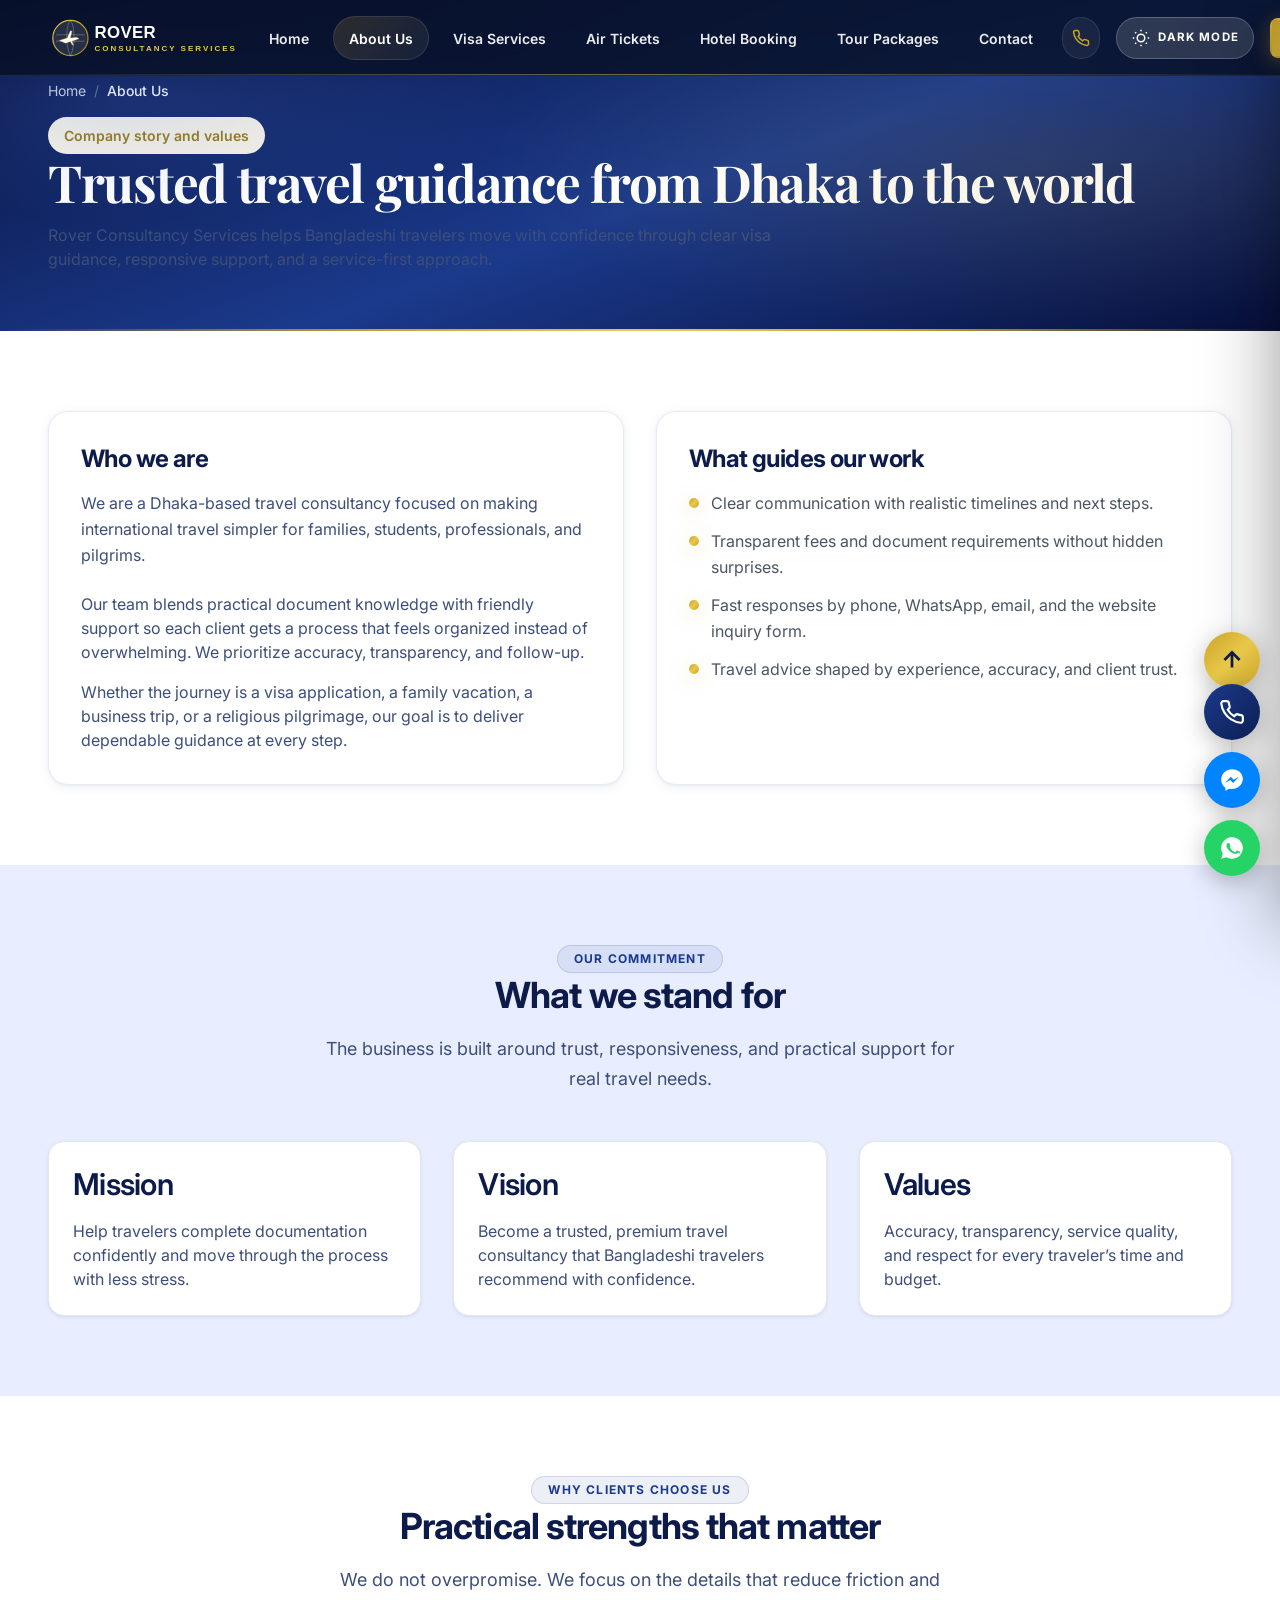
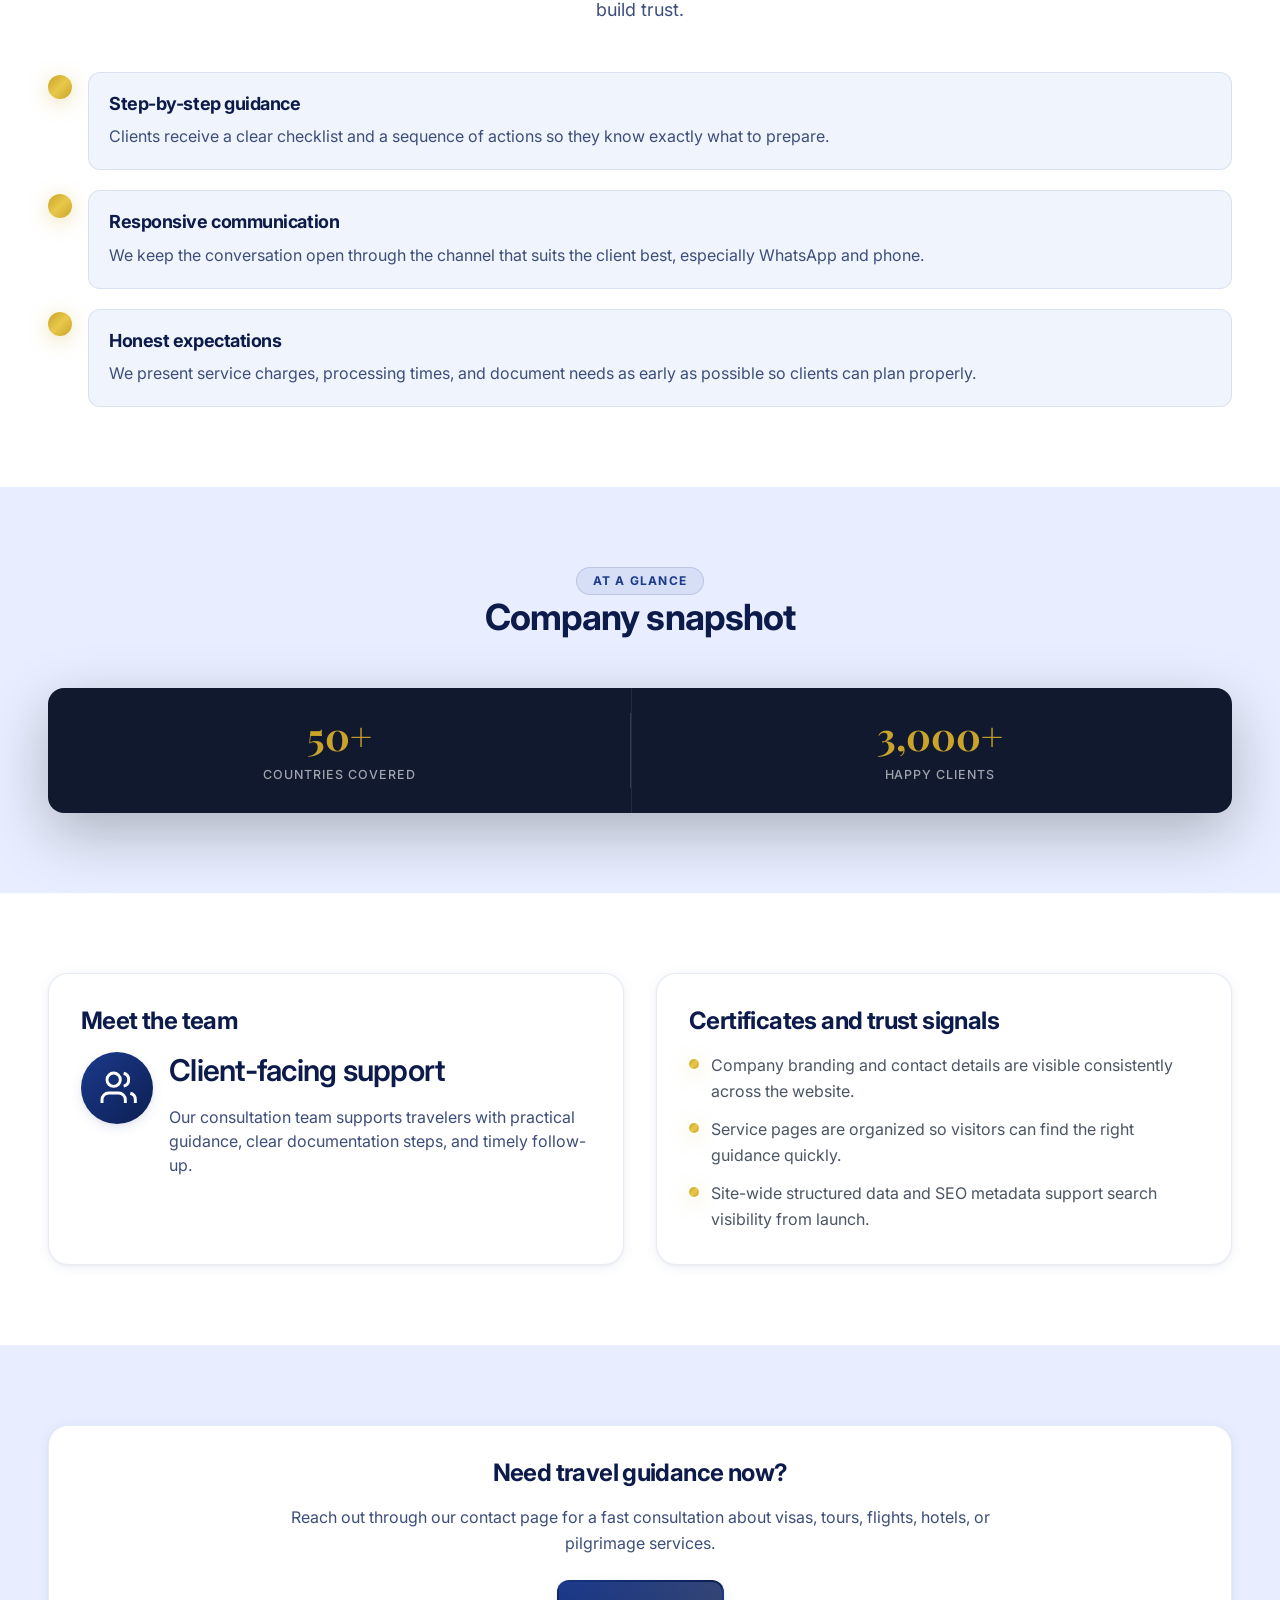
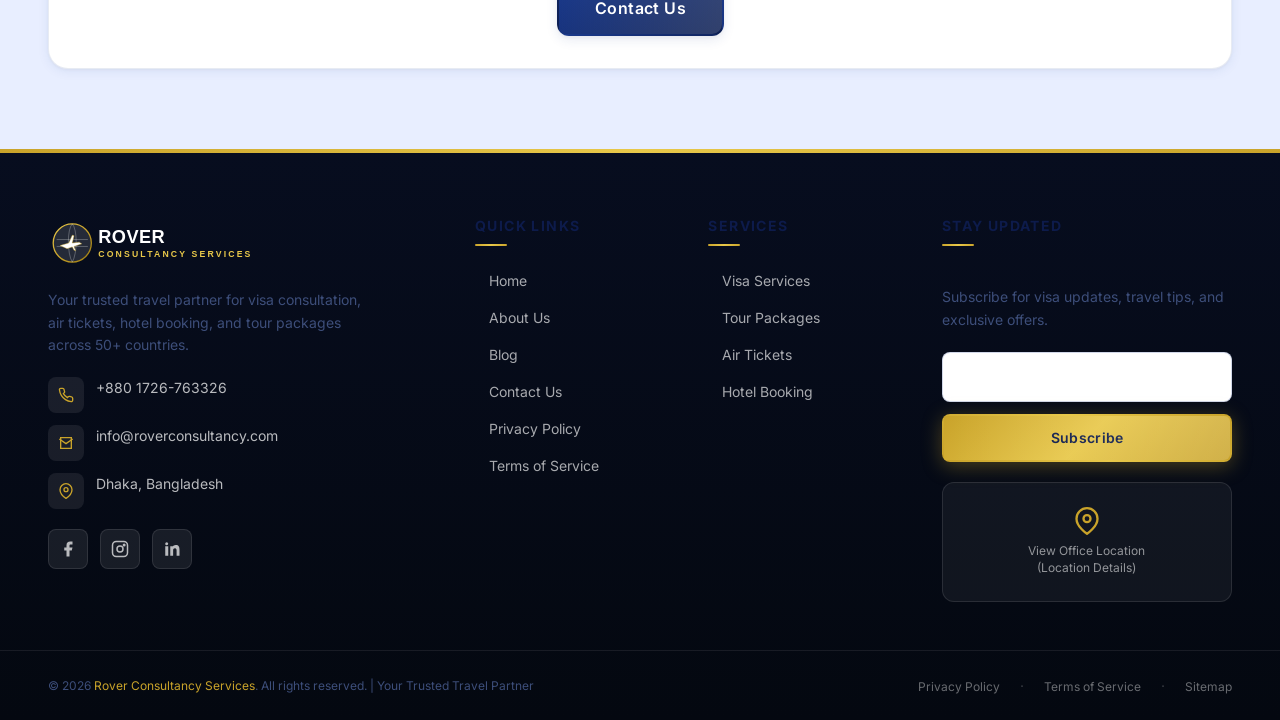
==== commit 275d7867: "Redesign homepage with airline theme, fix broken links and placeholder images - Replace hero backgro" ====
--- a/html/about-us.html
+++ b/html/about-us.html
@@ -13,20 +13,20 @@
   <meta name="keywords" content="about rover consultancy services, travel agency dhaka, visa consultancy bangladesh, trusted travel partner">
   <meta name="author" content="Rover Consultancy Services">
   <meta name="robots" content="index, follow, max-image-preview:large">
-  <link rel="canonical" href="https://www.roverconsultancy.com/about-us/">
+  <link rel="canonical" href="https://www.roverconsultancy.com/html/about-us.html">
 
   <meta property="og:type" content="website">
-  <meta property="og:url" content="https://www.roverconsultancy.com/about-us/">
+  <meta property="og:url" content="https://www.roverconsultancy.com/html/about-us.html">
   <meta property="og:title" content="About Rover Consultancy Services | Trusted Travel Partner in Dhaka">
   <meta property="og:description" content="Discover the team, values, and story behind Rover Consultancy Services in Dhaka, Bangladesh.">
-  <meta property="og:image" content="https://www.roverconsultancy.c../images/hero/og-homepage.jpg">
+  <meta property="og:image" content="https://www.roverconsultancy.com/images/hero/og-homepage.jpg">
   <meta property="og:locale" content="en_BD">
   <meta property="og:site_name" content="Rover Consultancy Services">
 
   <meta name="twitter:card" content="summary_large_image">
   <meta name="twitter:title" content="About Rover Consultancy Services | Trusted Travel Partner in Dhaka">
   <meta name="twitter:description" content="Discover the team, values, and story behind Rover Consultancy Services in Dhaka, Bangladesh.">
-  <meta name="twitter:image" content="https://www.roverconsultancy.c../images/hero/og-homepage.jpg">
+  <meta name="twitter:image" content="https://www.roverconsultancy.com/images/hero/og-homepage.jpg">
 
   <link rel="icon" type="image/x-icon" href="../favicon.ico">
   <link rel="icon" type="image/png" sizes="16x16" href="../favicon-16x16.png">
@@ -62,9 +62,9 @@
 
         <nav class="nav-desktop" aria-label="Primary navigation">
           <div class="nav-item"><a href="../index.html" class="nav-link">Home</a></div>
-          <div class="nav-item"><a href="visa-services.html" class="nav-link">Visa Services</a></div>
+          <div class="nav-item"><a href="visa-services.html" class="nav-link">Visa Services</a></div><div class="nav-item"><a href="air-tickets.html" class="nav-link">Air Tickets</a></div><div class="nav-item"><a href="hotel-booking.html" class="nav-link">Hotel Booking</a></div>
           <div class="nav-item"><a href="tour-packages.html" class="nav-link">Tour Packages</a></div>
-          <div class="nav-item"><a href="hajj.html" class="nav-link">Hajj &amp; Umrah</a></div>
+          
           <div class="nav-item"><a href="about-us.html" class="nav-link active">About Us</a></div>
           <div class="nav-item"><a href="contact-us.html" class="nav-link">Contact</a></div>
         </nav>
@@ -101,12 +101,12 @@
 
       <nav class="mobile-menu__nav" aria-label="Mobile navigation">
         <div class="mobile-nav-item"><a href="../index.html" class="mobile-nav-link">Home</a></div>
-        <div class="mobile-nav-item"><a href="visa-services.html" class="mobile-nav-link">Visa Services</a></div>
+        <div class="mobile-nav-item"><a href="visa-services.html" class="mobile-nav-link">Visa Services</a></div><div class="mobile-nav-item"><a href="air-tickets.html" class="mobile-nav-link">Air Tickets</a></div><div class="mobile-nav-item"><a href="hotel-booking.html" class="mobile-nav-link">Hotel Booking</a></div>
         <div class="mobile-nav-item"><a href="tour-packages.html" class="mobile-nav-link">Tour Packages</a></div>
-        <div class="mobile-nav-item"><a href="air-tickets.html" class="mobile-nav-link">Air Tickets</a></div>
-        <div class="mobile-nav-item"><a href="hotel-booking.html" class="mobile-nav-link">Hotel Booking</a></div>
-        <div class="mobile-nav-item"><a href="hajj.html" class="mobile-nav-link">Hajj</a></div>
-        <div class="mobile-nav-item"><a href="umrah.html" class="mobile-nav-link">Umrah</a></div>
+        
+        
+        
+        
         <div class="mobile-nav-item"><a href="about-us.html" class="mobile-nav-link active">About Us</a></div>
         <div class="mobile-nav-item"><a href="contact-us.html" class="mobile-nav-link">Contact</a></div>
       </nav>
@@ -260,7 +260,9 @@
           <div class="content-panel">
             <h2 class="panel-heading">Meet the team</h2>
             <div class="flex items-start gap-4">
-              <img src="../images/why-choose-us.jpg" alt="Rover Consultancy travel support team" width="96" height="96" loading="lazy" style="border-radius: var(--radius-full); object-fit: cover;">
+              <span class="team-avatar-badge" role="img" aria-label="Rover Consultancy travel support team">
+                <svg width="40" height="40" viewBox="0 0 24 24" fill="none" stroke="currentColor" stroke-width="1.75"><path d="M17 21v-2a4 4 0 0 0-4-4H7a4 4 0 0 0-4 4v2"/><circle cx="10" cy="7" r="4"/><path d="M23 21v-2a4 4 0 0 0-3-3.87"/><path d="M16 3.13a4 4 0 0 1 0 7.75"/></svg>
+              </span>
               <div>
                 <h3 class="text-h3 mb-4">Client-facing support</h3>
                 <p class="text-secondary">Our consultation team supports travelers with practical guidance, clear documentation steps, and timely follow-up.</p>
@@ -300,7 +302,7 @@
             <a href="../index.html" class="footer-logo">
               <img src="../images/logo/rover-logo-white.svg" class="footer-logo__img" alt="Rover Consultancy Services logo" width="240" height="60" loading="lazy">
             </a>
-            <p class="footer-brand__desc">Your trusted travel partner for visa consultation, tour packages, air tickets, hotel booking, and Hajj &amp; Umrah services across 50+ countries.</p>
+            <p class="footer-brand__desc">Your trusted travel partner for visa consultation, air tickets, hotel booking, and tour packages across 50+ countries.</p>
             <div class="footer-contact-list">
               <a href="tel:+8801726763326" class="footer-contact-item"><span class="footer-contact-item__icon"><svg viewBox="0 0 24 24" fill="none" stroke="currentColor" stroke-width="2"><path d="M22 16.92v3a2 2 0 0 1-2.18 2 19.79 19.79 0 0 1-8.63-3.07 19.5 19.5 0 0 1-6-6 19.79 19.79 0 0 1-3.07-8.67A2 2 0 0 1 4.11 2h3a2 2 0 0 1 2 1.72c.127.96.361 1.903.7 2.81a2 2 0 0 1-.45 2.11L8.09 9.91a16 16 0 0 0 6 6l1.27-1.27a2 2 0 0 1 2.11-.45c.907.339 1.85.573 2.81.7A2 2 0 0 1 22 16.92z"/></svg></span><span data-bind="phone_display">01726-763326</span></a>
               <a href="mailto:info@roverconsultancy.com" class="footer-contact-item"><span class="footer-contact-item__icon"><svg viewBox="0 0 24 24" fill="none" stroke="currentColor" stroke-width="2"><path d="M4 4h16v16H4z"/><path d="M22 6l-10 7L2 6"/></svg></span><span data-bind="email">info@roverconsultancy.com</span></a>
@@ -331,10 +333,7 @@
               <a href="visa-services.html" class="footer-link">Visa Services</a>
               <a href="tour-packages.html" class="footer-link">Tour Packages</a>
               <a href="air-tickets.html" class="footer-link">Air Tickets</a>
-              <a href="hotel-booking.html" class="footer-link">Hotel Booking</a>
-              <a href="hajj.html" class="footer-link">Hajj Services</a>
-              <a href="umrah.html" class="footer-link">Umrah Services</a>
-            </div>
+              <a href="hotel-booking.html" class="footer-link">Hotel Booking</a>            </div>
           </div>
 
           <div class="footer-newsletter">
--- a/css/components.css
+++ b/css/components.css
@@ -822,10 +822,9 @@
   transform: translateY(-2px);
 }
 
-.partner-card img {
-  max-height: 48px;
-  width: auto;
-  object-fit: contain;
+.partner-card__name {
+  font-family: var(--font-display);
+  font-weight: 700;
 }
 
 
--- a/css/header.css
+++ b/css/header.css
@@ -753,3 +753,26 @@
     display: none;
   }
 }
+
+@media (max-width: 640px) {
+  .header-inner {
+    gap: 8px;
+  }
+  .nav-logo__img {
+    height: 40px;
+  }
+  .theme-toggle {
+    min-width: 40px;
+    width: 40px;
+    padding: 0;
+  }
+  .theme-toggle__label {
+    display: none;
+  }
+  .nav-cta {
+    display: none !important;
+  }
+  .site-header .header-inner > .flex.items-center.gap-4 > .btn.btn-gold.btn-sm {
+    display: none !important;
+  }
+}
--- a/css/pages.css
+++ b/css/pages.css
@@ -819,6 +819,74 @@
   }
 }
 
+@media (max-width: 480px) {
+  .grid-cols-3,
+  .grid-cols-4,
+  .content-grid--2,
+  .content-grid--3,
+  .visa-cat-grid,
+  .route-grid,
+  .package-grid,
+  .service-overview-grid {
+    grid-template-columns: 1fr !important;
+  }
+  .section-header h2,
+  .page-banner__title {
+    line-height: 1.08;
+  }
+}
+
+/* =============================================================================
+   14. PILGRIMAGE PAGE BANNERS
+============================================================================= */
+
+body.page--hajj .page-banner,
+body.page--umrah .page-banner {
+  position: relative;
+  background-size: cover !important;
+  background-position: center !important;
+  overflow: hidden;
+}
+
+body.page--hajj .page-banner::before,
+body.page--umrah .page-banner::before {
+  content: '';
+  position: absolute;
+  inset: 0;
+  background:
+    linear-gradient(180deg, rgba(4,8,24,0.65) 0%, rgba(4,8,24,0.45) 45%, rgba(4,8,24,0.78) 100%);
+  z-index: 0;
+}
+
+body.page--hajj .page-banner::after,
+body.page--umrah .page-banner::after {
+  content: '';
+  position: absolute;
+  inset: 0;
+  z-index: 0;
+  background:
+    radial-gradient(circle at 18% 20%, rgba(201,163,42,0.18), transparent 32%),
+    radial-gradient(circle at 82% 18%, rgba(74,122,232,0.16), transparent 30%);
+}
+
+body.page--hajj .page-breadcrumb-wrap,
+body.page--umrah .page-breadcrumb-wrap {
+  position: relative;
+  z-index: 1;
+}
+
+body.page--hajj .page-banner {
+  background-image:
+    linear-gradient(180deg, rgba(4,8,24,0.45), rgba(4,8,24,0.72)),
+    url('../images/hajj-banner.jpg') !important;
+}
+
+body.page--umrah .page-banner {
+  background-image:
+    linear-gradient(180deg, rgba(4,8,24,0.45), rgba(4,8,24,0.72)),
+    url('../images/umrah-banner.jpg') !important;
+}
+
 /* =============================================================================
    13. GENERIC PAGE PATTERNS
    Reusable for interior pages.
--- a/css/theme.css
+++ b/css/theme.css
@@ -203,9 +203,9 @@
 .site-header { background: var(--t-nav-bg) !important; }
 .site-header.is-sticky { background: var(--t-nav-bg-solid) !important; }
 
-/* Partner logos */
-.partner-card img { filter: var(--t-partner-filter) !important; transition: filter 0.3s !important; }
-.partner-card:hover img { filter: var(--t-partner-filter-h) !important; }
+/* Partner wordmarks */
+.partner-card__name { color: var(--t-text-secondary) !important; }
+.partner-card:hover .partner-card__name { color: var(--t-primary) !important; }
 
 /* FAQ dark mode */
 [data-theme="dark"] .faq-item__question { color: var(--t-text) !important; }
--- a/css/premium.css
+++ b/css/premium.css
@@ -527,6 +527,127 @@
   50% { transform: translateY(4px); opacity: 1; }
 }
 
+/* ─── ABOUT SPOTLIGHT ───────────────────────────────────────────────────── */
+.about-spotlight {
+  position: relative;
+  overflow: hidden;
+}
+
+.about-spotlight::before {
+  content: '';
+  position: absolute;
+  inset: 0;
+  background:
+    radial-gradient(circle at 15% 10%, rgba(201,163,42,0.08) 0%, transparent 28%),
+    radial-gradient(circle at 85% 20%, rgba(74,122,232,0.09) 0%, transparent 30%);
+  pointer-events: none;
+}
+
+.about-spotlight .container {
+  position: relative;
+  z-index: 1;
+}
+
+.about-spotlight__grid {
+  align-items: center;
+}
+
+.about-spotlight__story {
+  position: relative;
+}
+
+.about-spotlight__chips {
+  display: flex;
+  flex-wrap: wrap;
+  gap: 12px;
+  margin: 24px 0 28px;
+}
+
+.about-spotlight__actions {
+  margin-bottom: 0;
+}
+
+.about-spotlight__visual {
+  display: grid;
+  gap: 18px;
+}
+
+.about-spotlight__image-wrap {
+  position: relative;
+  border-radius: 28px;
+  overflow: hidden;
+  box-shadow: 0 28px 70px rgba(13, 27, 76, 0.18);
+  background: linear-gradient(135deg, rgba(27,58,140,0.12), rgba(201,163,42,0.10));
+}
+
+.about-spotlight__image-wrap img {
+  display: block;
+  width: 100%;
+  height: 100%;
+  min-height: 340px;
+  object-fit: cover;
+}
+
+.about-spotlight__image-overlay {
+  position: absolute;
+  left: 18px;
+  right: 18px;
+  bottom: 18px;
+  padding: 20px 22px;
+  border-radius: 20px;
+  background: linear-gradient(135deg, rgba(7,13,31,0.82), rgba(27,58,140,0.72));
+  color: #fff;
+  backdrop-filter: blur(12px);
+  box-shadow: 0 18px 50px rgba(0,0,0,0.22);
+}
+
+.about-spotlight__eyebrow {
+  display: inline-flex;
+  margin-bottom: 10px;
+  padding: 6px 12px;
+  border-radius: 999px;
+  background: rgba(255,255,255,0.12);
+  color: rgba(255,255,255,0.92);
+  font-size: 0.72rem;
+  font-weight: 700;
+  letter-spacing: 0.10em;
+  text-transform: uppercase;
+}
+
+.about-spotlight__image-overlay strong {
+  display: block;
+  line-height: 1.7;
+  font-size: 0.98rem;
+  font-weight: 500;
+}
+
+.about-spotlight__metrics {
+  display: grid;
+  grid-template-columns: repeat(3, minmax(0, 1fr));
+  gap: 14px;
+}
+
+.about-spotlight__metric {
+  padding: 22px !important;
+  text-align: left;
+}
+
+.about-spotlight__metric-value {
+  display: block;
+  color: var(--t-primary);
+  font-family: 'Playfair Display', Georgia, serif;
+  font-size: 1.2rem;
+  font-weight: 700;
+  margin-bottom: 6px;
+}
+
+.about-spotlight__metric-label {
+  display: block;
+  color: var(--t-text-secondary);
+  font-size: 0.92rem;
+  line-height: 1.55;
+}
+
 /* ─── STATS BAR PREMIUM ──────────────────────────────────────────────────── */
 .stats-bar {
   position: relative;
@@ -597,10 +718,13 @@
   .hero-visual-card--orbit,
   .hero-visual-card--stack { display: none; }
   .hero__scroll-hint { bottom: 14px; }
+  .about-spotlight__metrics { grid-template-columns: 1fr; }
+  .about-spotlight__image-wrap img { min-height: 260px; }
 }
 
 @media (max-width: 600px) {
   .hero__content { padding: 98px 0 80px; }
+  .hero__visual { min-height: 260px; }
   .hero__cta-group { flex-direction: column; }
   .hero__cta-group .btn { width: 100%; }
   .hero__search-wrap { max-width: 100%; }
@@ -610,6 +734,14 @@
   .search-form__btn { border-top: 1px solid rgba(255,255,255,0.10); }
   .hero-visual-card__meta { grid-template-columns: 1fr; }
   .hero__scroll-hint { display: none; }
+  .about-spotlight__chips { gap: 10px; }
+  .about-spotlight__image-overlay {
+    left: 14px;
+    right: 14px;
+    bottom: 14px;
+    padding: 16px 18px;
+  }
+  .about-spotlight__metric { padding: 18px !important; }
 }
 
 /* ─── SERVICE CARDS PREMIUM ──────────────────────────────────────────────── */
@@ -947,14 +1079,40 @@
   transform: translateY(-3px) !important;
   box-shadow: var(--t-card-shadow-hover) !important;
 }
-.partner-card img {
-  max-height: 50px;
-  width: auto;
-  object-fit: contain;
-  filter: var(--t-partner-filter);
-  transition: filter 0.3s !important;
-}
-.partner-card:hover img { filter: var(--t-partner-filter-h) !important; }
+.partner-card__name {
+  display: inline-flex;
+  align-items: center;
+  gap: 10px;
+  font-family: var(--font-display);
+  font-size: 1.05rem;
+  font-weight: 700;
+  letter-spacing: 0.03em;
+  color: var(--t-text-secondary) !important;
+  white-space: nowrap;
+  transition: color 0.3s !important;
+}
+.partner-card__name svg {
+  width: 20px;
+  height: 20px;
+  flex-shrink: 0;
+  color: var(--clr-gold);
+  transform: rotate(45deg);
+}
+.partner-card:hover .partner-card__name { color: var(--clr-primary) !important; }
+
+/* ─── TEAM AVATAR BADGE ──────────────────────────────────────────────────── */
+.team-avatar-badge {
+  display: flex;
+  align-items: center;
+  justify-content: center;
+  width: 72px;
+  height: 72px;
+  flex-shrink: 0;
+  border-radius: var(--radius-full);
+  background: var(--grad-primary);
+  color: #fff;
+  box-shadow: var(--shadow-md);
+}
 
 /* ─── FAQ PREMIUM ────────────────────────────────────────────────────────── */
 .faq-item {
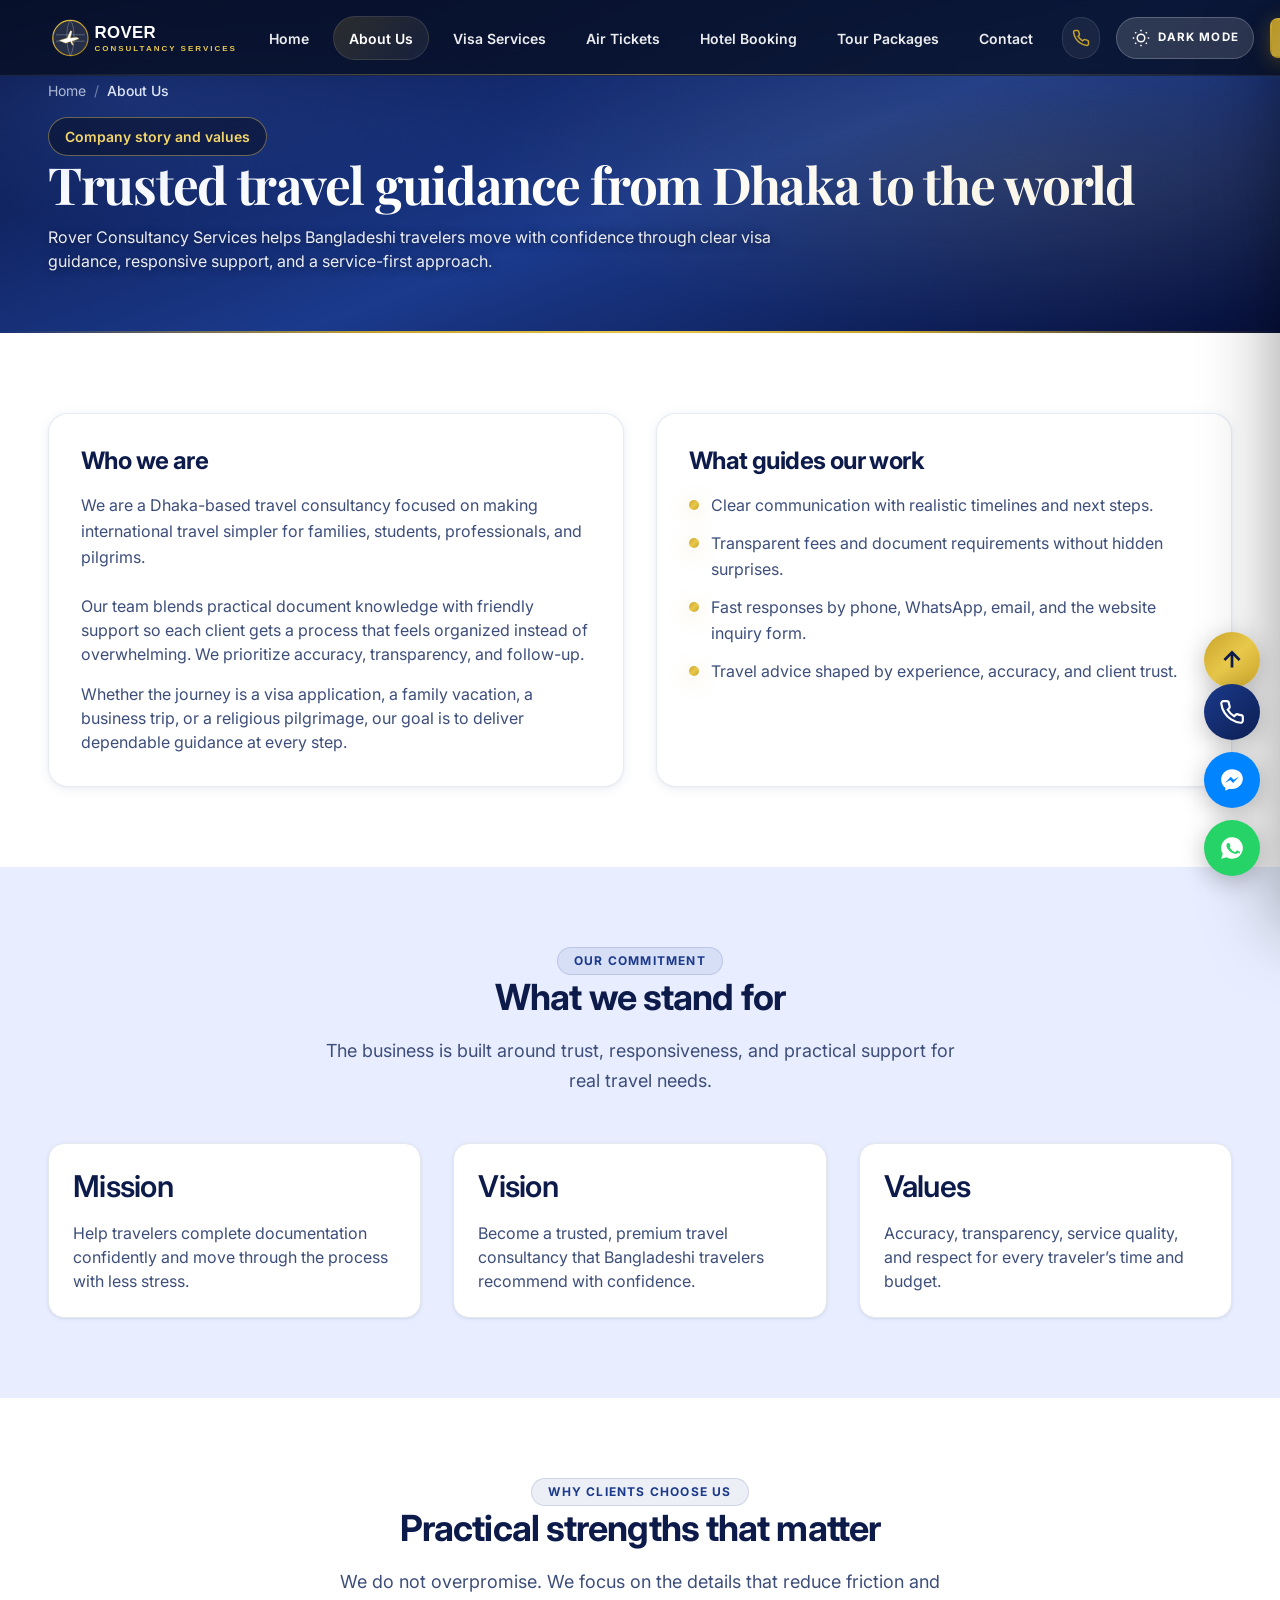
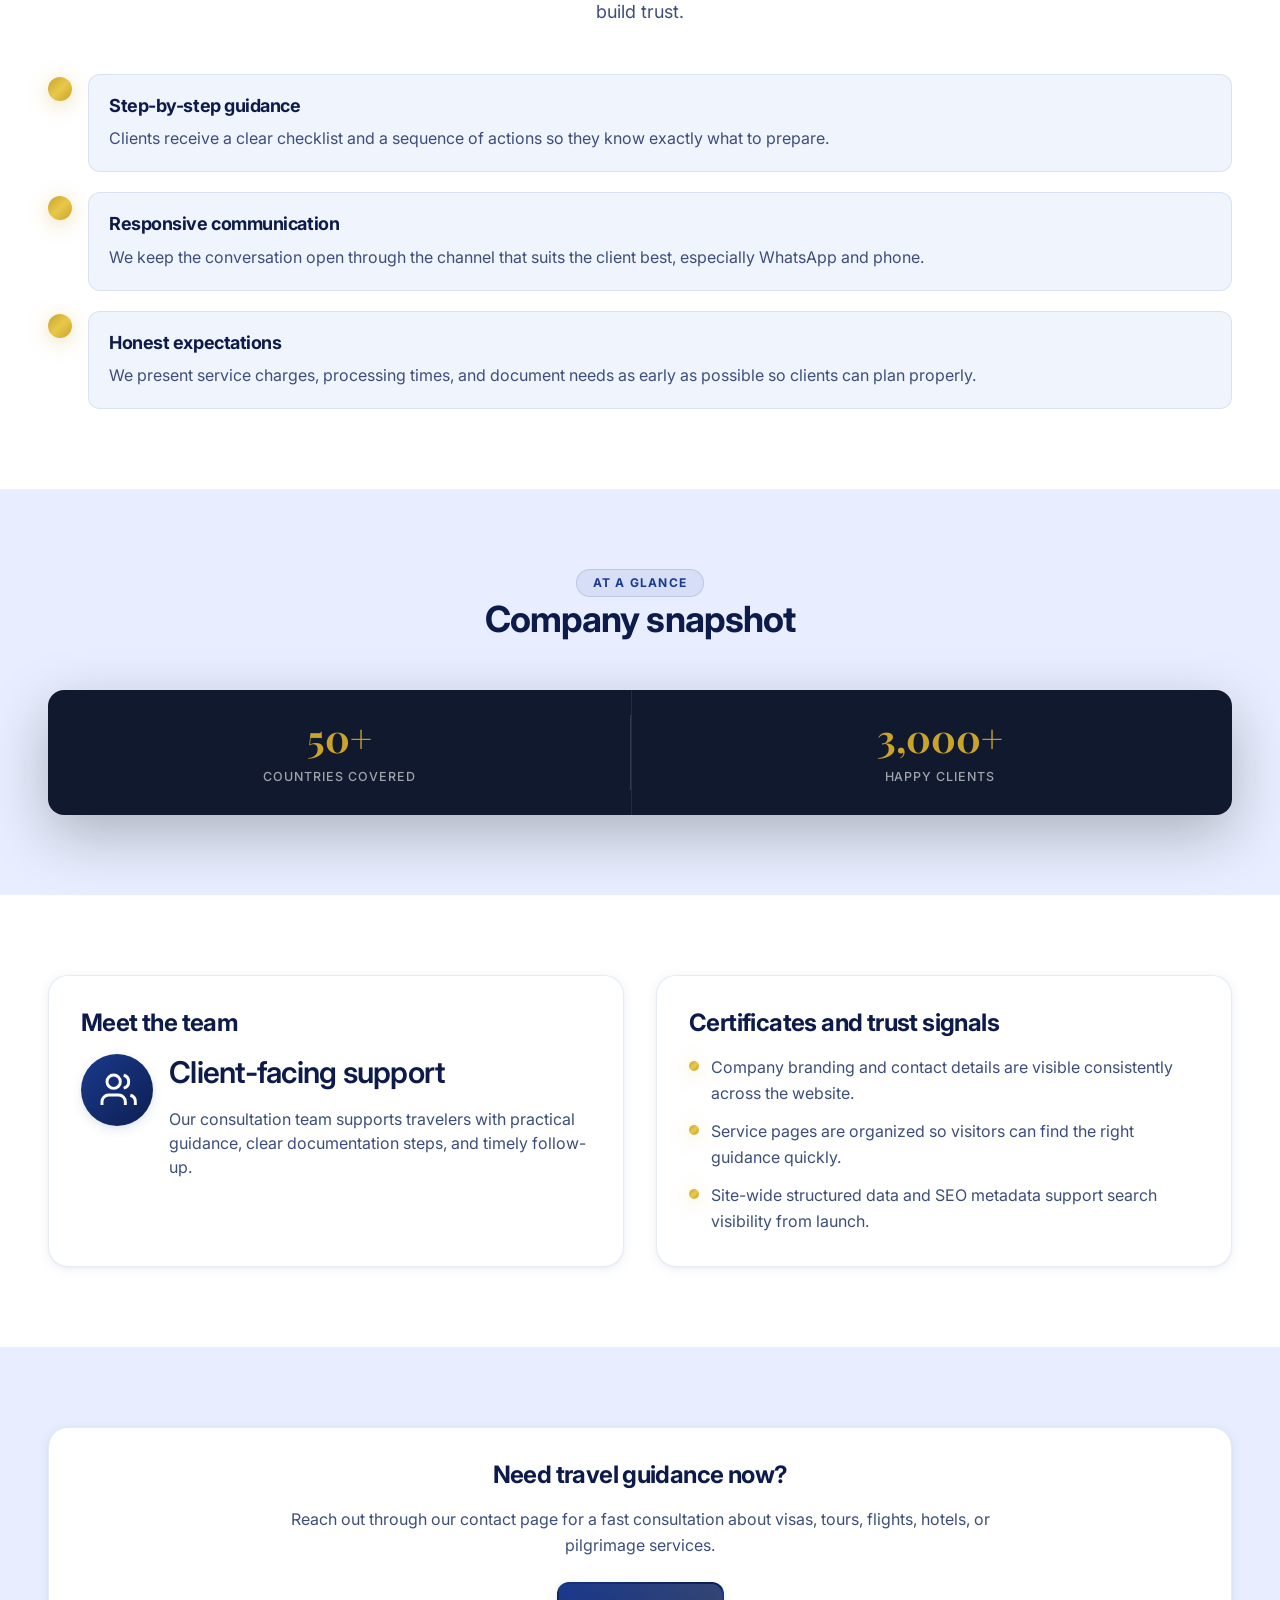
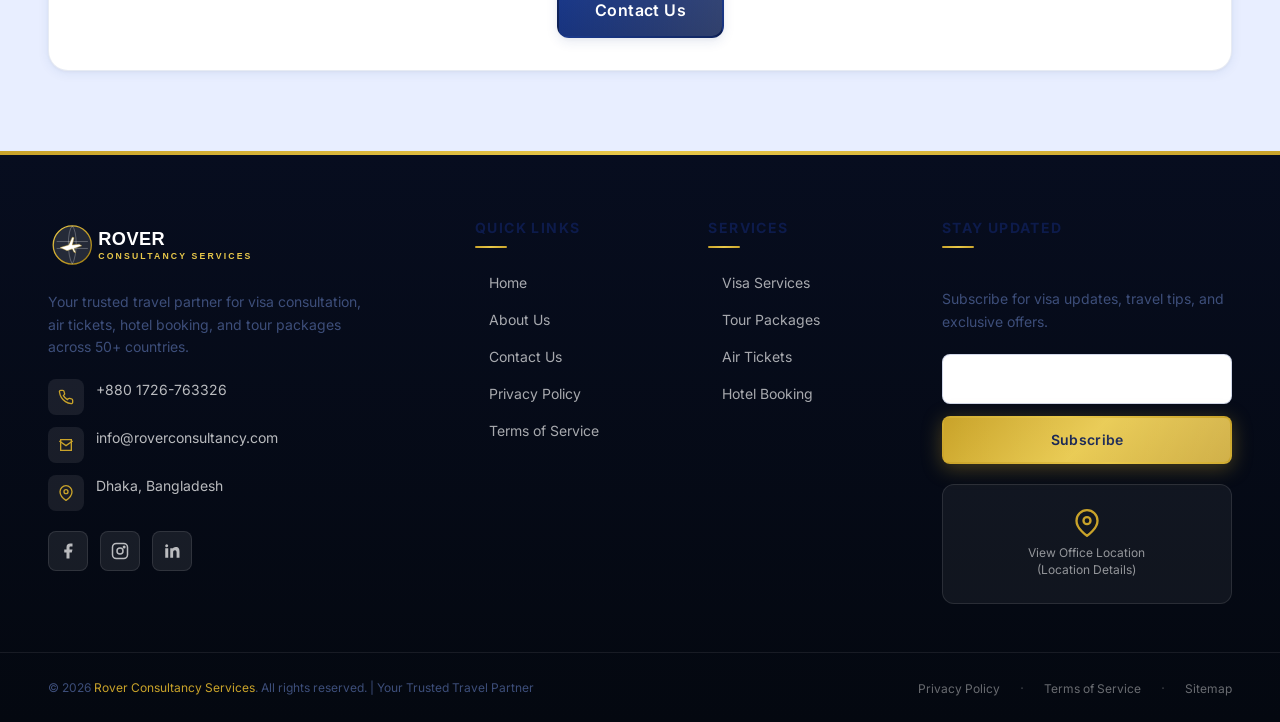
==== commit f98c921a: "Clean up the project: remove blog, junk files, and 11MB of image weight - Delete the placeholder blo" ====
--- a/html/about-us.html
+++ b/html/about-us.html
@@ -320,7 +320,6 @@
             <div class="footer-links">
               <a href="../index.html" class="footer-link">Home</a>
               <a href="about-us.html" class="footer-link">About Us</a>
-              <a href="blog.html" class="footer-link">Blog</a>
               <a href="contact-us.html" class="footer-link">Contact Us</a>
               <a href="privacy-policy.html" class="footer-link">Privacy Policy</a>
               <a href="terms-of-service.html" class="footer-link">Terms of Service</a>
--- a/css/header.css
+++ b/css/header.css
@@ -21,7 +21,7 @@
     box-shadow var(--transition-base),
     backdrop-filter var(--transition-base);
   background: linear-gradient(180deg, rgba(4,8,24,0.60) 0%, rgba(4,8,24,0.18) 100%);
-  backdrop-filter: blur(14px);
+  -webkit-backdrop-filter: blur(14px); backdrop-filter: blur(14px);
   -webkit-backdrop-filter: blur(14px);
   border-bottom: 1px solid rgba(255,255,255,0.08);
 }
@@ -29,7 +29,7 @@
 /* Scrolled state — refined glass with dark polish */
 .site-header.scrolled {
   background: rgba(6, 11, 28, 0.88);
-  backdrop-filter: blur(18px);
+  -webkit-backdrop-filter: blur(18px); backdrop-filter: blur(18px);
   -webkit-backdrop-filter: blur(18px);
   box-shadow: 0 8px 30px rgba(0,0,0,0.22);
   border-bottom-color: rgba(255,255,255,0.06);
@@ -522,7 +522,7 @@
   position: absolute;
   inset: 0;
   background: rgba(13, 27, 76, 0.65);
-  backdrop-filter: blur(4px);
+  -webkit-backdrop-filter: blur(4px); backdrop-filter: blur(4px);
   -webkit-backdrop-filter: blur(4px);
   opacity: 0;
   transition: opacity var(--transition-base);
--- a/css/theme.css
+++ b/css/theme.css
@@ -26,7 +26,7 @@
 
   --t-card-shadow:     0 2px 12px rgba(27,58,140,0.08), 0 1px 3px rgba(0,0,0,0.04);
   --t-card-shadow-hover: 0 12px 40px rgba(27,58,140,0.16), 0 4px 12px rgba(0,0,0,0.06);
-  --t-hero-overlay:    linear-gradient(160deg, rgba(9,18,58,0.90) 0%, rgba(20,45,110,0.75) 55%, rgba(9,18,58,0.65) 100%);
+  --t-hero-overlay:    linear-gradient(100deg, rgba(9,18,58,0.90) 0%, rgba(13,30,80,0.68) 50%, rgba(9,18,58,0.42) 100%);
 
   --t-stat-bg:         rgba(255,255,255,0.14);
   --t-stat-border:     rgba(255,255,255,0.22);
@@ -71,7 +71,7 @@
 
   --t-card-shadow:     0 2px 16px rgba(0,0,0,0.30), 0 1px 4px rgba(0,0,0,0.20);
   --t-card-shadow-hover: 0 12px 48px rgba(0,0,0,0.50), 0 4px 16px rgba(74,122,232,0.15);
-  --t-hero-overlay:    linear-gradient(160deg, rgba(4,8,24,0.92) 0%, rgba(10,20,55,0.80) 55%, rgba(4,8,24,0.70) 100%);
+  --t-hero-overlay:    linear-gradient(100deg, rgba(4,8,24,0.93) 0%, rgba(8,16,44,0.74) 50%, rgba(4,8,24,0.50) 100%);
 
   --t-stat-bg:         rgba(255,255,255,0.06);
   --t-stat-border:     rgba(255,255,255,0.10);
--- a/css/premium.css
+++ b/css/premium.css
@@ -160,7 +160,7 @@
     linear-gradient(160deg, rgba(255,255,255,0.10), rgba(255,255,255,0.03));
   border: 1px solid rgba(255,255,255,0.14);
   border-radius: 32px;
-  backdrop-filter: blur(14px);
+  -webkit-backdrop-filter: blur(14px); backdrop-filter: blur(14px);
   box-shadow: 0 32px 80px rgba(0,0,0,0.28);
   transform: rotate(-4deg);
 }
@@ -170,7 +170,7 @@
   border-radius: 24px;
   border: 1px solid rgba(255,255,255,0.16);
   background: rgba(7,13,31,0.52);
-  backdrop-filter: blur(18px);
+  -webkit-backdrop-filter: blur(18px); backdrop-filter: blur(18px);
   box-shadow: 0 20px 60px rgba(0,0,0,0.26);
   overflow: hidden;
 }
@@ -403,7 +403,7 @@
   font-weight: 600;
   letter-spacing: 0.06em;
   text-transform: uppercase;
-  backdrop-filter: blur(8px);
+  -webkit-backdrop-filter: blur(8px); backdrop-filter: blur(8px);
   margin-bottom: 24px;
   animation: heroTextIn 0.7s var(--ease-out, ease) 0.1s both;
 }
@@ -424,20 +424,6 @@
   background-clip: text;
   position: relative;
 }
-/* Underline accent */
-.hero__title .accent::after {
-  content: '';
-  position: absolute;
-  left: 0; bottom: -4px; right: 0;
-  height: 3px;
-  background: linear-gradient(90deg, #C9A32A, #E8C84A, #C9A32A);
-  border-radius: 2px;
-  animation: underlineGrow 1s ease 0.8s both;
-}
-@keyframes underlineGrow {
-  from { transform: scaleX(0); transform-origin: left; }
-  to   { transform: scaleX(1); }
-}
 
 .hero__subtitle {
   font-size: clamp(1rem, 2vw, 1.15rem);
@@ -477,19 +463,22 @@
   border-radius: 12px;
   overflow: hidden;
   box-shadow: 0 8px 32px rgba(0,0,0,0.30), 0 0 0 1px rgba(255,255,255,0.10);
-  backdrop-filter: blur(12px);
+  -webkit-backdrop-filter: blur(12px); backdrop-filter: blur(12px);
 }
 .search-form__input {
   flex: 1;
   padding: 14px 20px;
-  background: rgba(255,255,255,0.10) !important;
+  /* Solid white with dark text so typed text is readable over the bright
+     hero photo in BOTH themes */
+  background: rgba(255,255,255,0.97) !important;
   border: none !important;
-  color: #FFFFFF !important;
+  color: #0D1B4B !important;
   font-size: 0.95rem;
   border-radius: 0 !important;
   outline: none;
-}
-.search-form__input::placeholder { color: rgba(255,255,255,0.45) !important; }
+  caret-color: #1B3A8C;
+}
+.search-form__input::placeholder { color: rgba(13,27,75,0.45) !important; }
 .search-form__btn {
   padding: 14px 22px;
   border-radius: 0 !important;
@@ -513,7 +502,7 @@
   border: 1px solid rgba(255,255,255,0.12);
   padding: 10px 16px;
   border-radius: 999px;
-  backdrop-filter: blur(12px);
+  -webkit-backdrop-filter: blur(12px); backdrop-filter: blur(12px);
 }
 
 .hero__scroll-hint svg {
@@ -597,7 +586,7 @@
   border-radius: 20px;
   background: linear-gradient(135deg, rgba(7,13,31,0.82), rgba(27,58,140,0.72));
   color: #fff;
-  backdrop-filter: blur(12px);
+  -webkit-backdrop-filter: blur(12px); backdrop-filter: blur(12px);
   box-shadow: 0 18px 50px rgba(0,0,0,0.22);
 }
 
@@ -662,7 +651,7 @@
   border-radius: 16px;
   overflow: hidden;
   box-shadow: 0 20px 60px rgba(0,0,0,0.25), 0 0 0 1px rgba(255,255,255,0.06);
-  backdrop-filter: blur(20px);
+  -webkit-backdrop-filter: blur(20px); backdrop-filter: blur(20px);
 }
 .stat-card {
   padding: 28px 24px;
@@ -1170,3 +1159,627 @@
   .cta-banner    { text-align: center; }
   .cta-banner__actions { justify-content: center; }
 }
+
+/* ─── VISA PAGE 2.0 — MODERN FACELIFT ────────────────────────────────────── */
+
+/* Banner: airplane photo layered under the navy gradient */
+.page-banner--visa {
+  background:
+    linear-gradient(100deg, rgba(7,16,58,0.92) 0%, rgba(23,48,120,0.66) 55%, rgba(7,16,58,0.38) 100%),
+    url('https://images.unsplash.com/photo-1556388158-158ea5ccacbd?auto=format&fit=crop&w=1600&q=75') center 55% / cover no-repeat,
+    #07103A !important;
+}
+
+/* Filter toolbar: glass panel */
+.visa-toolbar {
+  background: var(--t-surface-raised, var(--t-surface)) !important;
+  border: 1px solid var(--t-border-strong) !important;
+  border-radius: 18px !important;
+  padding: 22px !important;
+  box-shadow: var(--t-card-shadow) !important;
+  -webkit-backdrop-filter: blur(10px); backdrop-filter: blur(10px);
+}
+.visa-toolbar .form-control {
+  border-radius: 12px !important;
+  transition: border-color 0.25s, box-shadow 0.25s !important;
+}
+.visa-toolbar .form-control:focus {
+  border-color: var(--t-gold) !important;
+  box-shadow: 0 0 0 3px rgba(201,163,42,0.18) !important;
+}
+
+/* Country cards: lift + photo zoom */
+.visa-card {
+  border-radius: 20px !important;
+  overflow: hidden !important;
+  border: 1px solid var(--t-border) !important;
+  transition: transform 0.35s cubic-bezier(0.22,1,0.36,1), box-shadow 0.35s, border-color 0.35s !important;
+}
+.visa-card:hover {
+  transform: translateY(-6px) !important;
+  box-shadow: var(--t-card-shadow-hover) !important;
+  border-color: rgba(201,163,42,0.35) !important;
+}
+.visa-card__media { overflow: hidden; display: block; }
+.visa-card__image { transition: transform 0.6s cubic-bezier(0.22,1,0.36,1) !important; }
+.visa-card:hover .visa-card__image { transform: scale(1.07); }
+
+.visa-featured-card {
+  border-radius: 18px !important;
+  overflow: hidden !important;
+  border: 1px solid var(--t-border) !important;
+  transition: transform 0.35s cubic-bezier(0.22,1,0.36,1), box-shadow 0.35s, border-color 0.35s !important;
+}
+.visa-featured-card:hover {
+  transform: translateY(-5px) !important;
+  box-shadow: var(--t-card-shadow-hover) !important;
+  border-color: rgba(201,163,42,0.35) !important;
+}
+.visa-featured-card__media { overflow: hidden; display: block; }
+.visa-featured-card__image { transition: transform 0.6s cubic-bezier(0.22,1,0.36,1) !important; }
+.visa-featured-card:hover .visa-featured-card__image { transform: scale(1.07); }
+
+/* Summary strip: stat chips */
+.visa-summary-strip {
+  border-radius: 16px !important;
+  border: 1px solid var(--t-border) !important;
+  background: linear-gradient(120deg, rgba(27,58,140,0.06) 0%, rgba(201,163,42,0.06) 100%) !important;
+}
+.visa-summary-strip__value {
+  font-family: var(--font-display, inherit);
+  color: var(--t-primary) !important;
+}
+
+/* Expandable detail cards */
+.visa-country-detail {
+  border-radius: 16px !important;
+  border: 1px solid var(--t-border) !important;
+  overflow: hidden;
+  transition: border-color 0.3s, box-shadow 0.3s;
+}
+.visa-country-detail[open] {
+  border-color: rgba(201,163,42,0.35) !important;
+  box-shadow: var(--t-card-shadow) !important;
+}
+.visa-country-detail__summary { cursor: pointer; }
+
+/* ─── VISA DETAIL CARD 2.0 — photo thumb + hero banner ───────────────────── */
+.visa-country-detail__summary-main {
+  display: flex;
+  align-items: center;
+  gap: 14px;
+  min-width: 0;
+}
+.visa-country-detail__thumb {
+  width: 56px;
+  height: 56px;
+  border-radius: 14px;
+  object-fit: cover;
+  flex-shrink: 0;
+  border: 1px solid var(--t-border);
+  box-shadow: 0 2px 8px rgba(0,0,0,0.12);
+}
+.visa-country-detail__hero {
+  position: relative;
+  border-radius: 16px;
+  overflow: hidden;
+  margin-bottom: 18px;
+  min-height: 180px;
+  max-height: 240px;
+}
+.visa-country-detail__hero img {
+  width: 100%;
+  height: 240px;
+  object-fit: cover;
+  display: block;
+}
+.visa-country-detail__hero-overlay {
+  position: absolute;
+  inset: 0;
+  display: flex;
+  flex-direction: column;
+  justify-content: flex-end;
+  padding: 20px 22px;
+  background: linear-gradient(180deg, rgba(9,18,58,0) 20%, rgba(9,18,58,0.85) 100%);
+}
+.visa-country-detail__hero-overlay h3 {
+  color: #FFFFFF !important;
+  font-size: 1.5rem;
+  margin: 0 0 4px;
+}
+.visa-country-detail__hero-overlay p {
+  color: rgba(255,255,255,0.85) !important;
+  font-size: 0.9rem;
+  margin: 0;
+  max-width: 640px;
+}
+@media (max-width: 600px) {
+  .visa-country-detail__hero img { height: 170px; }
+  .visa-country-detail__hero-overlay h3 { font-size: 1.2rem; }
+  .visa-country-detail__hero-overlay p { font-size: 0.8rem; }
+}
+
+/* ─── VISA DETAIL VIEW polish ────────────────────────────────────────────── */
+.visa-detail-hero__title { color: #FFFFFF !important; }
+.visa-detail-hero__subtitle { color: rgba(255,255,255,0.82) !important; }
+.visa-detail-hero__flag img {
+  width: 88px;
+  height: 88px;
+  border-radius: 50%;
+  object-fit: cover;
+  border: 3px solid rgba(255,255,255,0.35);
+  box-shadow: 0 6px 24px rgba(0,0,0,0.35);
+}
+.visa-detail-image-wrap img {
+  border-radius: 16px;
+  width: 100%;
+  object-fit: cover;
+}
+
+/* ─── HERO ORBIT 2.0 — photo core, photo pins, orbiting plane ────────────── */
+.hero-visual-orbit__core {
+  overflow: hidden;
+  border: 2px solid rgba(244,213,106,0.55);
+  animation: corePulse 4s ease-in-out infinite;
+}
+.hero-visual-orbit__core img {
+  width: 100%;
+  height: 100%;
+  object-fit: cover;
+  border-radius: 50%;
+  animation: coreDrift 16s ease-in-out infinite alternate;
+}
+@keyframes corePulse {
+  0%, 100% { box-shadow: 0 18px 48px rgba(27,58,140,0.34), 0 0 0 0 rgba(244,213,106,0.35); }
+  50%      { box-shadow: 0 18px 48px rgba(27,58,140,0.34), 0 0 0 14px rgba(244,213,106,0); }
+}
+@keyframes coreDrift {
+  0%   { transform: scale(1.0); }
+  100% { transform: scale(1.15); }
+}
+
+/* Plane flying around the outer ring */
+.hero-visual-orbit__plane {
+  position: absolute;
+  inset: 0;
+  animation: spinOrbit 14s linear infinite;
+  pointer-events: none;
+}
+.hero-visual-orbit__plane svg {
+  position: absolute;
+  top: -13px;
+  left: 50%;
+  margin-left: -13px;
+  color: #F4D56A;
+  transform: rotate(90deg);
+  filter: drop-shadow(0 3px 8px rgba(0,0,0,0.45));
+}
+
+/* Country photo pins (flag emojis render as letters on Windows) */
+.hero-visual-pin img {
+  width: 32px;
+  height: 32px;
+  border-radius: 50%;
+  object-fit: cover;
+  border: 2px solid rgba(244,213,106,0.55);
+  box-shadow: 0 4px 10px rgba(0,0,0,0.30);
+}
+
+/* ─── VISA CATEGORY BADGES — Tourist / Business / Medical / Transit / Family ─ */
+.badge-tourist  { background: rgba(27,58,140,0.10);  color: #1B3A8C; border: 1px solid rgba(27,58,140,0.22); }
+.badge-business { background: rgba(13,27,75,0.10);   color: #0D1B4B; border: 1px solid rgba(13,27,75,0.24); }
+.badge-medical  { background: rgba(22,130,93,0.12);  color: #16825D; border: 1px solid rgba(22,130,93,0.26); }
+.badge-transit  { background: rgba(109,74,196,0.12); color: #6D4AC4; border: 1px solid rgba(109,74,196,0.26); }
+.badge-family   { background: rgba(201,163,42,0.14); color: #8A6D14; border: 1px solid rgba(201,163,42,0.32); }
+
+[data-theme="dark"] .badge-tourist  { background: rgba(96,144,240,0.16); color: #9DB8F5; border-color: rgba(96,144,240,0.30); }
+[data-theme="dark"] .badge-business { background: rgba(160,176,216,0.14); color: #C4D0EE; border-color: rgba(160,176,216,0.28); }
+[data-theme="dark"] .badge-medical  { background: rgba(63,185,140,0.14); color: #7BDDB6; border-color: rgba(63,185,140,0.30); }
+[data-theme="dark"] .badge-transit  { background: rgba(150,120,230,0.16); color: #C0A8F5; border-color: rgba(150,120,230,0.30); }
+[data-theme="dark"] .badge-family   { background: rgba(232,200,74,0.14);  color: #EFD786; border-color: rgba(232,200,74,0.30); }
+
+.visa-detail-hero__categories {
+  display: flex;
+  flex-wrap: wrap;
+  gap: 8px;
+  margin-top: 12px;
+}
+
+/* ─── SERVICE PAGES 2.0 — Tours / Hotels / Air Tickets ───────────────────── */
+
+/* Photo banners (local destination photos, no network dependency) */
+.page-banner--tours {
+  background:
+    linear-gradient(100deg, rgba(7,16,58,0.92) 0%, rgba(23,48,120,0.66) 55%, rgba(7,16,58,0.40) 100%),
+    url('../images/destinations/maldives.jpg') center 55% / cover no-repeat,
+    #07103A !important;
+}
+.page-banner--hotels {
+  background:
+    linear-gradient(100deg, rgba(7,16,58,0.92) 0%, rgba(23,48,120,0.66) 55%, rgba(7,16,58,0.40) 100%),
+    url('../images/destinations/uae.jpg') center 40% / cover no-repeat,
+    #07103A !important;
+}
+.page-banner--air {
+  background:
+    linear-gradient(100deg, rgba(7,16,58,0.92) 0%, rgba(23,48,120,0.66) 55%, rgba(7,16,58,0.40) 100%),
+    url('https://images.unsplash.com/photo-1436491865332-7a61a109cc05?auto=format&fit=crop&w=1600&q=75') center 45% / cover no-repeat,
+    #07103A !important;
+}
+
+/* Banner subtitle must stay readable on photo banners in BOTH themes */
+.page-banner .section-subtitle,
+.page-banner__lead {
+  max-width: 760px;
+  color: rgba(255,255,255,0.92) !important;
+  text-shadow: 0 1px 8px rgba(4,8,24,0.55);
+}
+.page-banner .section-note { color: #F4D56A !important; }
+
+/* Tour / stay photo cards */
+.tour-grid {
+  display: grid;
+  grid-template-columns: repeat(3, 1fr);
+  gap: 24px;
+}
+.tour-grid--4 { grid-template-columns: repeat(4, 1fr); }
+@media (max-width: 1024px) { .tour-grid, .tour-grid--4 { grid-template-columns: repeat(2, 1fr); } }
+@media (max-width: 600px)  { .tour-grid, .tour-grid--4 { grid-template-columns: 1fr; } }
+
+.tour-card {
+  display: flex;
+  flex-direction: column;
+  border-radius: 20px;
+  overflow: hidden;
+  background: var(--t-surface);
+  border: 1px solid var(--t-border);
+  box-shadow: var(--t-card-shadow);
+  transition: transform 0.35s cubic-bezier(0.22,1,0.36,1), box-shadow 0.35s, border-color 0.35s;
+}
+.tour-card:hover {
+  transform: translateY(-6px);
+  box-shadow: var(--t-card-shadow-hover);
+  border-color: rgba(201,163,42,0.35);
+}
+.tour-card__media {
+  position: relative;
+  height: 190px;
+  overflow: hidden;
+}
+.tour-card__media img {
+  width: 100%;
+  height: 100%;
+  object-fit: cover;
+  display: block;
+  transition: transform 0.6s cubic-bezier(0.22,1,0.36,1);
+}
+.tour-card:hover .tour-card__media img { transform: scale(1.07); }
+.tour-card__badge { position: absolute; top: 14px; left: 14px; }
+.tour-card__body {
+  display: flex;
+  flex-direction: column;
+  gap: 10px;
+  padding: 22px;
+  flex: 1;
+}
+.tour-card__title { color: var(--t-text); font-size: 1.22rem; margin: 0; }
+.tour-card__desc  { color: var(--t-text-secondary); font-size: 0.92rem; line-height: 1.65; margin: 0; }
+.tour-card__meta  { color: var(--t-text-muted); font-size: 0.8rem; letter-spacing: 0.02em; }
+.tour-card__cta   { margin-top: auto; align-self: flex-start; }
+
+/* Route cards (air tickets + hotel styles) */
+.route-grid { display: grid; gap: 16px; }
+.route-grid--wide { grid-template-columns: repeat(3, 1fr); gap: 20px; }
+@media (max-width: 900px) { .route-grid--wide { grid-template-columns: repeat(2, 1fr); } }
+@media (max-width: 600px) { .route-grid--wide { grid-template-columns: 1fr; } }
+
+.route-card {
+  background: var(--t-surface) !important;
+  border: 1px solid var(--t-border) !important;
+  border-radius: 16px !important;
+  padding: 20px !important;
+  transition: transform 0.3s cubic-bezier(0.22,1,0.36,1), box-shadow 0.3s, border-color 0.3s;
+}
+.route-card:hover {
+  transform: translateY(-4px);
+  box-shadow: var(--t-card-shadow-hover);
+  border-color: rgba(201,163,42,0.35) !important;
+}
+.route-card__route {
+  display: flex;
+  align-items: center;
+  gap: 8px;
+  flex-wrap: wrap;
+  font-weight: 700;
+  font-size: 1.02rem;
+  color: var(--t-text) !important;
+  margin-bottom: 10px;
+}
+.route-card__plane { color: var(--t-gold); flex-shrink: 0; }
+.route-card__badge { margin-bottom: 10px; display: inline-flex; }
+.route-card p { margin: 0; font-size: 0.9rem; line-height: 1.6; }
+
+/* How-it-works step strip */
+.step-strip {
+  display: grid;
+  grid-template-columns: repeat(3, 1fr);
+  gap: 24px;
+}
+@media (max-width: 900px) { .step-strip { grid-template-columns: 1fr; } }
+.step-card {
+  background: var(--t-surface);
+  border: 1px solid var(--t-border);
+  border-radius: 18px;
+  padding: 28px 26px;
+  box-shadow: var(--t-card-shadow);
+}
+.step-card__num {
+  display: inline-grid;
+  place-items: center;
+  width: 44px;
+  height: 44px;
+  border-radius: 12px;
+  background: linear-gradient(135deg, #1B3A8C, #C9A32A);
+  color: #fff;
+  font-weight: 800;
+  font-size: 1.15rem;
+  margin-bottom: 16px;
+}
+.step-card h3 { color: var(--t-text); font-size: 1.12rem; margin: 0 0 8px; }
+.step-card p  { color: var(--t-text-secondary); font-size: 0.92rem; line-height: 1.65; margin: 0; }
+
+/* Aside callout */
+.panel-callout {
+  margin-top: 18px;
+  padding: 14px 16px;
+  border-radius: 12px;
+  background: rgba(201,163,42,0.10);
+  border: 1px solid rgba(201,163,42,0.28);
+  color: var(--t-text-secondary);
+  font-size: 0.9rem;
+  line-height: 1.6;
+}
+.panel-callout strong { color: var(--t-gold); }
+
+/* Theme text safety — make sure copy reads in BOTH modes */
+.content-panel .panel-heading { color: var(--t-text) !important; }
+.content-panel .feature-list li,
+.content-panel p.text-secondary,
+.route-card .text-secondary { color: var(--t-text-secondary) !important; }
+.pill {
+  background: var(--t-surface-subtle) !important;
+  color: var(--t-text-secondary) !important;
+  border: 1px solid var(--t-border) !important;
+}
+
+/* ─── LIGHT-MODE READABILITY FIXES ───────────────────────────────────────── */
+
+/* Contact info panel is always navy — its text must stay white in BOTH
+   themes (theme.css h1-h6/p overrides paint it navy-on-navy in light). */
+.contact-info-card__title,
+.contact-info-card h2,
+.contact-info-card h3 { color: #FFFFFF !important; }
+.contact-info-card__desc,
+.contact-info-card p { color: rgba(255,255,255,0.85) !important; }
+.contact-info-card .contact-info-item span,
+.contact-info-card .contact-info-item strong { color: #FFFFFF !important; }
+.contact-info-card .contact-info-item small { color: rgba(255,255,255,0.65) !important; }
+
+/* Banner eyebrow pill: dark glass pill with gold text on photo banners
+   (was gold-on-gold and stretched full width). */
+.page-banner .section-note {
+  width: fit-content;
+  align-self: flex-start;
+  background: rgba(7,13,31,0.50) !important;
+  border: 1px solid rgba(244,213,106,0.40);
+  color: #F4D56A !important;
+  -webkit-backdrop-filter: blur(6px); backdrop-filter: blur(6px);
+}
+
+/* ─── HERO VISUAL CLEANUP — two cards, no messy overlap ──────────────────── */
+.hero-visual-card--main {
+  top: 0;
+  right: 0;
+}
+.hero-visual-card--orbit {
+  position: absolute;
+  bottom: 0;
+  left: 0;
+  width: min(360px, 88%);
+  background: rgba(7,13,31,0.78);
+  -webkit-backdrop-filter: blur(22px); backdrop-filter: blur(22px);
+}
+@media (max-width: 1200px) {
+  .hero-visual-card--orbit { width: min(320px, 88%); }
+}
+
+/* Keep the text card above the decorative orbit where they overlap */
+.hero-visual-card--main  { z-index: 2; }
+.hero-visual-card--orbit { z-index: 1; }
+/* UK pin sat in the overlap corner — move it to the orbit's lower right */
+.hero-visual-pin--2 { right: -8px; top: auto; bottom: 96px; }
+
+/* ─── HERO VISUAL 3.0 — premium animation pass ───────────────────────────── */
+
+/* Replace the rotated gray glass plate with soft breathing glow blobs */
+.hero__visual::before {
+  inset: 4%;
+  background:
+    radial-gradient(circle at 28% 28%, rgba(201,163,42,0.30) 0%, transparent 45%),
+    radial-gradient(circle at 72% 70%, rgba(74,122,232,0.34) 0%, transparent 50%);
+  border: none;
+  border-radius: 48px;
+  box-shadow: none;
+  -webkit-backdrop-filter: none; backdrop-filter: none;
+  transform: none;
+  filter: blur(34px);
+  animation: heroGlow 9s ease-in-out infinite alternate;
+}
+@keyframes heroGlow {
+  from { opacity: 0.65; transform: scale(0.96); }
+  to   { opacity: 1;    transform: scale(1.05); }
+}
+
+/* Gold sheen sweeping across the stats card every few seconds */
+.hero-visual-card--main::after {
+  content: '';
+  position: absolute;
+  inset: 0;
+  pointer-events: none;
+  background: linear-gradient(115deg, transparent 32%, rgba(255,255,255,0.10) 48%, rgba(244,213,106,0.12) 52%, transparent 68%);
+  transform: translateX(-120%);
+  animation: cardSheen 7s ease-in-out infinite;
+}
+@keyframes cardSheen {
+  0%, 55%   { transform: translateX(-120%); }
+  80%, 100% { transform: translateX(120%); }
+}
+
+/* Gold ring pulse on the stat values */
+.hero-visual-card__meta div {
+  transition: background 0.3s, transform 0.3s;
+}
+.hero-visual-card__meta div:hover {
+  background: rgba(244,213,106,0.12);
+  transform: translateY(-2px);
+}
+
+/* Tighter composition — less dead space above/below the cards */
+.hero { min-height: min(100svh, 920px); }
+.hero__content { padding: 116px 0 72px; }
+.hero__visual { min-height: 600px; }
+.hero-visual-card--main { animation-duration: 8s; }
+.hero-visual-card--orbit { animation-duration: 11s; }
+
+/* ─── GLOBAL THEME TEXT SAFETY — every page, both modes ──────────────────── */
+.text-secondary { color: var(--t-text-secondary) !important; }
+.form-label { color: var(--t-text) !important; }
+.section-header h2, .panel-heading { color: var(--t-text) !important; }
+.section-subtitle, .panel-subheading { color: var(--t-text-secondary) !important; }
+strong, b { color: inherit; }
+
+/* Banner/breadcrumb text always sits on navy photo banners → keep white */
+.page-banner .breadcrumbs a { color: rgba(255,255,255,0.75) !important; }
+.page-banner .breadcrumbs .current { color: #FFFFFF !important; }
+.page-banner .breadcrumbs .sep { color: rgba(255,255,255,0.45) !important; }
+.page-banner__title { color: #FFFFFF !important; }
+
+/* Dark-navy panels that never change theme keep white copy */
+.cta-banner__title { color: #FFFFFF !important; }
+.cta-banner__subtitle { color: rgba(255,255,255,0.80) !important; }
+
+/* Cards and panels inherit surface/text vars in both themes */
+.content-panel, .contact-form-card {
+  background: var(--t-surface) !important;
+  border-color: var(--t-border) !important;
+}
+.content-panel p, .content-panel li { color: var(--t-text-secondary); }
+.form-success-box__title { color: var(--t-text) !important; }
+
+/* Why-us: real photo variant */
+.why-us__art--photo img {
+  display: block;
+  width: 100%;
+  height: 100%;
+  aspect-ratio: 4 / 3;
+  object-fit: cover;
+  transition: transform 0.8s cubic-bezier(0.22,1,0.36,1);
+}
+.why-us__art--photo:hover img { transform: scale(1.05); }
+.why-us__art--photo::after {
+  background: linear-gradient(180deg, rgba(9,18,58,0.05) 0%, transparent 40%, rgba(9,18,58,0.28) 100%);
+}
+
+/* Search result thumbs (flag emojis render as letters on Windows) */
+.search-result-item__thumb {
+  width: 34px;
+  height: 34px;
+  border-radius: 50%;
+  object-fit: cover;
+  flex-shrink: 0;
+  border: 2px solid rgba(201,163,42,0.45);
+}
+[data-theme="dark"] .search-result-item__name { color: var(--t-text) !important; }
+[data-theme="dark"] .search-result-item__type { color: var(--t-text-muted) !important; }
+
+/* ─── HERO HEADLINE TYPEWRITER ───────────────────────────────────────────── */
+/* Blinking gold caret after the rotating word (only while JS is typing) */
+[data-rotate-words].is-typing::after {
+  content: '';
+  display: inline-block;
+  width: 3px;
+  height: 0.78em;
+  margin-left: 8px;
+  border-radius: 2px;
+  background: #E8C84A;
+  vertical-align: -0.04em;
+  animation: caretBlink 1.1s steps(1) infinite;
+}
+@keyframes caretBlink { 50% { opacity: 0; } }
+
+/* =============================================================================
+   SITEWIDE SMOOTHNESS — every device: iOS / Android / tablet / laptop / desktop
+   ============================================================================= */
+
+/* Rendering quality + native-feel touch */
+html {
+  -webkit-text-size-adjust: 100%;
+  text-size-adjust: 100%;
+}
+body {
+  -webkit-font-smoothing: antialiased;
+  -moz-osx-font-smoothing: grayscale;
+  -webkit-tap-highlight-color: transparent;
+}
+
+/* Gentle page entrance on every page */
+main {
+  animation: pageFadeIn 0.5s ease both;
+}
+@keyframes pageFadeIn {
+  from { opacity: 0; transform: translateY(10px); }
+  to   { opacity: 1; transform: none; }
+}
+
+/* Buttons: smooth hover + tactile press feedback (feels native on touch) */
+.btn {
+  transition: transform 0.22s cubic-bezier(0.22,1,0.36,1), box-shadow 0.22s, background 0.22s, color 0.22s, border-color 0.22s !important;
+  touch-action: manipulation;
+}
+.btn:active { transform: scale(0.965); }
+a, button { touch-action: manipulation; }
+
+/* Interactive cards get a subtle press on touch devices */
+.tour-card:active, .visa-card:active, .visa-featured-card:active,
+.dest-card:active, .service-card:active, .route-card:active { transform: scale(0.985); }
+
+/* Comfortable tap targets on touch screens */
+@media (pointer: coarse) {
+  .btn-sm { padding-top: 10px !important; padding-bottom: 10px !important; }
+  .nav-link, .mobile-nav-link, .footer-link { padding-top: 6px; padding-bottom: 6px; }
+}
+
+/* Never allow sideways page scroll on small screens */
+html, body { overflow-x: clip; }
+
+/* ── Mobile performance: drop the heaviest effects on phones ─────────────── */
+@media (max-width: 768px) {
+  .hero__bg img { animation: none; transform: scale(1.04); }      /* no constant repaint of a huge photo */
+  .hero-visual-card--main::after { animation: none; display: none; } /* sheen off */
+  .hero__visual::before { animation: none; filter: blur(24px); }
+  body.home-page::before, body.home-page::after { display: none; }  /* fixed blur blobs are costly */
+  .hero-visual-card, .visa-toolbar, .page-banner .section-note {
+    -webkit-backdrop-filter: blur(10px);
+    backdrop-filter: blur(10px);                                    /* lighter glass */
+  }
+}
+
+/* ── Accessibility: respect users who turn animations off ────────────────── */
+@media (prefers-reduced-motion: reduce) {
+  *, *::before, *::after {
+    animation-duration: 0.01ms !important;
+    animation-iteration-count: 1 !important;
+    transition-duration: 0.01ms !important;
+    scroll-behavior: auto !important;
+  }
+}
